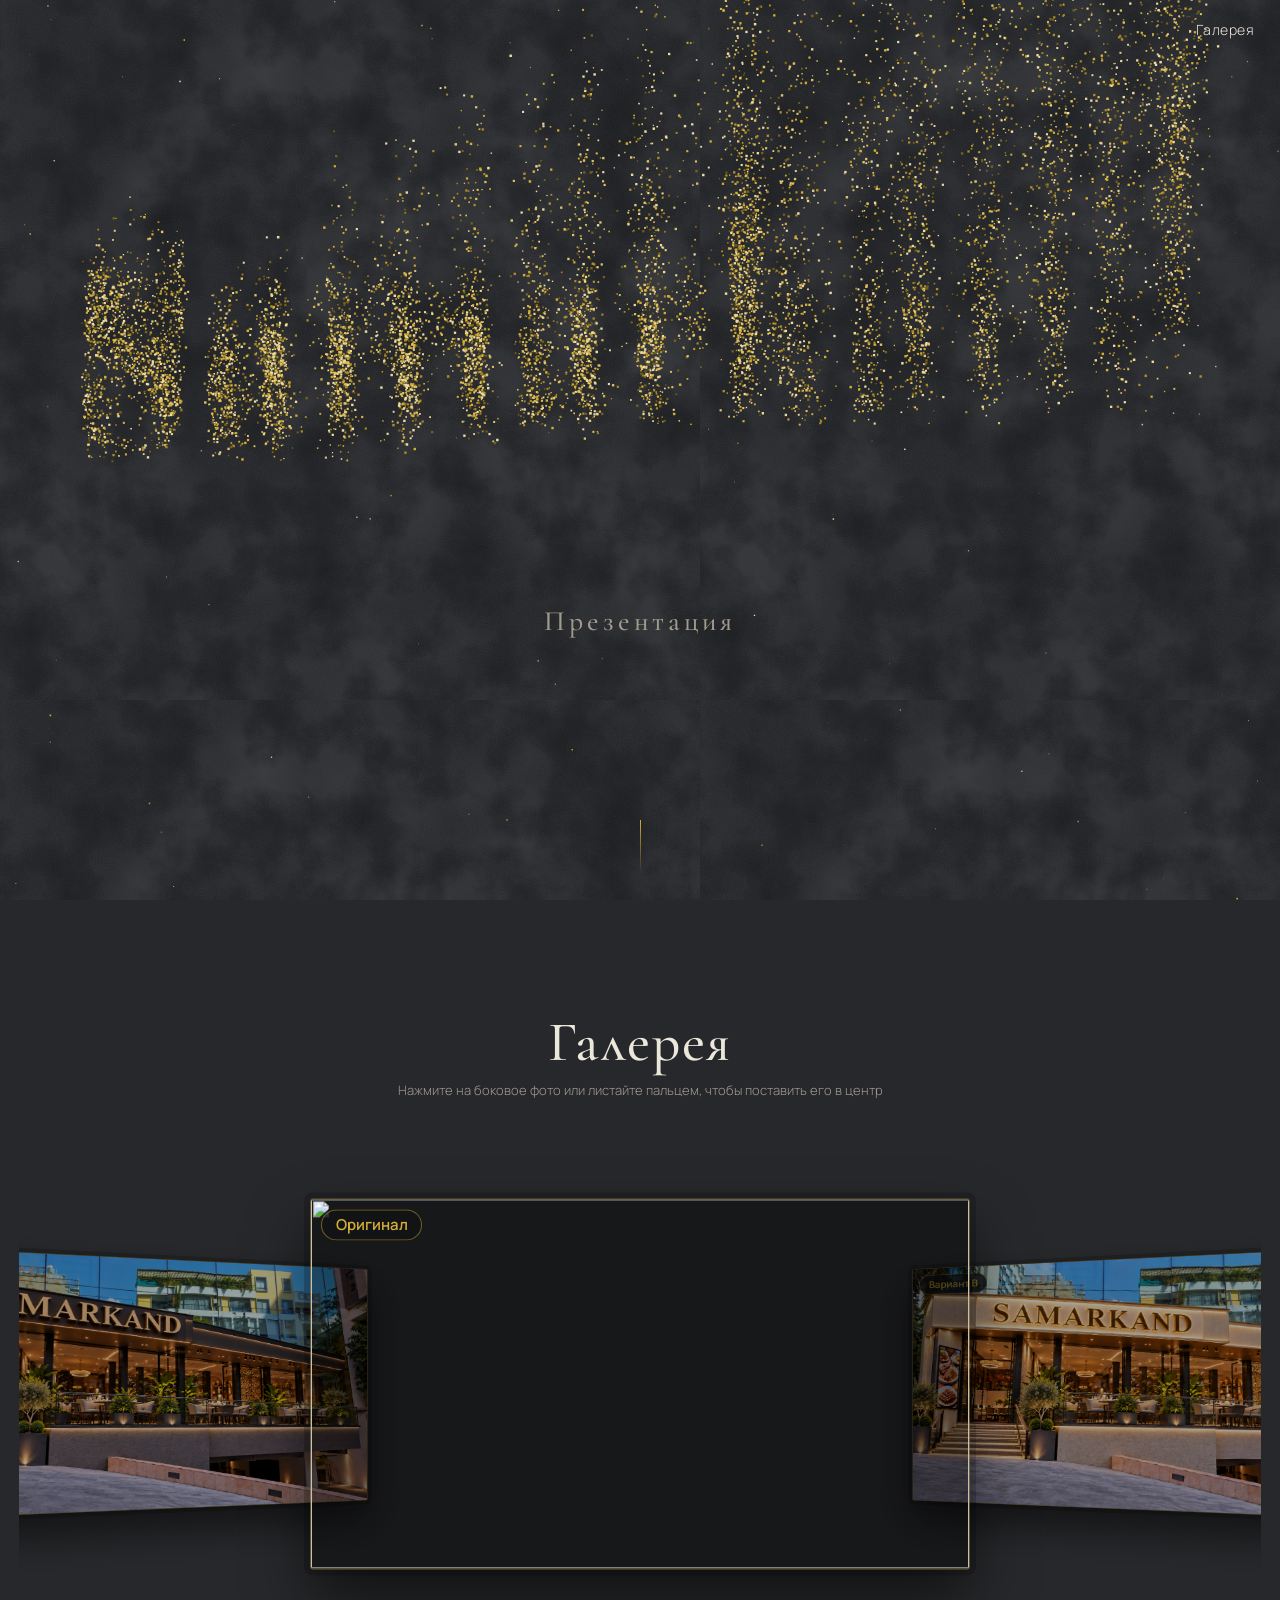
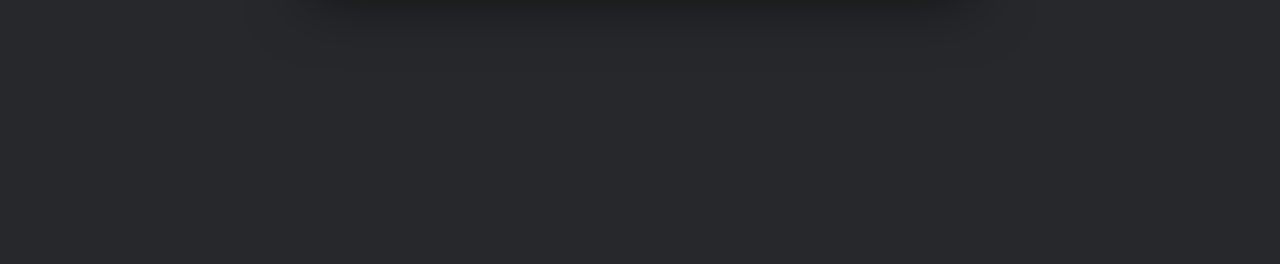
==== index.html @ 6f800ff3 "Add files via upload" ====
<!doctype html>
<html lang="ru"><head><meta charset="utf-8">
<meta name="viewport" content="width=device-width,initial-scale=1,viewport-fit=cover">
<title>Samarkand</title><link rel="stylesheet" href="base.css">
<style>
nav{position:fixed;top:0;right:0;z-index:20;display:flex;gap:1.6rem;padding:1.2rem 1.6rem;font-size:14px;letter-spacing:.04em}
#hero{position:relative;height:100svh;min-height:520px}
#sand{position:absolute;inset:0;width:100%;height:100%}
#sub{position:absolute;left:0;right:0;top:67%;text-align:center;font:500 clamp(18px,2.4vw,28px)/1.3 var(--serif);color:var(--mute);letter-spacing:.14em;pointer-events:none}
.hint{position:absolute;bottom:1.6rem;left:50%;width:1px;height:54px;background:linear-gradient(var(--gold),transparent);animation:hint 2.2s infinite}
@keyframes hint{0%{transform:scaleY(0);transform-origin:top}50%{transform:scaleY(1);transform-origin:top}51%{transform-origin:bottom}100%{transform:scaleY(0);transform-origin:bottom}}
section.s{padding:7rem 1.2rem 4rem;max-width:1300px;margin:auto}
h2{font:500 clamp(34px,5vw,56px)/1.1 var(--serif);text-align:center;letter-spacing:.03em}
.note{text-align:center;color:var(--mute);font-size:13px;margin-top:.4rem}
.stage{--w:min(54vw,660px);position:relative;height:calc(var(--w)*.5625 + 40px);margin-top:2rem;perspective:1500px;touch-action:pan-y;user-select:none;--mx:0;--my:0}
.fr{--x:0;--s:1;--r:0deg;position:absolute;left:50%;top:calc(var(--w)*.28125 + 10px);width:var(--w);cursor:pointer;
 transform:translate(-50%,-50%) translateX(var(--x)) scale(var(--s)) rotateY(var(--r));
 transition:transform 1s cubic-bezier(.2,.8,.2,1),filter .8s;animation:var(--an,fan) 1.1s cubic-bezier(.2,.8,.2,1) backwards}
.fr[data-p=l]{--x:-76%;--s:.68;--r:24deg;z-index:1;filter:brightness(.65)}
.fr[data-p=r]{--x:76%;--s:.68;--r:-24deg;z-index:1;filter:brightness(.65)}
.fr[data-p=c]{z-index:3}
@media(max-width:700px){.stage{--w:min(76vw,720px)}}
.fr[data-p=l]:hover,.fr[data-p=r]:hover{filter:brightness(.9)}
.in{position:relative;aspect-ratio:16/9;background:rgba(0,0,0,.4);overflow:hidden;border-radius:3px;border:1px solid rgba(212,175,55,.4);box-shadow:0 30px 60px rgba(0,0,0,.55),0 0 0 6px rgba(0,0,0,.18);
 transform:rotateX(calc(var(--my)*-5deg)) rotateY(calc(var(--mx)*6deg));transition:transform .3s}
.in img{width:100%;height:100%;object-fit:var(--fit,cover);display:block}
[data-p=c] .in img{animation:kb 16s ease-in-out infinite alternate}
@keyframes kb{to{transform:scale(1.09)}}
.in i{position:absolute;inset:0;background:linear-gradient(105deg,transparent 35%,rgba(255,235,170,.35) 50%,transparent 65%);transform:translateX(-120%);animation:sh 1.6s .7s ease-out forwards}
@keyframes sh{to{transform:translateX(120%)}}
@keyframes fan{from{opacity:0;transform:translate(-50%,-50%) translateX(0) scale(.5) rotateY(80deg)}}
@keyframes rise{from{opacity:0;transform:translate(-50%,calc(-50% + 190px)) translateX(var(--x)) scale(var(--s)) rotateY(var(--r))}}
@keyframes zoom{from{opacity:0;filter:blur(18px);transform:translate(-50%,-50%) translateX(var(--x)) scale(1.9) rotateY(var(--r))}}
@keyframes flip{from{opacity:0;transform:translate(-50%,-50%) translateX(var(--x)) scale(var(--s)) rotateY(200deg)}}
.fr[data-p=l]{animation-delay:.16s}.fr[data-p=r]{animation-delay:.3s}
#vgrid{display:grid;grid-template-columns:repeat(auto-fit,minmax(min(100%,360px),1fr));gap:1.6rem;margin-top:2.4rem}
.vc{border:1px solid rgba(212,175,55,.25);padding:.7rem;background:rgba(0,0,0,.18);transition:.4s}
.vc:hover{border-color:var(--gold);box-shadow:0 0 30px rgba(212,175,55,.15)}
.vc video,.vc iframe{width:100%;aspect-ratio:16/9;background:#000;border:0;display:block}
.vc p{font:500 20px var(--serif);margin-top:.6rem}
footer{display:flex;flex-wrap:wrap;gap:1rem;justify-content:center;padding:3rem 1rem 5rem}
.work{padding:3.5rem 0 4.5rem}
.work h3{font:500 clamp(28px,4vw,44px)/1.1 var(--serif);text-align:center}
.wcap{text-align:center;font:400 17px/1.65 Manrope,sans-serif;color:#d6d0c1;max-width:680px;margin:.8rem auto 0}
.tag{position:absolute;left:10px;top:10px;z-index:2;padding:.25em .9em;font:600 15px Manrope,sans-serif;color:var(--gold);background:rgba(18,19,21,.8);border:1px solid rgba(212,175,55,.5);border-radius:30px}
.fdesc{max-width:780px;margin:1.6rem auto 0;padding:1.1rem 1.5rem;background:rgba(18,19,21,.8);border:1px solid rgba(212,175,55,.3);font:400 17px/1.7 Manrope,sans-serif;color:#f1ece0;white-space:pre-line}
.fdesc b{display:block;color:var(--gold);font:600 19px/1.4 Manrope,sans-serif;margin-bottom:.4rem}.fdesc:empty{display:none}
@media(max-width:700px){.fdesc{font-size:16px;padding:1rem}}
.stage:not(.go) .fr{opacity:0}
/* --- мобильная стабильность: боковые карточки больше не расширяют страницу --- */
html,body{overflow-x:clip;max-width:100%}
#gallery,.work{overflow-x:clip}
.stage{overflow-x:clip;overflow-y:visible}
.fr,.in{backface-visibility:hidden;-webkit-backface-visibility:hidden}
.fr{will-change:transform}
.fdesc{overflow-anchor:none}
#bgfix{position:fixed;left:0;top:0;width:100%;height:100lvh;z-index:-1;pointer-events:none;transform:translateZ(0)}
@media(hover:none){.in{transform:none!important}}
/* --- золотая рамка описания: бегущая линия + мягкое свечение --- */
@property --ang{syntax:'<angle>';inherits:false;initial-value:0deg}
.fdesc{position:relative;border-radius:4px;box-shadow:0 0 18px rgba(212,175,55,.14),inset 0 0 22px rgba(212,175,55,.05);animation:fglow 3.6s ease-in-out infinite;transition:opacity .25s}
.fdesc.sw{opacity:0}
.fdesc::before{content:"";position:absolute;inset:-1px;padding:2px;border-radius:inherit;pointer-events:none;
 background:conic-gradient(from var(--ang),transparent 0 62%,rgba(212,175,55,.35) 80%,#ffe9a0 96%,#fff7d6 100%);
 -webkit-mask:linear-gradient(#000 0 0) content-box,linear-gradient(#000 0 0);-webkit-mask-composite:xor;
 mask:linear-gradient(#000 0 0) content-box exclude,linear-gradient(#000 0 0);mask-composite:exclude;
 filter:drop-shadow(0 0 5px rgba(255,214,102,.9));animation:fspin 4.2s linear infinite}
@keyframes fspin{to{--ang:360deg}}
@keyframes fglow{50%{box-shadow:0 0 30px rgba(212,175,55,.3),inset 0 0 26px rgba(212,175,55,.09)}}
@media(prefers-reduced-motion:reduce){.fdesc,.fdesc::before{animation:none}}
@media(max-width:700px){.fdesc{max-width:92vw;margin-top:1.1rem}}
.wv{max-width:min(92vw,880px);margin:2.2rem auto 0;border:1px solid rgba(212,175,55,.25);padding:.7rem;background:rgba(0,0,0,.18)}
.wv video,.wv iframe{width:100%;aspect-ratio:16/9;background:#000;border:0;display:block}
.wv p{font:500 20px var(--serif);margin-top:.6rem}
</style></head><body>
<nav id="nav"></nav>
<header id="hero"><canvas id="sand"></canvas><p id="sub"></p><div class="hint"></div></header>
<section class="s" id="gallery"><h2 id="gt"></h2><p class="note" id="demo" hidden>Это демо-блок. Свои фото и видео — в <a href="admin.html">админке</a>.</p>
<p class="note">Нажмите на боковое фото или листайте пальцем, чтобы поставить его в центр</p><div id="works"></div></section>
<section class="s" id="videos" hidden><h2 id="vt"></h2><div id="vgrid"></div></section>
<footer id="foot"></footer>
<script src="store.js"></script>
<script>
async function getData(){
 if(!location.search.includes('local')){try{const r=await fetch('data.json?v='+Date.now(),{cache:'no-store'});
  if(r.ok){const d=await r.json();return{settings:{fit:'cover',...DEF(),...d.settings},slides:d.slides||[],videos:d.videos||[],links:d.links||[]}}}catch(e){}}
 return loadSite()}
(async()=>{
const D=await getData(),S=D.settings;applyTheme(S);document.title=S.title;
/* фон — отдельный фиксированный слой, чтобы не двигался со страницей */
(()=>{const g=e=>getComputedStyle(e),cands=[g(document.body),g(document.documentElement)];
 const c=cands.find(x=>x.backgroundImage!=='none')||cands.find(x=>x.backgroundColor!=='rgba(0, 0, 0, 0)')||cands[0];
 const b=document.createElement('div');b.id='bgfix';
 Object.assign(b.style,{backgroundColor:c.backgroundColor,backgroundImage:c.backgroundImage,backgroundSize:c.backgroundSize==='auto'?'cover':c.backgroundSize,backgroundPosition:c.backgroundPosition,backgroundRepeat:c.backgroundRepeat});
 document.body.prepend(b);
 document.documentElement.style.background=c.backgroundColor;document.body.style.background='transparent'})();
$('#sub').textContent=S.sub;$('#gt').textContent=S.gTitle;$('#vt').textContent=S.vTitle;
/* ---------- золотой песок ---------- */
function sand(){
 const cv=$('#sand'),c=cv.getContext('2d'),dpr=Math.min(devicePixelRatio||1,2),calm=matchMedia('(prefers-reduced-motion:reduce)').matches;
 let W,H,P=[],G=[],mx=-999,my=-999,t0=performance.now(),run=true;
 const hex=S.gold.replace('#',''),rgb=[0,2,4].map(i=>parseInt(hex.substr(i,2),16));
 const pal=[-.45,-.2,0,.25,.55].map(f=>'rgb('+rgb.map(v=>Math.round(f<0?v*(1+f):v+(255-v)*f)).join()+')');
 function build(){
  const r=cv.parentNode.getBoundingClientRect();W=Math.floor(r.width);H=Math.floor(r.height);cv.width=W*dpr;cv.height=H*dpr;c.setTransform(dpr,0,0,dpr,0,0);
  const o=document.createElement('canvas');o.width=W;o.height=H;const x=o.getContext('2d');
  let fs=Math.min(W/(S.title.length*.5),H*.34),f=()=>x.font=`600 ${fs}px "Cormorant Garamond",Georgia,serif`;f();
  const w=x.measureText(S.title).width;if(w>W*.9){fs*=W*.9/w;f()}
  x.textAlign='center';x.textBaseline='middle';x.fillStyle='#fff';x.fillText(S.title,W/2,H*.46);
  const gap=Math.max(2,(W<700?3.4:2.5)/S.sand),d=x.getImageData(0,0,W,H).data,T=[];
  for(let y=0;y<H;y+=gap)for(let X=0;X<W;X+=gap){const px=X+Math.random()*gap|0,py=y+Math.random()*gap|0;if(d[(py*W+px)*4+3]>128)T.push([px,py])}
  P=T.map((q,i)=>{const p=P[i]||{x:q[0]+(Math.random()-.5)*80,y:-Math.random()*H*.7-20,vx:0,vy:0};
   Object.assign(p,{tx:q[0],ty:q[1],k:Math.floor(Math.random()*5),s:1.2+Math.random()*1.3,ph:Math.random()*6.28,dl:calm?0:(q[0]/W)*.9+Math.random()*.7});
   if(calm){p.x=q[0];p.y=q[1]}return p});
  G=Array.from({length:Math.round(W/12)},()=>({x:Math.random()*W,y:Math.random()*H,v:.15+Math.random()*.4,s:.8+Math.random()*1.2,k:Math.floor(Math.random()*5)}));
 }
 function frame(now){
  if(!run)return;const t=(now-t0)/1000;c.clearRect(0,0,W,H);
  const B=[[],[],[],[],[]];
  for(const p of P){
   if(t>p.dl){const dx=p.tx-p.x,dy=p.ty-p.y;p.vx+=dx*.018;p.vy+=dy*.018;p.vx*=.86;p.vy*=.86}else p.vy+=.35;
   const mdx=p.x-mx,mdy=p.y-my,m=mdx*mdx+mdy*mdy;if(m<9000){const q=Math.sqrt(m)||1,f=(95-q)/95*3.2;p.vx+=mdx/q*f;p.vy+=mdy/q*f}
   p.x+=p.vx;p.y+=p.vy;B[p.k].push(p.x+Math.sin(t*2+p.ph)*.35,p.y+Math.cos(t*1.7+p.ph)*.35,p.s)}
  for(const g of G){g.y+=g.v;g.x+=Math.sin(t+g.y*.02)*.2;if(g.y>H){g.y=-4;g.x=Math.random()*W}B[g.k].push(g.x,g.y,g.s*.8)}
  c.globalAlpha=1;B.forEach((a,k)=>{c.fillStyle=pal[k];for(let i=0;i<a.length;i+=3)c.fillRect(a[i],a[i+1],a[i+2],a[i+2])});
  requestAnimationFrame(frame)}
 const hero=cv.parentNode;
 hero.addEventListener('pointermove',e=>{const r=cv.getBoundingClientRect();mx=e.clientX-r.left;my=e.clientY-r.top});
 hero.addEventListener('pointerleave',()=>mx=my=-999);
 new IntersectionObserver(([e])=>{if(e.isIntersecting&&!run){run=true;requestAnimationFrame(frame)}else if(!e.isIntersecting)run=false}).observe(hero);
 let rz;addEventListener('resize',()=>{clearTimeout(rz);rz=setTimeout(build,200)});
 (document.fonts?document.fonts.load('600 80px "Cormorant Garamond"').catch(()=>{}):Promise.resolve()).then(()=>{build();requestAnimationFrame(frame)});
}
sand();
/* ---------- блоки: A — оригинал — B, ниже видео, дальше вниз ---------- */
const svg=(h,t)=>'data:image/svg+xml,'+encodeURIComponent(`<svg xmlns="http://www.w3.org/2000/svg" width="960" height="540"><defs><linearGradient id="g" x1="0" y1="0" x2="1" y2="1"><stop offset="0" stop-color="hsl(${h},35%,38%)"/><stop offset="1" stop-color="hsl(${h+30},40%,12%)"/></linearGradient></defs><rect width="960" height="540" fill="url(#g)"/><circle cx="480" cy="240" r="100" fill="none" stroke="#d4af37" stroke-width="2"/><text x="480" y="470" fill="#d4af37" font-family="Georgia" font-size="40" text-anchor="middle">${t}</text></svg>`);
const demo=!D.slides.length;
const slides=demo?[{title:'Демо-блок',caption:'Слева вариант A, по центру оригинал, справа вариант B. Нажмите на боковое фото, чтобы поставить его в центр.',left:svg(200,'Вариант A'),orig:svg(35,'Оригинал'),right:svg(300,'Вариант B')}]:D.slides;
$('#demo').hidden=!demo;
const swap=(a,b)=>{const t=a.dataset.p;a.dataset.p=b.dataset.p;b.dataset.p=t};
function rot(st,d){const f={};$$('.fr',st).forEach(x=>f[x.dataset.p]=x);
 if(d>0){f.r.dataset.p='c';f.c.dataset.p='l';f.l.dataset.p='r'}else{f.l.dataset.p='c';f.c.dataset.p='r';f.r.dataset.p='l'}}
function mkVid(v){const d=document.createElement('div');d.className='wv';const em=v.url&&embed(v.url);
 if(em)d.innerHTML=`<iframe src="${em}" allowfullscreen loading="lazy"></iframe>`;
 else{const el=document.createElement('video');el.controls=true;el.preload='metadata';el.playsInline=true;el.src=U(v.blob)||v.url;
  el.onerror=()=>{const a=document.createElement('a');a.href=el.src;a.download=v.title||'video';a.textContent='Формат не воспроизводится в браузере — скачать файл';a.style.cssText='display:block;padding:2rem;text-align:center';el.replaceWith(a)};d.append(el)}
 if(v.title)d.insertAdjacentHTML('beforeend',`<p>${esc(v.title)}</p>`);return d}
const io=new IntersectionObserver(es=>es.forEach(e=>{if(e.isIntersecting){e.target.classList.add('go');io.unobserve(e.target)}}),{threshold:.3});
slides.forEach(s=>{
 const w=document.createElement('article');w.className='work';
 w.innerHTML=(s.title?`<h3>${esc(s.title)}</h3>`:'')+(s.caption?`<p class="wcap">${esc(s.caption)}</p>`:'')+
  `<div class="stage" style="--an:${s.anim||S.anim}">`+[['l','left','ll','Вариант A'],['c','orig','ol','Оригинал'],['r','right','rl','Вариант B']].map(([p,k,l,d])=>
  `<figure class="fr" data-p="${p}" data-home="${p}" data-d="${esc(s[l])}"><div class="in">${s[k]?`<img src="${U(s[k])}" alt="" draggable="false">`:''}<span class="tag">${d}</span><i></i></div></figure>`).join('')+'</div>';
 const st=$('.stage',w),fd=document.createElement('div');fd.className='fdesc';st.after(fd);let moved=false,x0=null,y0=0;
 const html=t=>{t=(t||'').trim();const [a,...b]=t.split('\n'),rest=b.join('\n').trim();return !t?'':rest?`<b>${esc(a)}</b>${esc(rest)}`:esc(a)};
 let first=true;
 const fit=()=>{const all=Array.from($$('.fr',st)).map(f=>html(f.dataset.d));if(!all.some(Boolean)){fd.style.minHeight='';return}
  const cur=fd.innerHTML;let m=0;all.forEach(h=>{fd.innerHTML=h||'&nbsp;';m=Math.max(m,fd.offsetHeight)});fd.innerHTML=cur;fd.style.minHeight=m+'px';fd.style.boxSizing='border-box'};
 const sync=()=>{const h=html($('.fr[data-p=c]',st).dataset.d);
  if(first){first=false;fd.innerHTML=h;return}
  fd.classList.add('sw');setTimeout(()=>{fd.innerHTML=h;fd.classList.remove('sw')},180)};
 sync();addEventListener('resize',()=>{clearTimeout(fd._t);fd._t=setTimeout(fit,150)});
 (document.fonts?document.fonts.ready:Promise.resolve()).then(fit);
 $$('.fr',st).forEach(f=>f.onclick=()=>{if(moved)return;const c=$('.fr[data-p=c]',st);
  if(f===c){const h=$('.fr[data-home=c]',st);if(h!==c)swap(h,c)}else swap(f,c);sync()});
 const dn=(x,y)=>{x0=x;y0=y},up=(x,y)=>{if(x0==null)return;const d=x-x0,v=y-y0;x0=null;if(Math.abs(d)>12){moved=true;setTimeout(()=>moved=false,150)}if(Math.abs(d)>50&&Math.abs(d)>Math.abs(v)){rot(st,d<0?1:-1);sync()}};
 st.addEventListener('pointerdown',e=>dn(e.clientX,e.clientY));st.addEventListener('pointerup',e=>up(e.clientX,e.clientY));
 st.addEventListener('touchstart',e=>dn(e.touches[0].clientX,e.touches[0].clientY),{passive:true});
 st.addEventListener('touchend',e=>up(e.changedTouches[0].clientX,e.changedTouches[0].clientY),{passive:true});
 st.addEventListener('pointermove',e=>{const r=st.getBoundingClientRect();st.style.setProperty('--mx',((e.clientX-r.left)/r.width-.5)*2);st.style.setProperty('--my',((e.clientY-r.top)/r.height-.5)*2)});
 if(s.vid||s.vurl)w.append(mkVid({blob:s.vid,url:s.vurl,title:s.vtitle}));
 $('#works').append(w);io.observe(st)});
/* ---------- видео ---------- */
if(D.videos.length){$('#videos').hidden=false;
 $('#vgrid').append(...D.videos.map(v=>{const d=document.createElement('div');d.className='vc';const em=v.url&&embed(v.url);
  if(em)d.innerHTML=`<iframe src="${em}" allowfullscreen loading="lazy"></iframe>`;
  else{const el=document.createElement('video');el.controls=true;el.preload='metadata';el.playsInline=true;el.src=U(v.blob)||v.url;
   el.onerror=()=>{const a=document.createElement('a');a.href=el.src;a.download=v.title||'video';a.textContent='Формат не воспроизводится в браузере — скачать файл';a.style.cssText='display:block;padding:2rem;text-align:center';el.replaceWith(a)};d.append(el)}
  d.insertAdjacentHTML('beforeend',`<p>${esc(v.title)}</p>`);return d}))}
/* ---------- навигация и ссылки ---------- */
$('#nav').innerHTML=`<a href="#gallery">${esc(S.gTitle)}</a>`+(D.videos.length?`<a href="#videos">${esc(S.vTitle)}</a>`:'');
$('#foot').innerHTML=D.links.map(l=>`<a class="btn" href="${esc(l.url)}"${l.blank===false?'':' target="_blank" rel="noopener"'}>${esc(l.label||l.url)}</a>`).join('');
})();
</script></body></html>
---- base.css ----
@import url('https://fonts.googleapis.com/css2?family=Cormorant+Garamond:wght@500;600&family=Manrope:wght@300;400;600&display=swap');
:root{--gold:#d4af37;--ink:#ece7db;--mute:#a09b8d;--bg:#27282b;--grain:.55;--serif:"Cormorant Garamond",Georgia,serif}
*{box-sizing:border-box;margin:0}
html{background:var(--bg);scroll-behavior:smooth}
body{color:var(--ink);font:300 16px/1.6 Manrope,system-ui,sans-serif;min-height:100vh;overflow-x:hidden}
/* графитовая матовая штукатурка */
body::before,body::after{content:"";position:fixed;inset:0;pointer-events:none;z-index:-1}
body::before{background:radial-gradient(90% 70% at 50% -10%,rgba(255,255,255,.09),transparent 65%),radial-gradient(80% 60% at 100% 100%,rgba(0,0,0,.5),transparent 70%),radial-gradient(60% 50% at 0 60%,rgba(0,0,0,.25),transparent 70%)}
body::after{opacity:var(--grain);mix-blend-mode:soft-light;background:url("data:image/svg+xml,<svg xmlns='http://www.w3.org/2000/svg' width='700' height='700'><filter id='a'><feTurbulence type='fractalNoise' baseFrequency='.007' numOctaves='4' seed='4' stitchTiles='stitch'/><feColorMatrix values='0 0 0 0 1 0 0 0 0 1 0 0 0 0 1 0 0 0 1.6 -.55'/></filter><filter id='b'><feTurbulence type='fractalNoise' baseFrequency='.02' numOctaves='4' seed='9' stitchTiles='stitch'/><feColorMatrix values='0 0 0 0 0 0 0 0 0 0 0 0 0 0 0 0 0 0 1.6 -.6'/></filter><filter id='c'><feTurbulence type='fractalNoise' baseFrequency='.85' numOctaves='2' seed='2' stitchTiles='stitch'/><feColorMatrix values='0 0 0 0 .8 0 0 0 0 .8 0 0 0 0 .8 0 0 0 1.2 -.35'/></filter><rect width='100%' height='100%' filter='url(%23a)' opacity='.7'/><rect width='100%' height='100%' filter='url(%23b)' opacity='.7'/><rect width='100%' height='100%' filter='url(%23c)' opacity='.5'/></svg>")}
a{color:inherit;text-decoration:none;background:linear-gradient(var(--gold),var(--gold)) 0 100%/0 1px no-repeat;transition:background-size .4s,color .3s}
a:hover{background-size:100% 1px;color:#f3dc8a}
:focus-visible{outline:2px solid var(--gold);outline-offset:3px}
.btn{font:400 14px Manrope,sans-serif;color:var(--ink);background:rgba(212,175,55,.06);border:1px solid rgba(212,175,55,.55);border-radius:40px;padding:.6em 1.4em;cursor:pointer;transition:.3s}
.btn:hover{background:rgba(212,175,55,.2);box-shadow:0 0 22px rgba(212,175,55,.25);color:#f3dc8a}
.btn:disabled{opacity:.35;cursor:default;box-shadow:none}
/* золотая анимация клика */
.sp{position:fixed;width:5px;height:5px;margin:-2px 0 0 -2px;border-radius:50%;background:var(--gold);box-shadow:0 0 8px var(--gold);pointer-events:none;z-index:99}
.rg{position:fixed;width:20px;height:20px;margin:-10px 0 0 -10px;border:2px solid var(--gold);border-radius:50%;pointer-events:none;z-index:99;animation:rg .8s ease-out forwards}
@keyframes rg{to{transform:scale(8);opacity:0;border-width:.5px}}
.flash{animation:fl .8s}
@keyframes fl{30%{color:var(--gold);text-shadow:0 0 18px var(--gold)}}
@media(prefers-reduced-motion:reduce){*{animation-duration:.01s!important;transition-duration:.01s!important}}
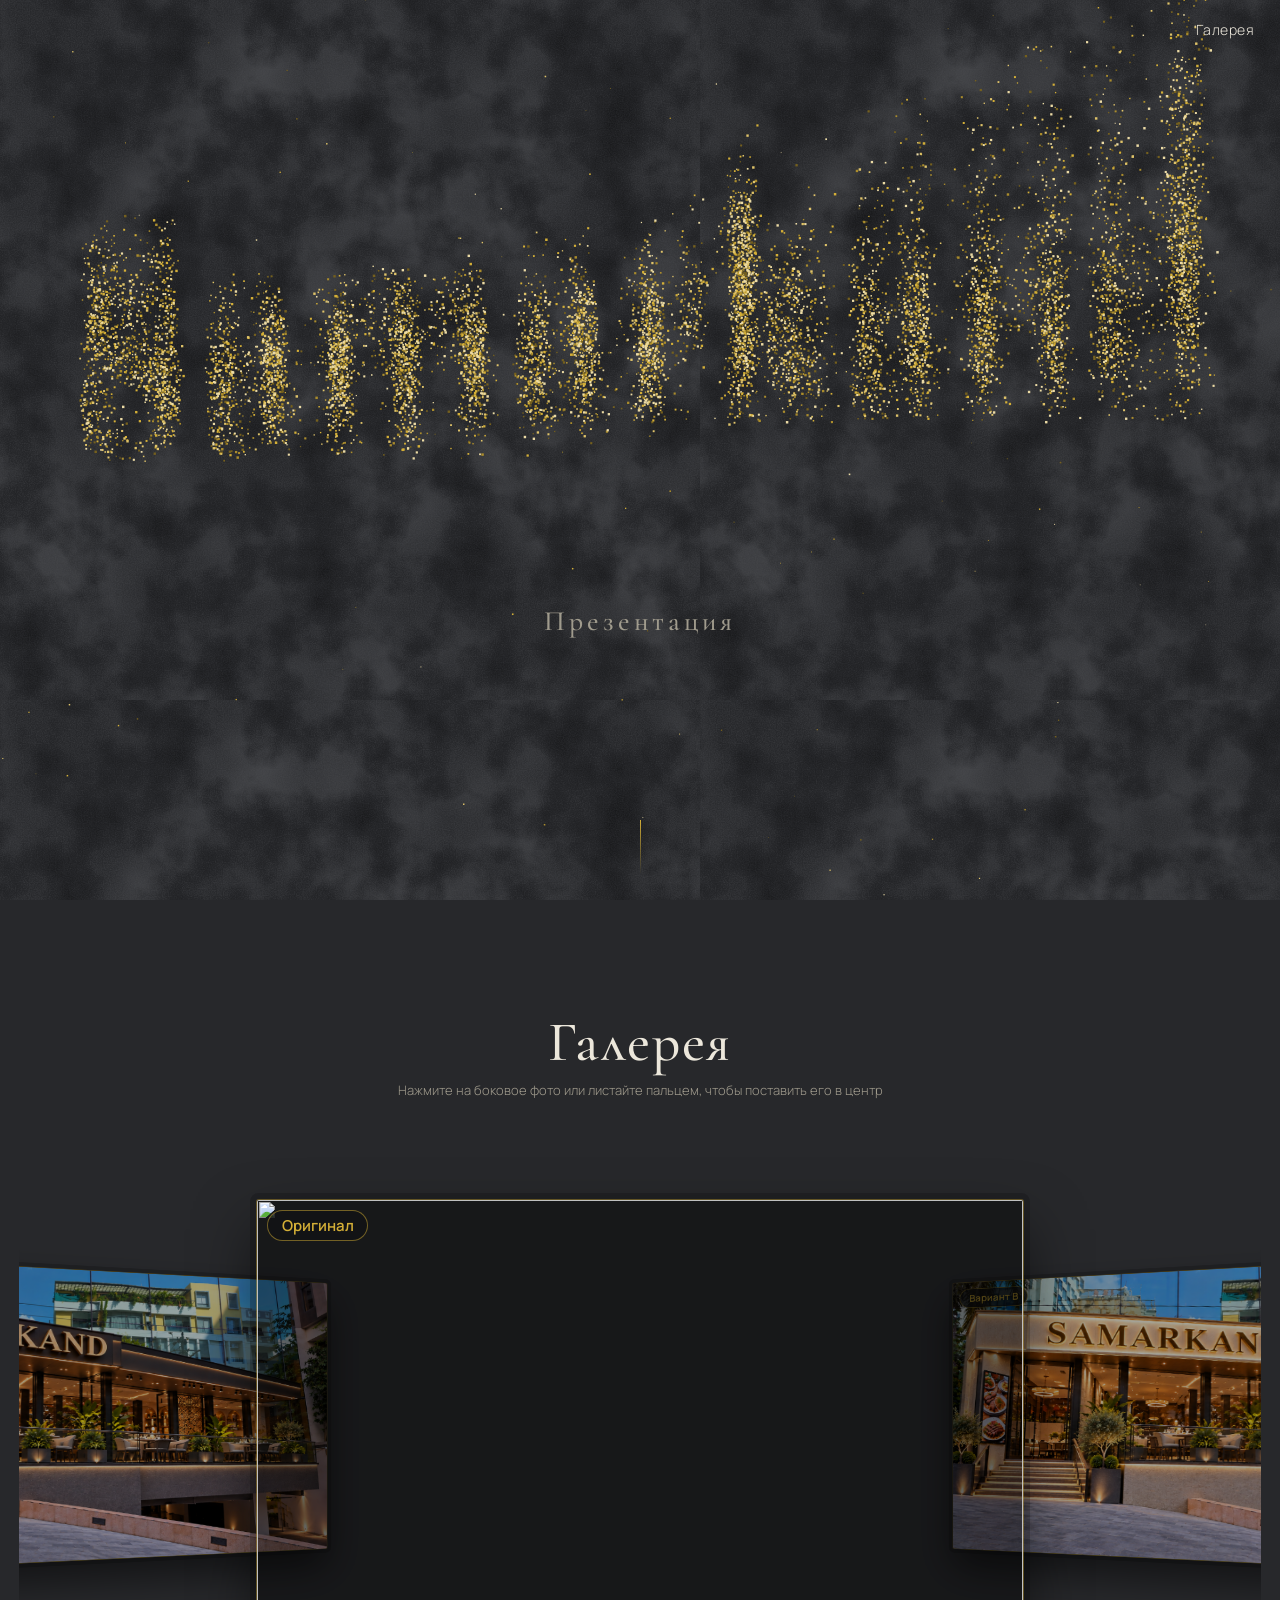
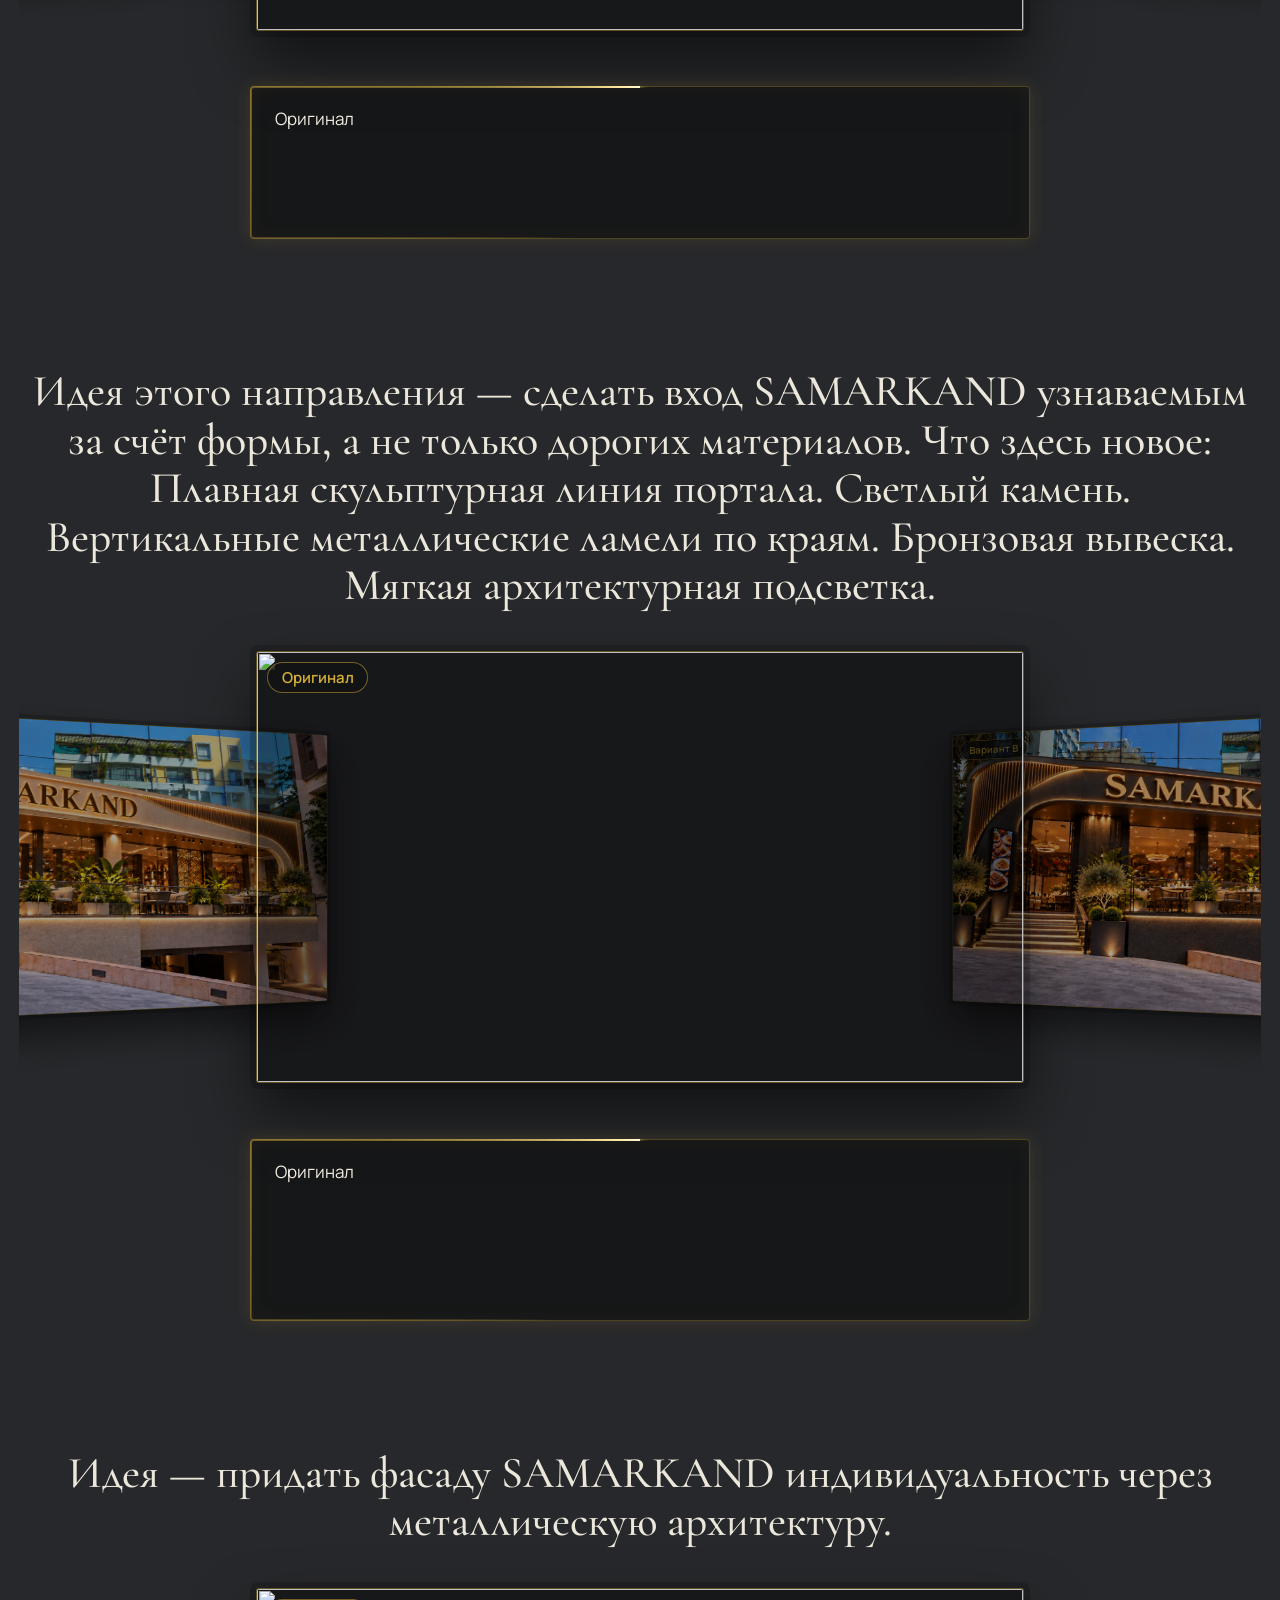
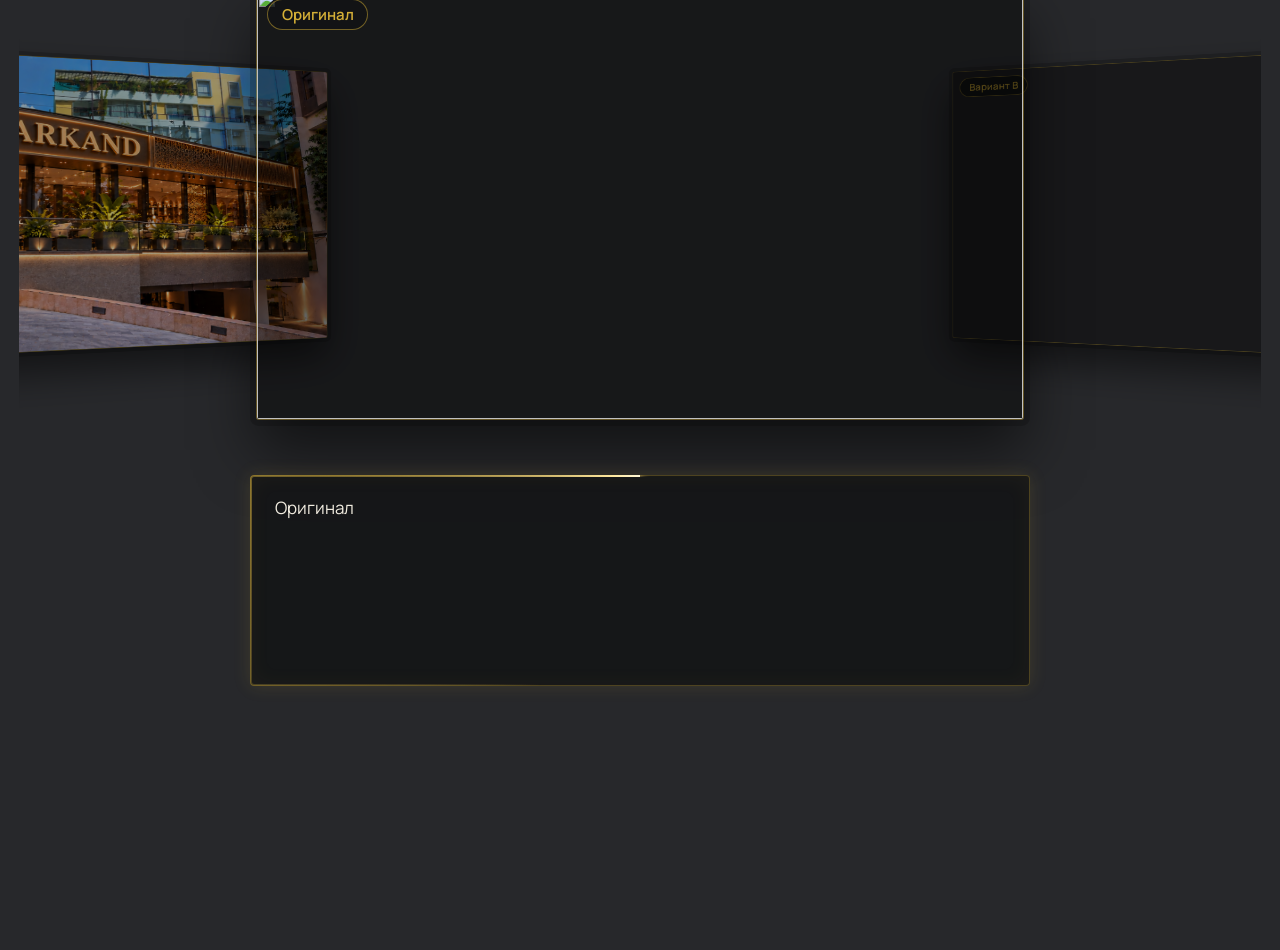
==== commit 67d0fc06: "Add files via upload" ====
--- a/index.html
+++ b/index.html
@@ -54,7 +54,7 @@
 .fr,.in{backface-visibility:hidden;-webkit-backface-visibility:hidden}
 .fr{will-change:transform}
 .fdesc{overflow-anchor:none}
-#bgfix{position:fixed;left:0;top:0;width:100%;height:100lvh;z-index:-1;pointer-events:none;transform:translateZ(0)}
+#bgfix{position:fixed;left:0;top:0;width:100%;height:100lvh;z-index:-1;pointer-events:none}
 @media(hover:none){.in{transform:none!important}}
 /* --- золотая рамка описания: бегущая линия + мягкое свечение --- */
 @property --ang{syntax:'<angle>';inherits:false;initial-value:0deg}
@@ -72,6 +72,22 @@
 .wv{max-width:min(92vw,880px);margin:2.2rem auto 0;border:1px solid rgba(212,175,55,.25);padding:.7rem;background:rgba(0,0,0,.18)}
 .wv video,.wv iframe{width:100%;aspect-ratio:16/9;background:#000;border:0;display:block}
 .wv p{font:500 20px var(--serif);margin-top:.6rem}
+
+/* --- крупнее картинки и меньше пустоты --- */
+.stage{--w:min(60vw,820px)}
+@media(max-width:700px){
+ #hero{height:72svh;min-height:400px}
+ section.s{padding:3rem .5rem 1.5rem}
+ .stage{--w:min(94vw,720px);margin-top:1rem;height:calc(var(--w)*.5625 + 14px)}
+ .fr{top:calc(var(--w)*.28125 + 7px)}
+ .fr[data-p=l]{--x:-80%;--s:.8}.fr[data-p=r]{--x:80%;--s:.8}
+ .work{padding:1.6rem 0 1.8rem}
+ .wcap{font-size:15px;margin-top:.5rem}
+ .fdesc{margin-top:.8rem;padding:.9rem 1rem}
+ .wv{margin-top:1.2rem}
+ #vgrid{margin-top:1.4rem}
+ footer{padding:1.5rem 1rem 3rem}
+}
 </style></head><body>
 <nav id="nav"></nav>
 <header id="hero"><canvas id="sand"></canvas><p id="sub"></p><div class="hint"></div></header>
@@ -91,7 +107,7 @@
 (()=>{const g=e=>getComputedStyle(e),cands=[g(document.body),g(document.documentElement)];
  const c=cands.find(x=>x.backgroundImage!=='none')||cands.find(x=>x.backgroundColor!=='rgba(0, 0, 0, 0)')||cands[0];
  const b=document.createElement('div');b.id='bgfix';
- Object.assign(b.style,{backgroundColor:c.backgroundColor,backgroundImage:c.backgroundImage,backgroundSize:c.backgroundSize==='auto'?'cover':c.backgroundSize,backgroundPosition:c.backgroundPosition,backgroundRepeat:c.backgroundRepeat});
+ Object.assign(b.style,{backgroundColor:c.backgroundColor,backgroundImage:c.backgroundImage,backgroundSize:c.backgroundSize,backgroundPosition:c.backgroundPosition,backgroundRepeat:c.backgroundRepeat});
  document.body.prepend(b);
  document.documentElement.style.background=c.backgroundColor;document.body.style.background='transparent'})();
 $('#sub').textContent=S.sub;$('#gt').textContent=S.gTitle;$('#vt').textContent=S.vTitle;
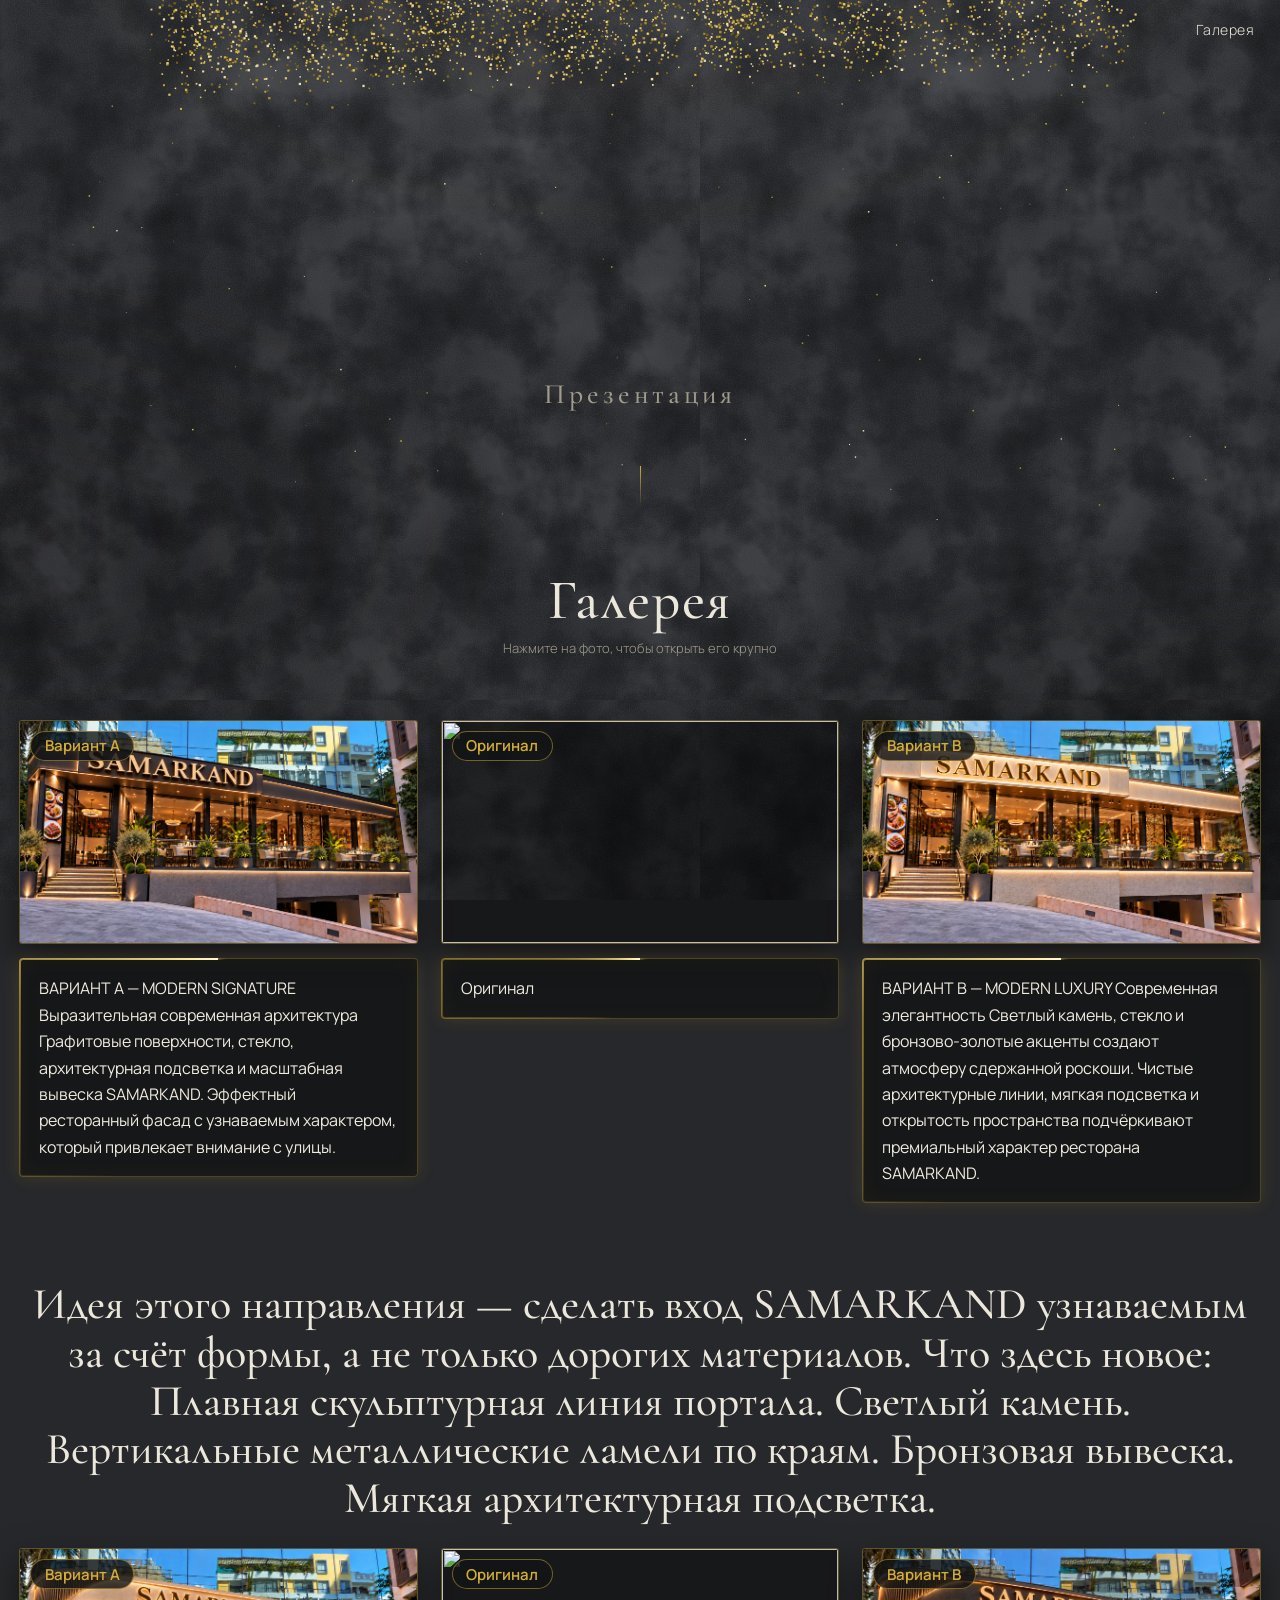
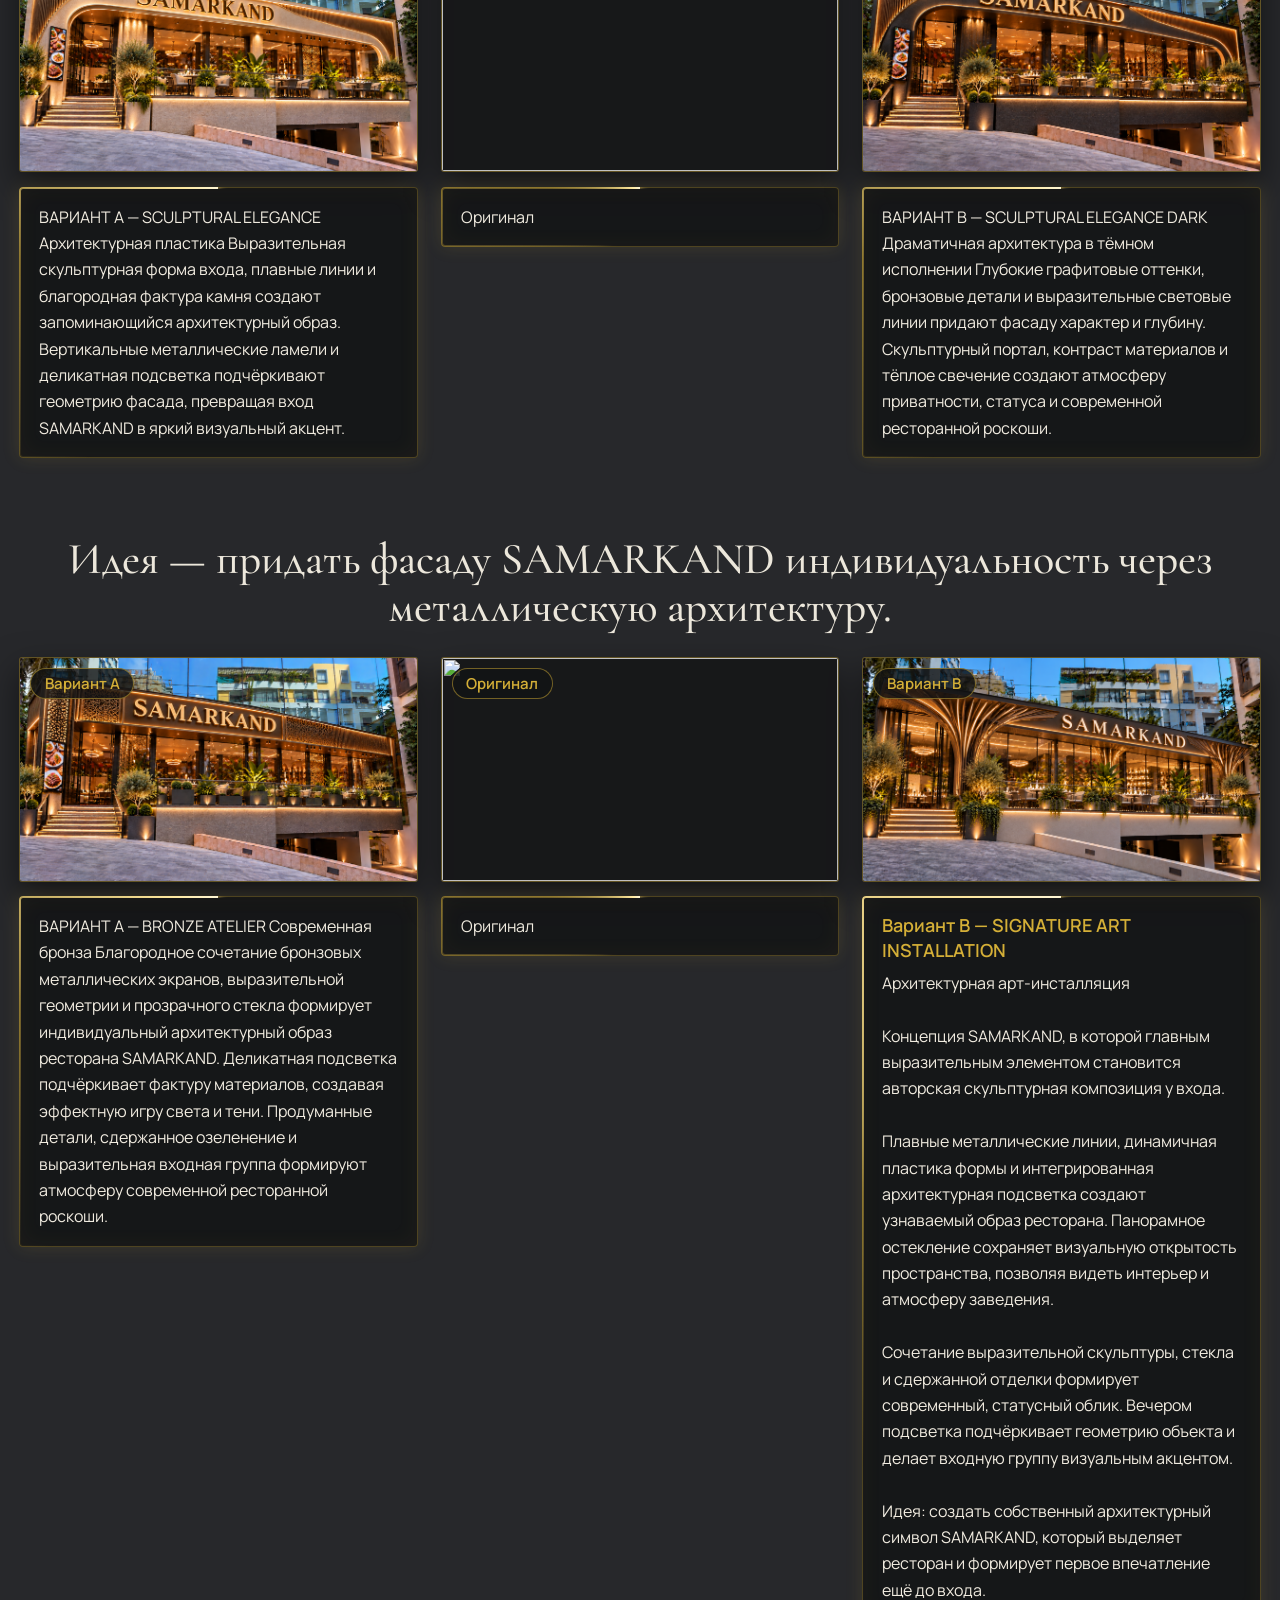
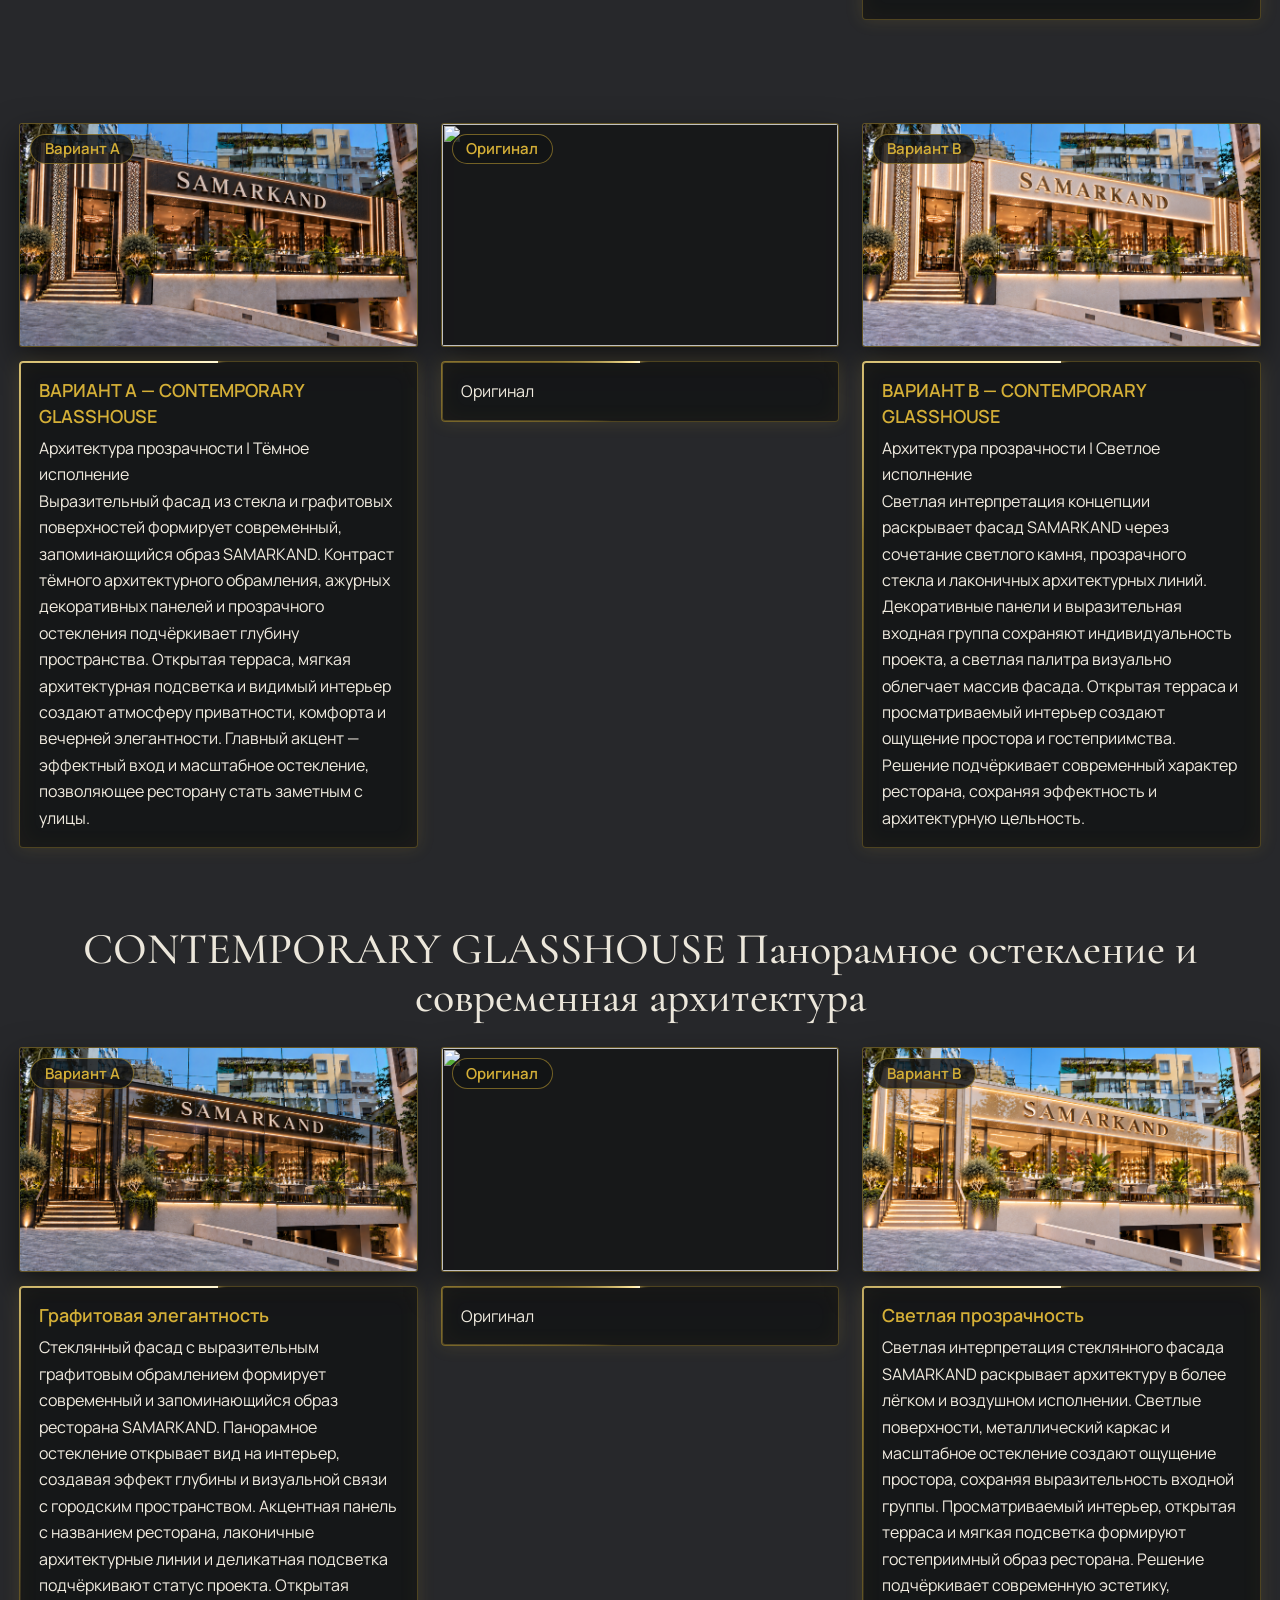
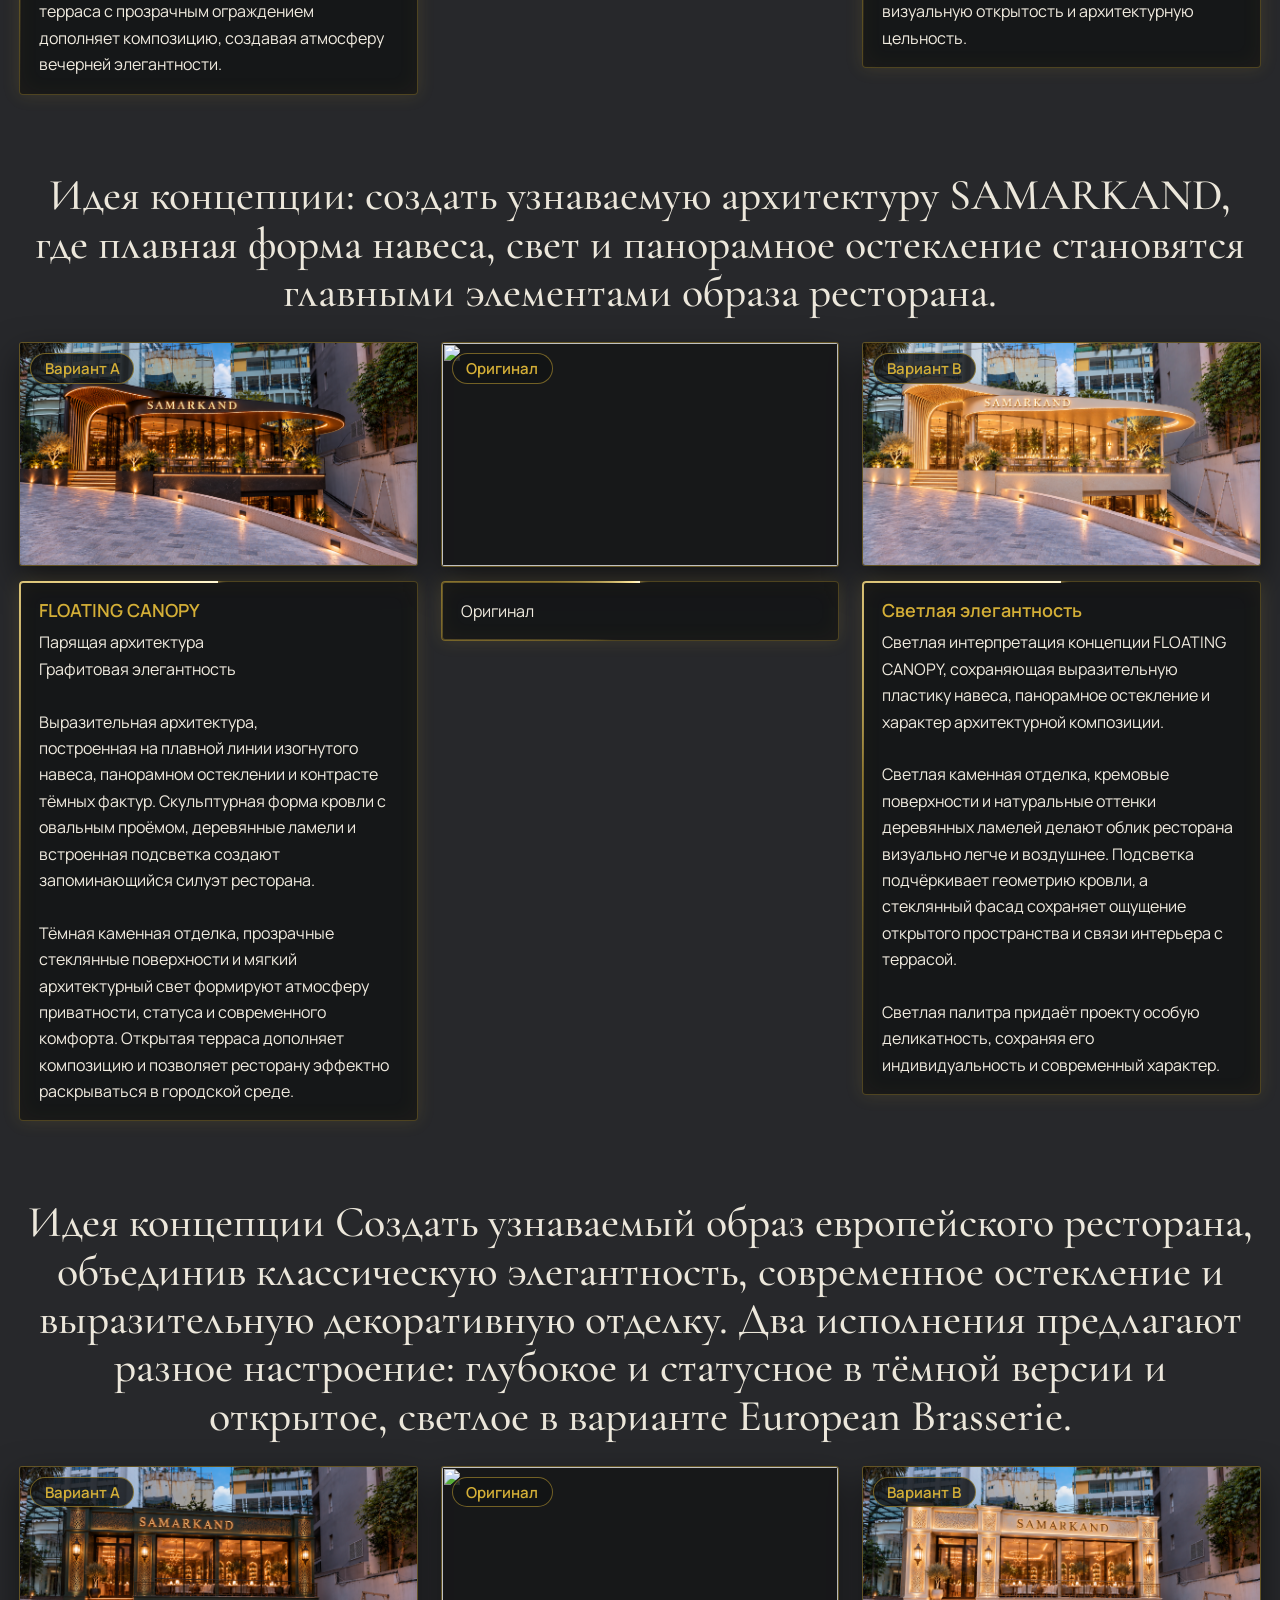
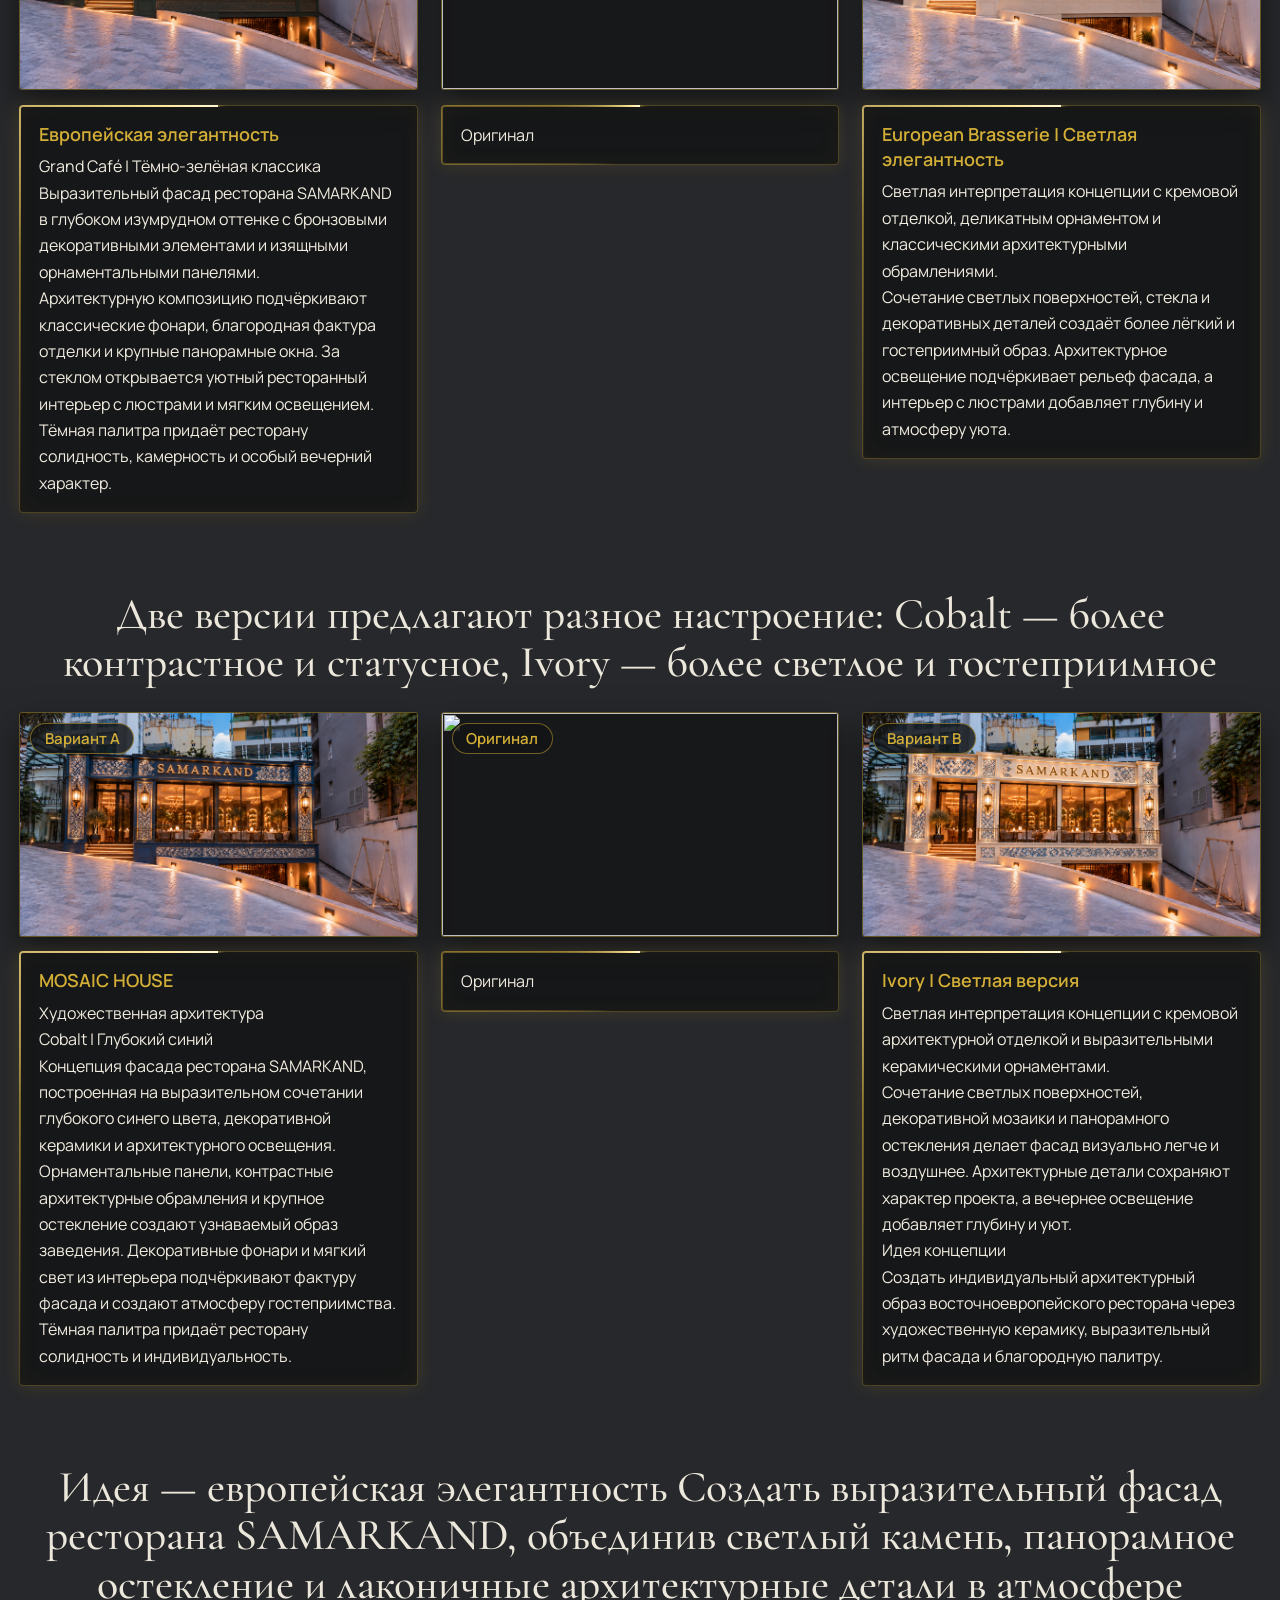
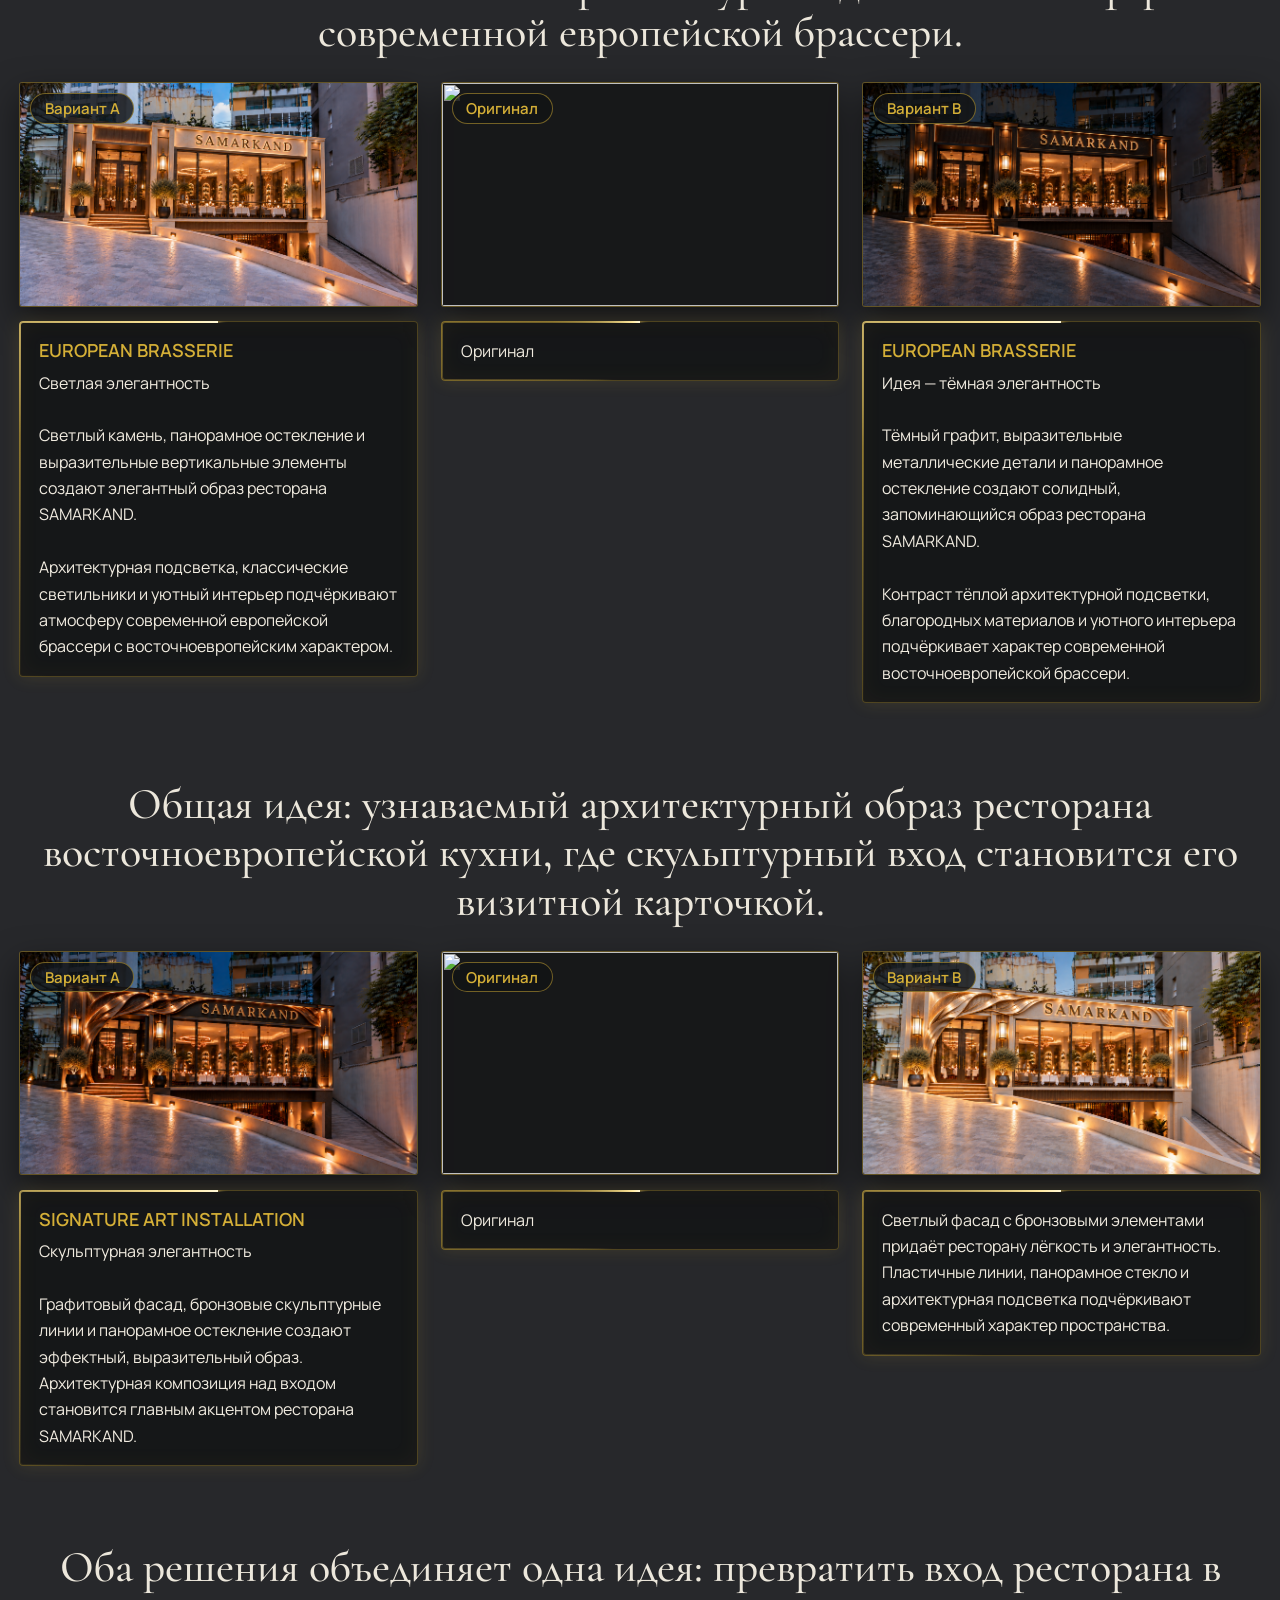
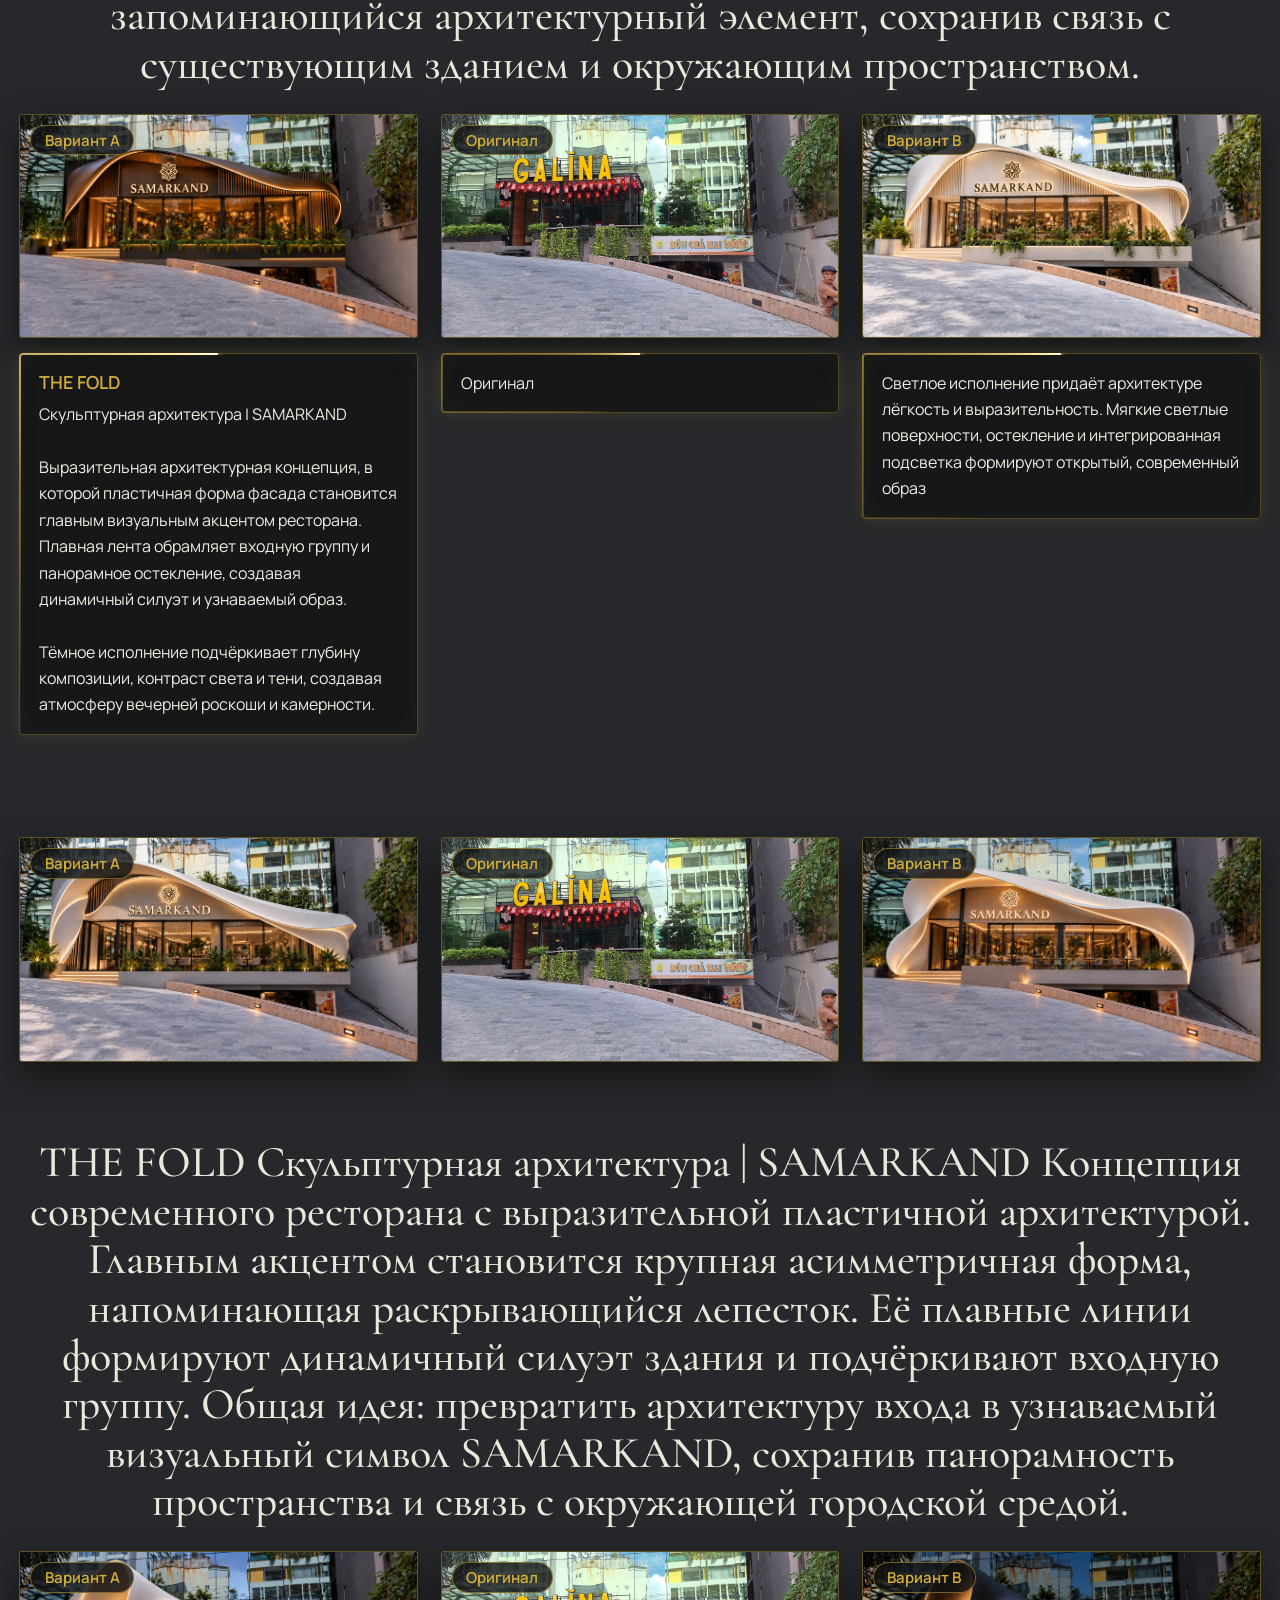
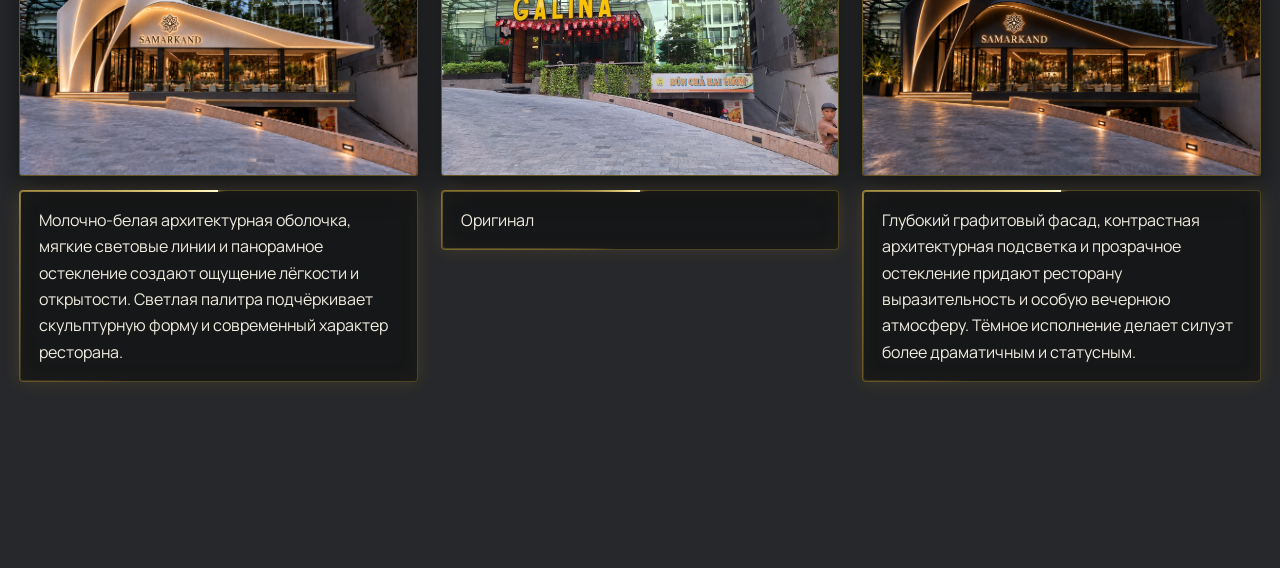
==== commit 9e030e21: "Add files via upload" ====
--- a/index.html
+++ b/index.html
@@ -4,62 +4,41 @@
 <title>Samarkand</title><link rel="stylesheet" href="base.css">
 <style>
 nav{position:fixed;top:0;right:0;z-index:20;display:flex;gap:1.6rem;padding:1.2rem 1.6rem;font-size:14px;letter-spacing:.04em}
-#hero{position:relative;height:100svh;min-height:520px}
+html,body{overflow-x:clip;max-width:100%}
+#hero{position:relative;height:clamp(340px,58svh,560px)}
 #sand{position:absolute;inset:0;width:100%;height:100%}
-#sub{position:absolute;left:0;right:0;top:67%;text-align:center;font:500 clamp(18px,2.4vw,28px)/1.3 var(--serif);color:var(--mute);letter-spacing:.14em;pointer-events:none}
-.hint{position:absolute;bottom:1.6rem;left:50%;width:1px;height:54px;background:linear-gradient(var(--gold),transparent);animation:hint 2.2s infinite}
+#sub{position:absolute;left:0;right:0;top:72%;text-align:center;font:500 clamp(18px,2.4vw,28px)/1.3 var(--serif);color:var(--mute);letter-spacing:.14em;pointer-events:none}
+.hint{position:absolute;bottom:1rem;left:50%;width:1px;height:40px;background:linear-gradient(var(--gold),transparent);animation:hint 2.2s infinite}
 @keyframes hint{0%{transform:scaleY(0);transform-origin:top}50%{transform:scaleY(1);transform-origin:top}51%{transform-origin:bottom}100%{transform:scaleY(0);transform-origin:bottom}}
-section.s{padding:7rem 1.2rem 4rem;max-width:1300px;margin:auto}
+section.s{padding:3rem 1.2rem 3rem;max-width:1300px;margin:auto}
 h2{font:500 clamp(34px,5vw,56px)/1.1 var(--serif);text-align:center;letter-spacing:.03em}
 .note{text-align:center;color:var(--mute);font-size:13px;margin-top:.4rem}
-.stage{--w:min(54vw,660px);position:relative;height:calc(var(--w)*.5625 + 40px);margin-top:2rem;perspective:1500px;touch-action:pan-y;user-select:none;--mx:0;--my:0}
-.fr{--x:0;--s:1;--r:0deg;position:absolute;left:50%;top:calc(var(--w)*.28125 + 10px);width:var(--w);cursor:pointer;
- transform:translate(-50%,-50%) translateX(var(--x)) scale(var(--s)) rotateY(var(--r));
- transition:transform 1s cubic-bezier(.2,.8,.2,1),filter .8s;animation:var(--an,fan) 1.1s cubic-bezier(.2,.8,.2,1) backwards}
-.fr[data-p=l]{--x:-76%;--s:.68;--r:24deg;z-index:1;filter:brightness(.65)}
-.fr[data-p=r]{--x:76%;--s:.68;--r:-24deg;z-index:1;filter:brightness(.65)}
-.fr[data-p=c]{z-index:3}
-@media(max-width:700px){.stage{--w:min(76vw,720px)}}
-.fr[data-p=l]:hover,.fr[data-p=r]:hover{filter:brightness(.9)}
-.in{position:relative;aspect-ratio:16/9;background:rgba(0,0,0,.4);overflow:hidden;border-radius:3px;border:1px solid rgba(212,175,55,.4);box-shadow:0 30px 60px rgba(0,0,0,.55),0 0 0 6px rgba(0,0,0,.18);
- transform:rotateX(calc(var(--my)*-5deg)) rotateY(calc(var(--mx)*6deg));transition:transform .3s}
-.in img{width:100%;height:100%;object-fit:var(--fit,cover);display:block}
-[data-p=c] .in img{animation:kb 16s ease-in-out infinite alternate}
-@keyframes kb{to{transform:scale(1.09)}}
-.in i{position:absolute;inset:0;background:linear-gradient(105deg,transparent 35%,rgba(255,235,170,.35) 50%,transparent 65%);transform:translateX(-120%);animation:sh 1.6s .7s ease-out forwards}
-@keyframes sh{to{transform:translateX(120%)}}
-@keyframes fan{from{opacity:0;transform:translate(-50%,-50%) translateX(0) scale(.5) rotateY(80deg)}}
-@keyframes rise{from{opacity:0;transform:translate(-50%,calc(-50% + 190px)) translateX(var(--x)) scale(var(--s)) rotateY(var(--r))}}
-@keyframes zoom{from{opacity:0;filter:blur(18px);transform:translate(-50%,-50%) translateX(var(--x)) scale(1.9) rotateY(var(--r))}}
-@keyframes flip{from{opacity:0;transform:translate(-50%,-50%) translateX(var(--x)) scale(var(--s)) rotateY(200deg)}}
-.fr[data-p=l]{animation-delay:.16s}.fr[data-p=r]{animation-delay:.3s}
-#vgrid{display:grid;grid-template-columns:repeat(auto-fit,minmax(min(100%,360px),1fr));gap:1.6rem;margin-top:2.4rem}
-.vc{border:1px solid rgba(212,175,55,.25);padding:.7rem;background:rgba(0,0,0,.18);transition:.4s}
-.vc:hover{border-color:var(--gold);box-shadow:0 0 30px rgba(212,175,55,.15)}
-.vc video,.vc iframe{width:100%;aspect-ratio:16/9;background:#000;border:0;display:block}
-.vc p{font:500 20px var(--serif);margin-top:.6rem}
-footer{display:flex;flex-wrap:wrap;gap:1rem;justify-content:center;padding:3rem 1rem 5rem}
-.work{padding:3.5rem 0 4.5rem}
+.work{padding:2.2rem 0 2.6rem}
 .work h3{font:500 clamp(28px,4vw,44px)/1.1 var(--serif);text-align:center}
 .wcap{text-align:center;font:400 17px/1.65 Manrope,sans-serif;color:#d6d0c1;max-width:680px;margin:.8rem auto 0}
+/* --- карточки по порядку --- */
+.cards{display:grid;grid-template-columns:repeat(auto-fit,minmax(min(100%,340px),1fr));gap:1.4rem;align-items:start;margin-top:1.6rem}
+.cards[data-n="1"]{max-width:820px;margin-inline:auto}.cards[data-n="2"]{max-width:960px;margin-inline:auto}
+.card{display:flex;flex-direction:column;gap:.9rem;margin:0;outline:0;-webkit-tap-highlight-color:transparent}
+.card[data-z]{cursor:zoom-in}
+.cards{position:relative}
+.dots{display:none}
+.in{position:relative;aspect-ratio:16/9;background:rgba(0,0,0,.4);overflow:hidden;border-radius:3px;border:1px solid rgba(212,175,55,.4);box-shadow:0 14px 34px rgba(0,0,0,.5);transition:transform .35s,border-color .35s,box-shadow .35s}
+.in img{width:100%;height:100%;object-fit:var(--fit,cover);display:block;transition:transform .6s}
+.in i{position:absolute;inset:0;background:linear-gradient(105deg,transparent 35%,rgba(255,235,170,.4) 50%,transparent 65%);transform:translateX(-120%);pointer-events:none}
+.card:focus-visible .in{border-color:#ffe08a;box-shadow:0 0 0 2px rgba(255,224,138,.6),0 0 30px rgba(255,200,80,.5)}
+@media(hover:hover){
+ .card[data-z]:hover .in{transform:translateY(-4px);border-color:#ffe08a;box-shadow:0 0 0 1px rgba(255,224,138,.55),0 0 30px rgba(255,200,80,.5),0 20px 50px rgba(0,0,0,.6)}
+ .card[data-z]:hover .in img{transform:scale(1.05)}
+ .card[data-z]:hover .in i{transform:translateX(120%);transition:transform .9s ease-out}
+}
 .tag{position:absolute;left:10px;top:10px;z-index:2;padding:.25em .9em;font:600 15px Manrope,sans-serif;color:var(--gold);background:rgba(18,19,21,.8);border:1px solid rgba(212,175,55,.5);border-radius:30px}
-.fdesc{max-width:780px;margin:1.6rem auto 0;padding:1.1rem 1.5rem;background:rgba(18,19,21,.8);border:1px solid rgba(212,175,55,.3);font:400 17px/1.7 Manrope,sans-serif;color:#f1ece0;white-space:pre-line}
-.fdesc b{display:block;color:var(--gold);font:600 19px/1.4 Manrope,sans-serif;margin-bottom:.4rem}.fdesc:empty{display:none}
-@media(max-width:700px){.fdesc{font-size:16px;padding:1rem}}
-.stage:not(.go) .fr{opacity:0}
-/* --- мобильная стабильность: боковые карточки больше не расширяют страницу --- */
-html,body{overflow-x:clip;max-width:100%}
-#gallery,.work{overflow-x:clip}
-.stage{overflow-x:clip;overflow-y:visible}
-.fr,.in{backface-visibility:hidden;-webkit-backface-visibility:hidden}
-.fr{will-change:transform}
-.fdesc{overflow-anchor:none}
-#bgfix{position:fixed;left:0;top:0;width:100%;height:100lvh;z-index:-1;pointer-events:none}
-@media(hover:none){.in{transform:none!important}}
-/* --- золотая рамка описания: бегущая линия + мягкое свечение --- */
+/* --- описание: рамка по размеру своего текста, золотая бегущая линия --- */
 @property --ang{syntax:'<angle>';inherits:false;initial-value:0deg}
-.fdesc{position:relative;border-radius:4px;box-shadow:0 0 18px rgba(212,175,55,.14),inset 0 0 22px rgba(212,175,55,.05);animation:fglow 3.6s ease-in-out infinite;transition:opacity .25s}
-.fdesc.sw{opacity:0}
+.fdesc{position:relative;box-sizing:border-box;width:100%;padding:1rem 1.2rem;background:rgba(18,19,21,.8);border:1px solid rgba(212,175,55,.3);border-radius:4px;font:400 16px/1.65 Manrope,sans-serif;color:#f1ece0;white-space:pre-line;
+ box-shadow:0 0 18px rgba(212,175,55,.14),inset 0 0 22px rgba(212,175,55,.05);animation:fglow 3.6s ease-in-out infinite}
+.fdesc b{display:block;color:var(--gold);font:600 18px/1.4 Manrope,sans-serif;margin-bottom:.4rem}
+.fdesc:empty{display:none}
 .fdesc::before{content:"";position:absolute;inset:-1px;padding:2px;border-radius:inherit;pointer-events:none;
  background:conic-gradient(from var(--ang),transparent 0 62%,rgba(212,175,55,.35) 80%,#ffe9a0 96%,#fff7d6 100%);
  -webkit-mask:linear-gradient(#000 0 0) content-box,linear-gradient(#000 0 0);-webkit-mask-composite:xor;
@@ -68,33 +47,60 @@
 @keyframes fspin{to{--ang:360deg}}
 @keyframes fglow{50%{box-shadow:0 0 30px rgba(212,175,55,.3),inset 0 0 26px rgba(212,175,55,.09)}}
 @media(prefers-reduced-motion:reduce){.fdesc,.fdesc::before{animation:none}}
-@media(max-width:700px){.fdesc{max-width:92vw;margin-top:1.1rem}}
+/* --- видео --- */
+#vgrid{display:grid;grid-template-columns:repeat(auto-fit,minmax(min(100%,360px),1fr));gap:1.6rem;margin-top:2.4rem}
+.vc{border:1px solid rgba(212,175,55,.25);padding:.7rem;background:rgba(0,0,0,.18);transition:.4s}
+.vc:hover{border-color:var(--gold);box-shadow:0 0 30px rgba(212,175,55,.15)}
+.vc video,.vc iframe{width:100%;aspect-ratio:16/9;background:#000;border:0;display:block}
+.vc p{font:500 20px var(--serif);margin-top:.6rem}
 .wv{max-width:min(92vw,880px);margin:2.2rem auto 0;border:1px solid rgba(212,175,55,.25);padding:.7rem;background:rgba(0,0,0,.18)}
 .wv video,.wv iframe{width:100%;aspect-ratio:16/9;background:#000;border:0;display:block}
 .wv p{font:500 20px var(--serif);margin-top:.6rem}
-
-/* --- крупнее картинки и меньше пустоты --- */
-.stage{--w:min(60vw,820px)}
+footer{display:flex;flex-wrap:wrap;gap:1rem;justify-content:center;padding:2rem 1rem 4rem}
+/* --- просмотр фото --- */
+html.lbo,html.lbo body{overflow:hidden}
+#lb{position:fixed;inset:0;z-index:100;display:flex;background:rgba(5,6,8,.95);overscroll-behavior:contain}
+#lb[hidden]{display:none}
+.lbs{width:100%;height:100%;box-sizing:border-box;overflow:auto;display:flex;flex-direction:column;align-items:center;justify-content:safe center;gap:1rem;padding:calc(env(safe-area-inset-top,0px) + 62px) 14px calc(env(safe-area-inset-bottom,0px) + 22px)}
+#lbi{max-width:100%;max-height:calc(100svh - 210px);min-height:120px;object-fit:contain;border:1px solid rgba(212,175,55,.45);box-shadow:0 0 40px rgba(212,175,55,.25);background:rgba(0,0,0,.4)}
+#lbd{max-width:780px;flex:none}
+#lbd[hidden]{display:none}
+#lbt{position:fixed;left:14px;top:calc(env(safe-area-inset-top,0px) + 20px);z-index:2;font:600 15px Manrope,sans-serif;color:var(--gold)}
+.lbx,.lbn{position:fixed;z-index:3;border:1px solid rgba(212,175,55,.6);background:rgba(18,19,21,.85);color:#ffe9a0;cursor:pointer;font-family:Manrope,sans-serif;-webkit-tap-highlight-color:transparent}
+.lbx{top:calc(env(safe-area-inset-top,0px) + 10px);right:12px;width:48px;height:48px;border-radius:50%;font-size:22px}
+.lbn{top:50%;transform:translateY(-50%);width:44px;height:60px;border-radius:6px;font-size:30px;opacity:.85}
+.lbn[hidden]{display:none}
+#lbp{left:8px}#lbn{right:8px}
+.lbx:hover,.lbn:hover{box-shadow:0 0 18px rgba(255,200,80,.6);border-color:#ffe08a}
 @media(max-width:700px){
- #hero{height:72svh;min-height:400px}
- section.s{padding:3rem .5rem 1.5rem}
- .stage{--w:min(94vw,720px);margin-top:1rem;height:calc(var(--w)*.5625 + 14px)}
- .fr{top:calc(var(--w)*.28125 + 7px)}
- .fr[data-p=l]{--x:-80%;--s:.8}.fr[data-p=r]{--x:80%;--s:.8}
- .work{padding:1.6rem 0 1.8rem}
+ #hero{height:clamp(280px,44svh,400px)}
+ #sub{top:62%}
+ section.s{padding:2rem .5rem 1rem}
+ .work{padding:1.4rem 0 1.6rem}
  .wcap{font-size:15px;margin-top:.5rem}
- .fdesc{margin-top:.8rem;padding:.9rem 1rem}
+ .cards{gap:1.1rem;margin-top:1.1rem}
+ .fdesc{padding:.9rem 1rem}
  .wv{margin-top:1.2rem}
  #vgrid{margin-top:1.4rem}
  footer{padding:1.5rem 1rem 3rem}
+ .lbn{width:38px;height:52px;opacity:.7}
+ .cards,.cards[data-n="1"],.cards[data-n="2"]{display:flex;align-items:flex-start;gap:.8rem;max-width:none;margin-inline:-.5rem;padding:.5rem 7vw 2rem;overflow-x:auto;scroll-snap-type:x mandatory;scroll-padding-inline:7vw;overscroll-behavior-x:contain;-webkit-overflow-scrolling:touch;scrollbar-width:none}
+ .cards::-webkit-scrollbar{display:none}
+ .card{flex:0 0 86vw;scroll-snap-align:center;scroll-snap-stop:always;transition:transform .4s,opacity .4s}
+ .card:not(.act){opacity:.55;transform:scale(.93)}
+ .card.act .in{border-color:#ffe08a;box-shadow:0 0 0 1px rgba(255,224,138,.45),0 0 26px rgba(255,200,80,.4),0 14px 34px rgba(0,0,0,.5)}
+ .dots{display:flex;justify-content:center;gap:8px;margin-top:-.6rem}
+ .dots b{width:7px;height:7px;border-radius:7px;border:1px solid rgba(212,175,55,.7);transition:.3s}
+ .dots b.on{width:22px;background:#ffe08a;border-color:#ffe08a;box-shadow:0 0 10px rgba(255,200,80,.8)}
 }
 </style></head><body>
 <nav id="nav"></nav>
 <header id="hero"><canvas id="sand"></canvas><p id="sub"></p><div class="hint"></div></header>
 <section class="s" id="gallery"><h2 id="gt"></h2><p class="note" id="demo" hidden>Это демо-блок. Свои фото и видео — в <a href="admin.html">админке</a>.</p>
-<p class="note">Нажмите на боковое фото или листайте пальцем, чтобы поставить его в центр</p><div id="works"></div></section>
+<p class="note">Нажмите на фото, чтобы открыть его крупно</p><div id="works"></div></section>
 <section class="s" id="videos" hidden><h2 id="vt"></h2><div id="vgrid"></div></section>
 <footer id="foot"></footer>
+<div id="lb" hidden><span id="lbt"></span><button class="lbx" id="lbx" aria-label="Закрыть">✕</button><button class="lbn" id="lbp" aria-label="Назад">‹</button><button class="lbn" id="lbn" aria-label="Вперёд">›</button><div class="lbs"><img id="lbi" alt=""><div class="fdesc" id="lbd" hidden></div></div></div>
 <script src="store.js"></script>
 <script>
 async function getData(){
@@ -103,13 +109,6 @@
  return loadSite()}
 (async()=>{
 const D=await getData(),S=D.settings;applyTheme(S);document.title=S.title;
-/* фон — отдельный фиксированный слой, чтобы не двигался со страницей */
-(()=>{const g=e=>getComputedStyle(e),cands=[g(document.body),g(document.documentElement)];
- const c=cands.find(x=>x.backgroundImage!=='none')||cands.find(x=>x.backgroundColor!=='rgba(0, 0, 0, 0)')||cands[0];
- const b=document.createElement('div');b.id='bgfix';
- Object.assign(b.style,{backgroundColor:c.backgroundColor,backgroundImage:c.backgroundImage,backgroundSize:c.backgroundSize,backgroundPosition:c.backgroundPosition,backgroundRepeat:c.backgroundRepeat});
- document.body.prepend(b);
- document.documentElement.style.background=c.backgroundColor;document.body.style.background='transparent'})();
 $('#sub').textContent=S.sub;$('#gt').textContent=S.gTitle;$('#vt').textContent=S.vTitle;
 /* ---------- золотой песок ---------- */
 function sand(){
@@ -120,9 +119,9 @@
  function build(){
   const r=cv.parentNode.getBoundingClientRect();W=Math.floor(r.width);H=Math.floor(r.height);cv.width=W*dpr;cv.height=H*dpr;c.setTransform(dpr,0,0,dpr,0,0);
   const o=document.createElement('canvas');o.width=W;o.height=H;const x=o.getContext('2d');
-  let fs=Math.min(W/(S.title.length*.5),H*.34),f=()=>x.font=`600 ${fs}px "Cormorant Garamond",Georgia,serif`;f();
+  let fs=Math.min(W/(S.title.length*.5),H*.42),f=()=>x.font=`600 ${fs}px "Cormorant Garamond",Georgia,serif`;f();
   const w=x.measureText(S.title).width;if(w>W*.9){fs*=W*.9/w;f()}
-  x.textAlign='center';x.textBaseline='middle';x.fillStyle='#fff';x.fillText(S.title,W/2,H*.46);
+  x.textAlign='center';x.textBaseline='middle';x.fillStyle='#fff';x.fillText(S.title,W/2,H*.42);
   const gap=Math.max(2,(W<700?3.4:2.5)/S.sand),d=x.getImageData(0,0,W,H).data,T=[];
   for(let y=0;y<H;y+=gap)for(let X=0;X<W;X+=gap){const px=X+Math.random()*gap|0,py=y+Math.random()*gap|0;if(d[(py*W+px)*4+3]>128)T.push([px,py])}
   P=T.map((q,i)=>{const p=P[i]||{x:q[0]+(Math.random()-.5)*80,y:-Math.random()*H*.7-20,vx:0,vy:0};
@@ -151,41 +150,44 @@
 /* ---------- блоки: A — оригинал — B, ниже видео, дальше вниз ---------- */
 const svg=(h,t)=>'data:image/svg+xml,'+encodeURIComponent(`<svg xmlns="http://www.w3.org/2000/svg" width="960" height="540"><defs><linearGradient id="g" x1="0" y1="0" x2="1" y2="1"><stop offset="0" stop-color="hsl(${h},35%,38%)"/><stop offset="1" stop-color="hsl(${h+30},40%,12%)"/></linearGradient></defs><rect width="960" height="540" fill="url(#g)"/><circle cx="480" cy="240" r="100" fill="none" stroke="#d4af37" stroke-width="2"/><text x="480" y="470" fill="#d4af37" font-family="Georgia" font-size="40" text-anchor="middle">${t}</text></svg>`);
 const demo=!D.slides.length;
-const slides=demo?[{title:'Демо-блок',caption:'Слева вариант A, по центру оригинал, справа вариант B. Нажмите на боковое фото, чтобы поставить его в центр.',left:svg(200,'Вариант A'),orig:svg(35,'Оригинал'),right:svg(300,'Вариант B')}]:D.slides;
+const slides=demo?[{title:'Демо-блок',caption:'Слева вариант A, по центру оригинал, справа вариант B. Нажмите на фото, чтобы открыть его крупно.',left:svg(200,'Вариант A'),orig:svg(35,'Оригинал'),right:svg(300,'Вариант B')}]:D.slides;
 $('#demo').hidden=!demo;
-const swap=(a,b)=>{const t=a.dataset.p;a.dataset.p=b.dataset.p;b.dataset.p=t};
-function rot(st,d){const f={};$$('.fr',st).forEach(x=>f[x.dataset.p]=x);
- if(d>0){f.r.dataset.p='c';f.c.dataset.p='l';f.l.dataset.p='r'}else{f.l.dataset.p='c';f.c.dataset.p='r';f.r.dataset.p='l'}}
 function mkVid(v){const d=document.createElement('div');d.className='wv';const em=v.url&&embed(v.url);
  if(em)d.innerHTML=`<iframe src="${em}" allowfullscreen loading="lazy"></iframe>`;
  else{const el=document.createElement('video');el.controls=true;el.preload='metadata';el.playsInline=true;el.src=U(v.blob)||v.url;
   el.onerror=()=>{const a=document.createElement('a');a.href=el.src;a.download=v.title||'video';a.textContent='Формат не воспроизводится в браузере — скачать файл';a.style.cssText='display:block;padding:2rem;text-align:center';el.replaceWith(a)};d.append(el)}
  if(v.title)d.insertAdjacentHTML('beforeend',`<p>${esc(v.title)}</p>`);return d}
-const io=new IntersectionObserver(es=>es.forEach(e=>{if(e.isIntersecting){e.target.classList.add('go');io.unobserve(e.target)}}),{threshold:.3});
+const fmt=t=>{t=(t||'').trim();const [a,...b]=t.split('\n'),rest=b.join('\n').trim();return !t?'':rest?`<b>${esc(a)}</b>${esc(rest)}`:esc(a)};
+/* ---------- просмотр фото (кнопка «назад» на телефоне закрывает его, а не сайт) ---------- */
+const lb=$('#lb'),lbi=$('#lbi'),lbd=$('#lbd');let L=[],li=0,lbOpen=false;
+function showLB(){const it=L[li];lbi.src=it.src;$('#lbt').textContent=it.tag+(L.length>1?'  ·  '+(li+1)+' / '+L.length:'');lbd.innerHTML=fmt(it.d);lbd.hidden=!it.d;$('#lbp').hidden=$('#lbn').hidden=L.length<2;$('.lbs',lb).scrollTop=0}
+function openLB(list,i){L=list;li=i;showLB();lb.hidden=false;document.documentElement.classList.add('lbo');
+ if(!lbOpen){lbOpen=true;try{history.pushState({lb:1},'')}catch(e){}}}
+function hideLB(){lb.hidden=true;lbi.removeAttribute('src');document.documentElement.classList.remove('lbo');lbOpen=false}
+function closeLB(){if(!lbOpen)return;if(history.state&&history.state.lb)history.back();else hideLB()}
+const stepLB=d=>{if(L.length>1){li=(li+d+L.length)%L.length;showLB()}};
+addEventListener('popstate',()=>{if(lbOpen)hideLB()});
+$('#lbx').onclick=closeLB;$('#lbp').onclick=()=>stepLB(-1);$('#lbn').onclick=()=>stepLB(1);
+lb.addEventListener('click',e=>{if(e.target===lb||e.target.classList.contains('lbs'))closeLB()});
+addEventListener('keydown',e=>{if(!lbOpen)return;if(e.key==='Escape')closeLB();else if(e.key==='ArrowLeft')stepLB(-1);else if(e.key==='ArrowRight')stepLB(1)});
+let tx=null,ty=0;lb.addEventListener('touchstart',e=>{tx=e.touches[0].clientX;ty=e.touches[0].clientY},{passive:true});
+lb.addEventListener('touchend',e=>{if(tx==null)return;const dx=e.changedTouches[0].clientX-tx,dy=e.changedTouches[0].clientY-ty;tx=null;if(Math.abs(dx)>55&&Math.abs(dx)>Math.abs(dy)*1.5)stepLB(dx<0?1:-1)},{passive:true});
+/* ---------- работы: Вариант A — Оригинал — Вариант B по порядку ---------- */
 slides.forEach(s=>{
  const w=document.createElement('article');w.className='work';
+ const items=[['left','ll','Вариант A'],['orig','ol','Оригинал'],['right','rl','Вариант B']].map(([k,l,tag])=>({src:s[k]?U(s[k]):'',d:(s[l]||'').trim(),tag})).filter(i=>i.src||i.d);
+ const list=items.filter(i=>i.src);
  w.innerHTML=(s.title?`<h3>${esc(s.title)}</h3>`:'')+(s.caption?`<p class="wcap">${esc(s.caption)}</p>`:'')+
-  `<div class="stage" style="--an:${s.anim||S.anim}">`+[['l','left','ll','Вариант A'],['c','orig','ol','Оригинал'],['r','right','rl','Вариант B']].map(([p,k,l,d])=>
-  `<figure class="fr" data-p="${p}" data-home="${p}" data-d="${esc(s[l])}"><div class="in">${s[k]?`<img src="${U(s[k])}" alt="" draggable="false">`:''}<span class="tag">${d}</span><i></i></div></figure>`).join('')+'</div>';
- const st=$('.stage',w),fd=document.createElement('div');fd.className='fdesc';st.after(fd);let moved=false,x0=null,y0=0;
- const html=t=>{t=(t||'').trim();const [a,...b]=t.split('\n'),rest=b.join('\n').trim();return !t?'':rest?`<b>${esc(a)}</b>${esc(rest)}`:esc(a)};
- let first=true;
- const fit=()=>{const all=Array.from($$('.fr',st)).map(f=>html(f.dataset.d));if(!all.some(Boolean)){fd.style.minHeight='';return}
-  const cur=fd.innerHTML;let m=0;all.forEach(h=>{fd.innerHTML=h||'&nbsp;';m=Math.max(m,fd.offsetHeight)});fd.innerHTML=cur;fd.style.minHeight=m+'px';fd.style.boxSizing='border-box'};
- const sync=()=>{const h=html($('.fr[data-p=c]',st).dataset.d);
-  if(first){first=false;fd.innerHTML=h;return}
-  fd.classList.add('sw');setTimeout(()=>{fd.innerHTML=h;fd.classList.remove('sw')},180)};
- sync();addEventListener('resize',()=>{clearTimeout(fd._t);fd._t=setTimeout(fit,150)});
- (document.fonts?document.fonts.ready:Promise.resolve()).then(fit);
- $$('.fr',st).forEach(f=>f.onclick=()=>{if(moved)return;const c=$('.fr[data-p=c]',st);
-  if(f===c){const h=$('.fr[data-home=c]',st);if(h!==c)swap(h,c)}else swap(f,c);sync()});
- const dn=(x,y)=>{x0=x;y0=y},up=(x,y)=>{if(x0==null)return;const d=x-x0,v=y-y0;x0=null;if(Math.abs(d)>12){moved=true;setTimeout(()=>moved=false,150)}if(Math.abs(d)>50&&Math.abs(d)>Math.abs(v)){rot(st,d<0?1:-1);sync()}};
- st.addEventListener('pointerdown',e=>dn(e.clientX,e.clientY));st.addEventListener('pointerup',e=>up(e.clientX,e.clientY));
- st.addEventListener('touchstart',e=>dn(e.touches[0].clientX,e.touches[0].clientY),{passive:true});
- st.addEventListener('touchend',e=>up(e.changedTouches[0].clientX,e.changedTouches[0].clientY),{passive:true});
- st.addEventListener('pointermove',e=>{const r=st.getBoundingClientRect();st.style.setProperty('--mx',((e.clientX-r.left)/r.width-.5)*2);st.style.setProperty('--my',((e.clientY-r.top)/r.height-.5)*2)});
+  `<div class="cards" data-n="${items.length}">`+items.map(it=>`<figure class="card"${it.src?' data-z tabindex="0"':''}><div class="in">${it.src?`<img src="${it.src}" alt="" loading="lazy" draggable="false">`:''}<span class="tag">${it.tag}</span><i></i></div><div class="fdesc">${fmt(it.d)}</div></figure>`).join('')+'</div>';
+ $$('.card',w).forEach((c,i)=>{if(!items[i].src)return;const o=()=>openLB(list,list.indexOf(items[i]));c.onclick=o;c.onkeydown=e=>{if(e.key==='Enter'||e.key===' '){e.preventDefault();o()}}});
  if(s.vid||s.vurl)w.append(mkVid({blob:s.vid,url:s.vurl,title:s.vtitle}));
- $('#works').append(w);io.observe(st)});
+ $('#works').append(w);
+ const cs=$('.cards',w),cd=$$('.card',w);
+ if(cd.length>1){const dots=document.createElement('div');dots.className='dots';dots.innerHTML=cd.map(()=>'<b></b>').join('');cs.after(dots);
+  const act=()=>{const m=cs.scrollLeft+cs.clientWidth/2;let bi=0,bd=1e9;cd.forEach((c,i)=>{const d=Math.abs(c.offsetLeft+c.offsetWidth/2-m);if(d<bd){bd=d;bi=i}});
+   cd.forEach((c,i)=>c.classList.toggle('act',i===bi));$$('b',dots).forEach((b,i)=>b.classList.toggle('on',i===bi))};
+  let tk;cs.addEventListener('scroll',()=>{if(!tk)tk=requestAnimationFrame(()=>{tk=0;act()})},{passive:true});addEventListener('resize',act);act()}
+ });
 /* ---------- видео ---------- */
 if(D.videos.length){$('#videos').hidden=false;
  $('#vgrid').append(...D.videos.map(v=>{const d=document.createElement('div');d.className='vc';const em=v.url&&embed(v.url);
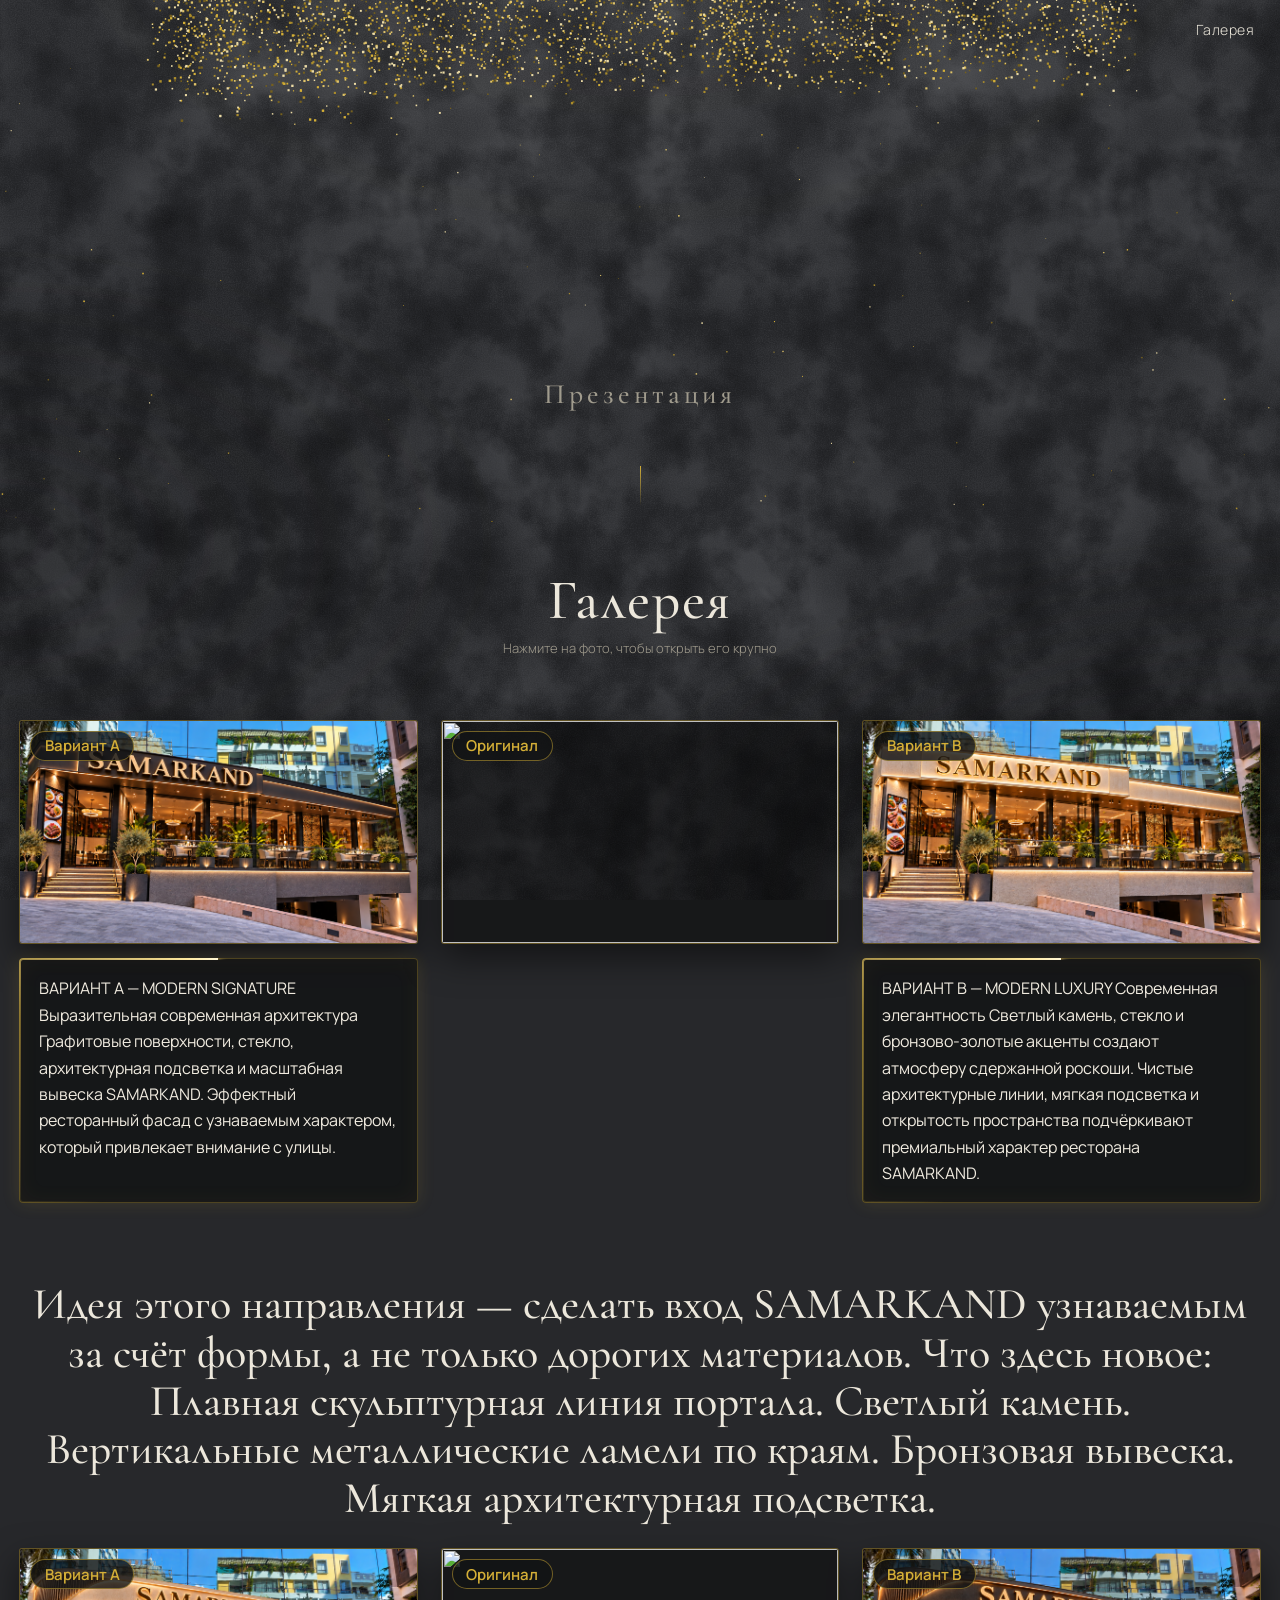
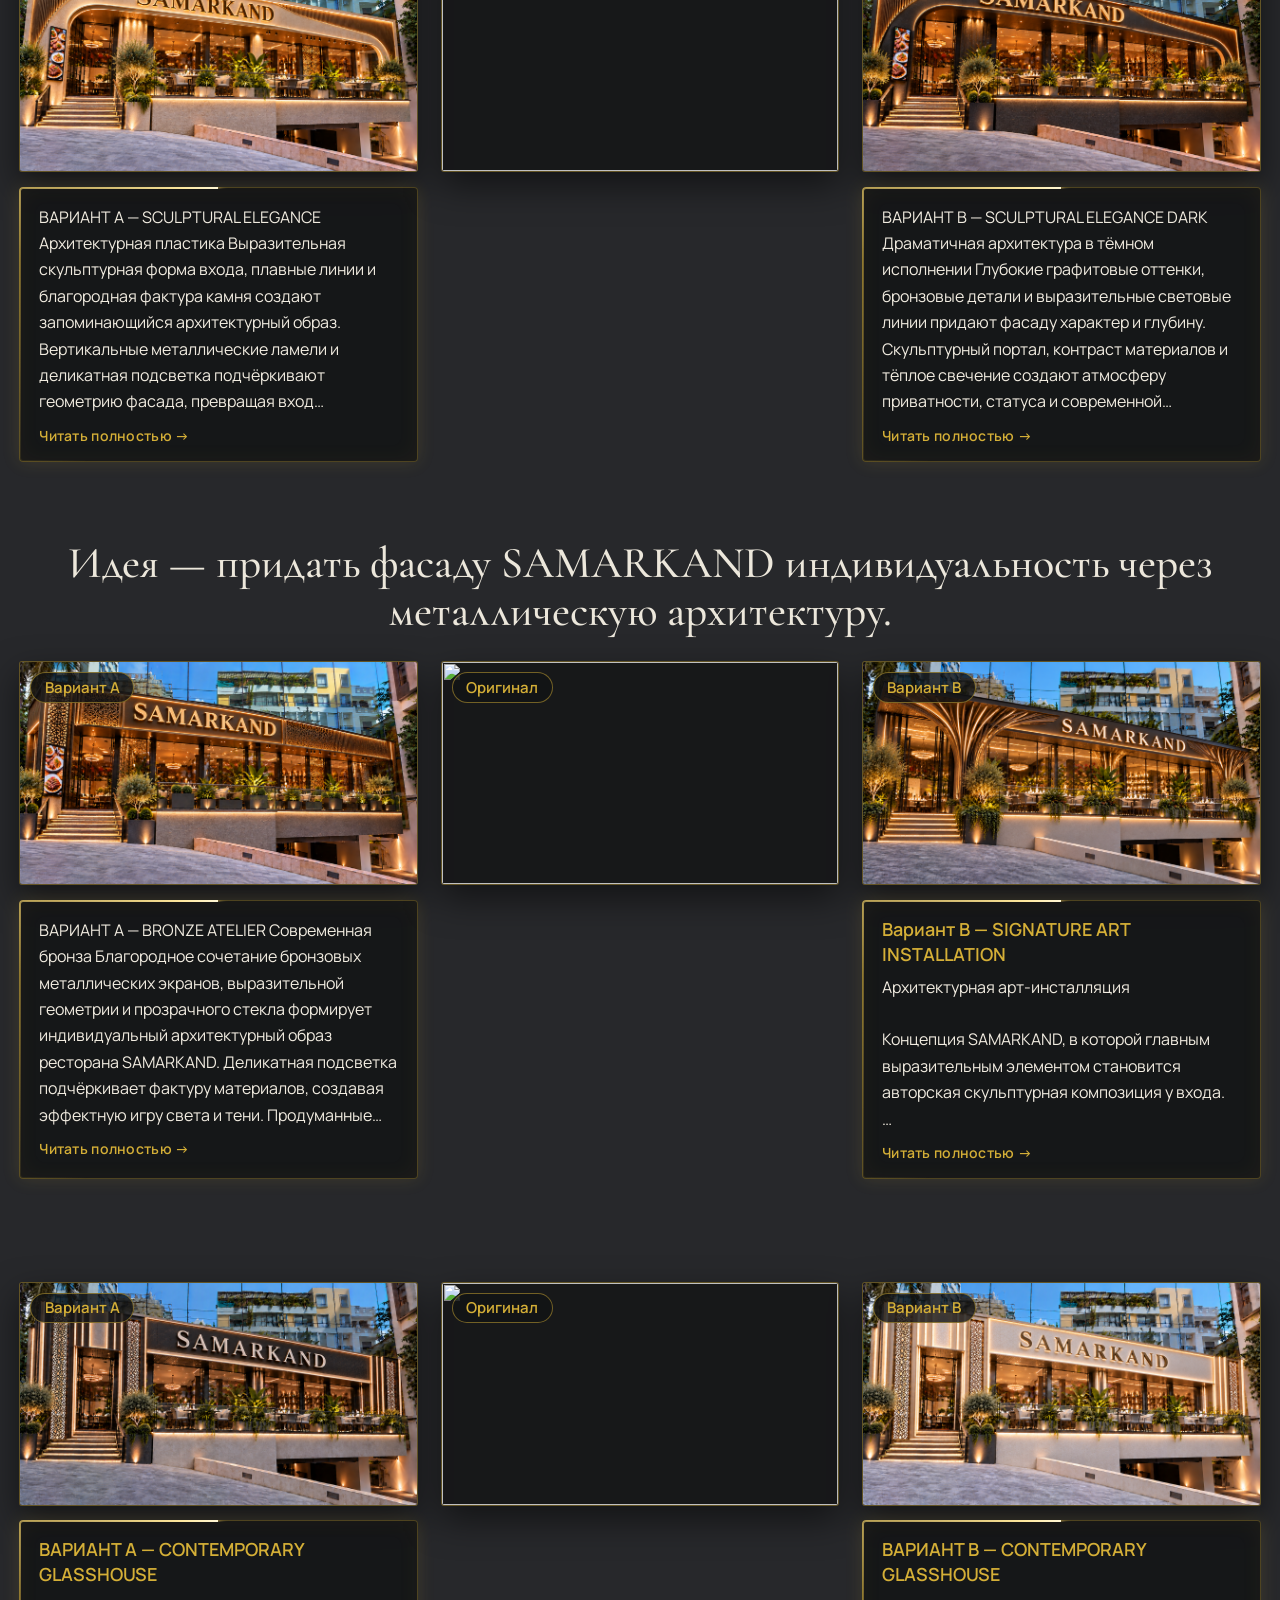
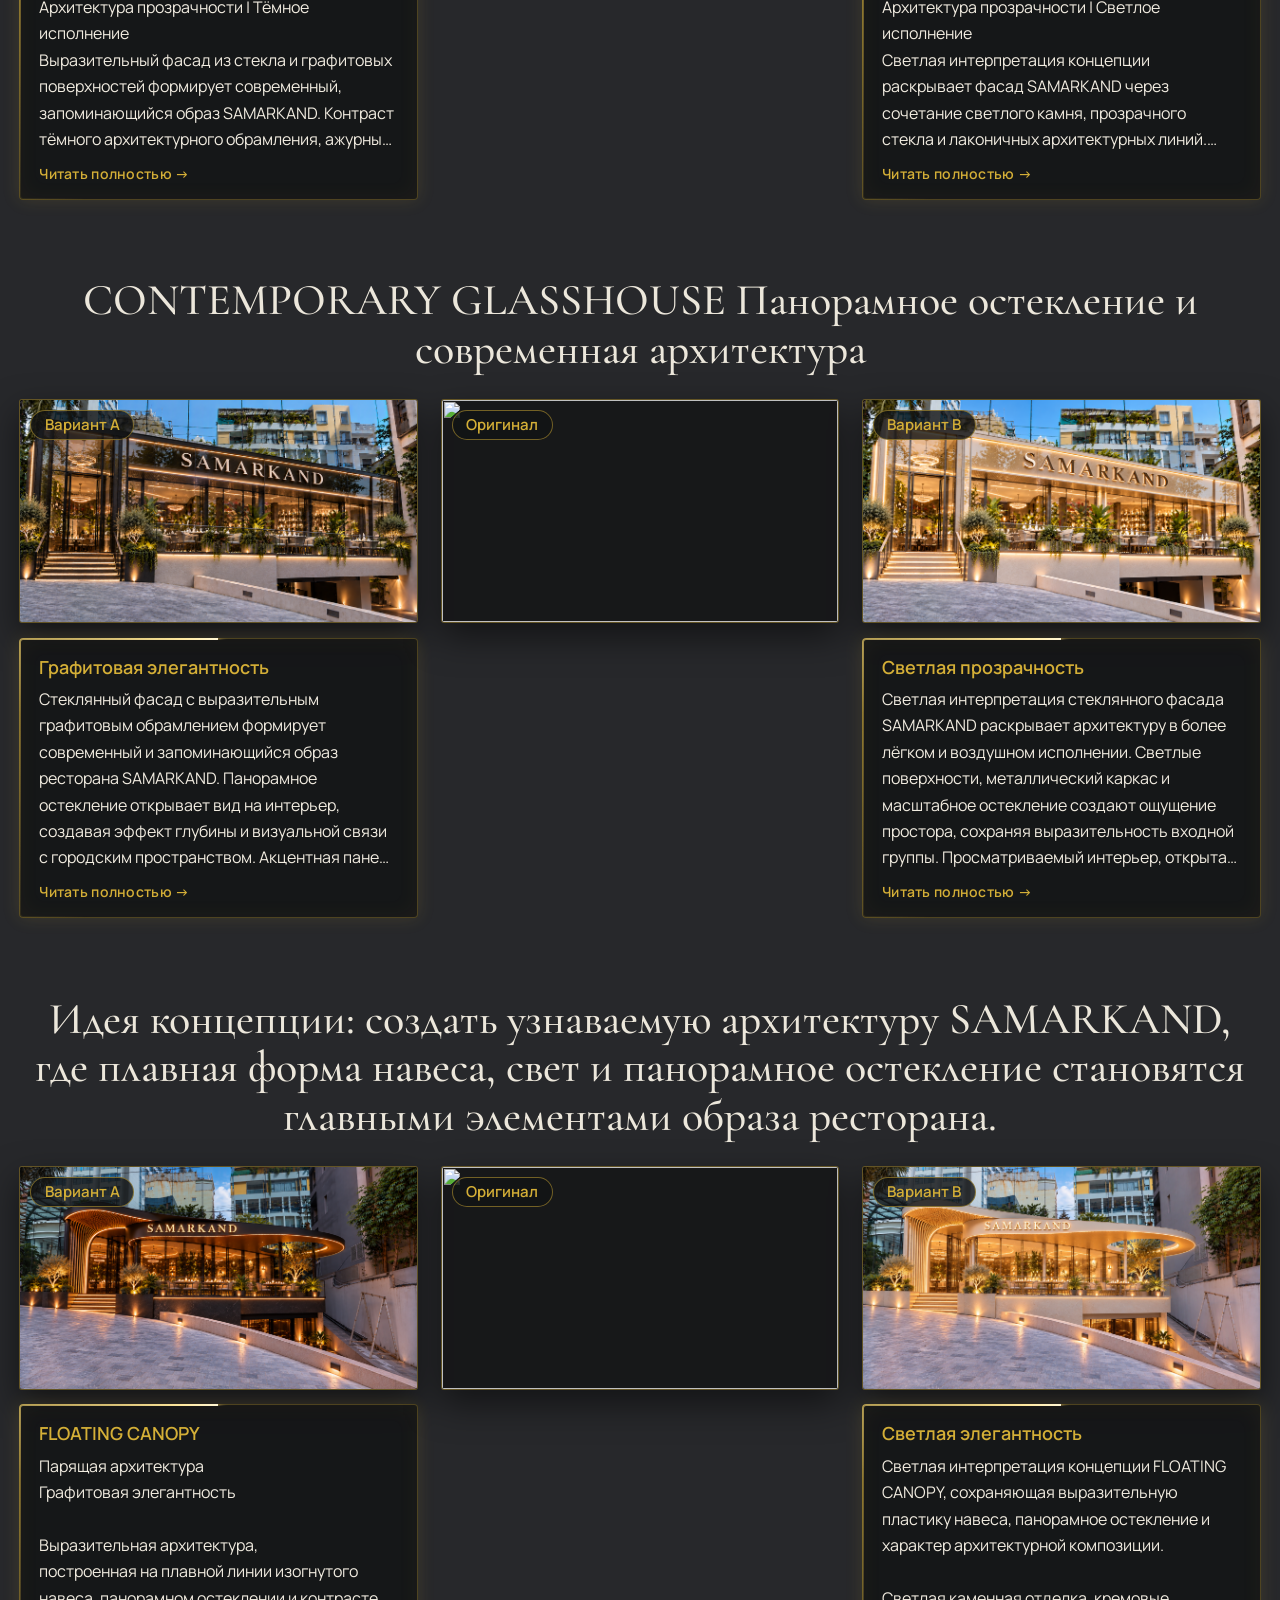
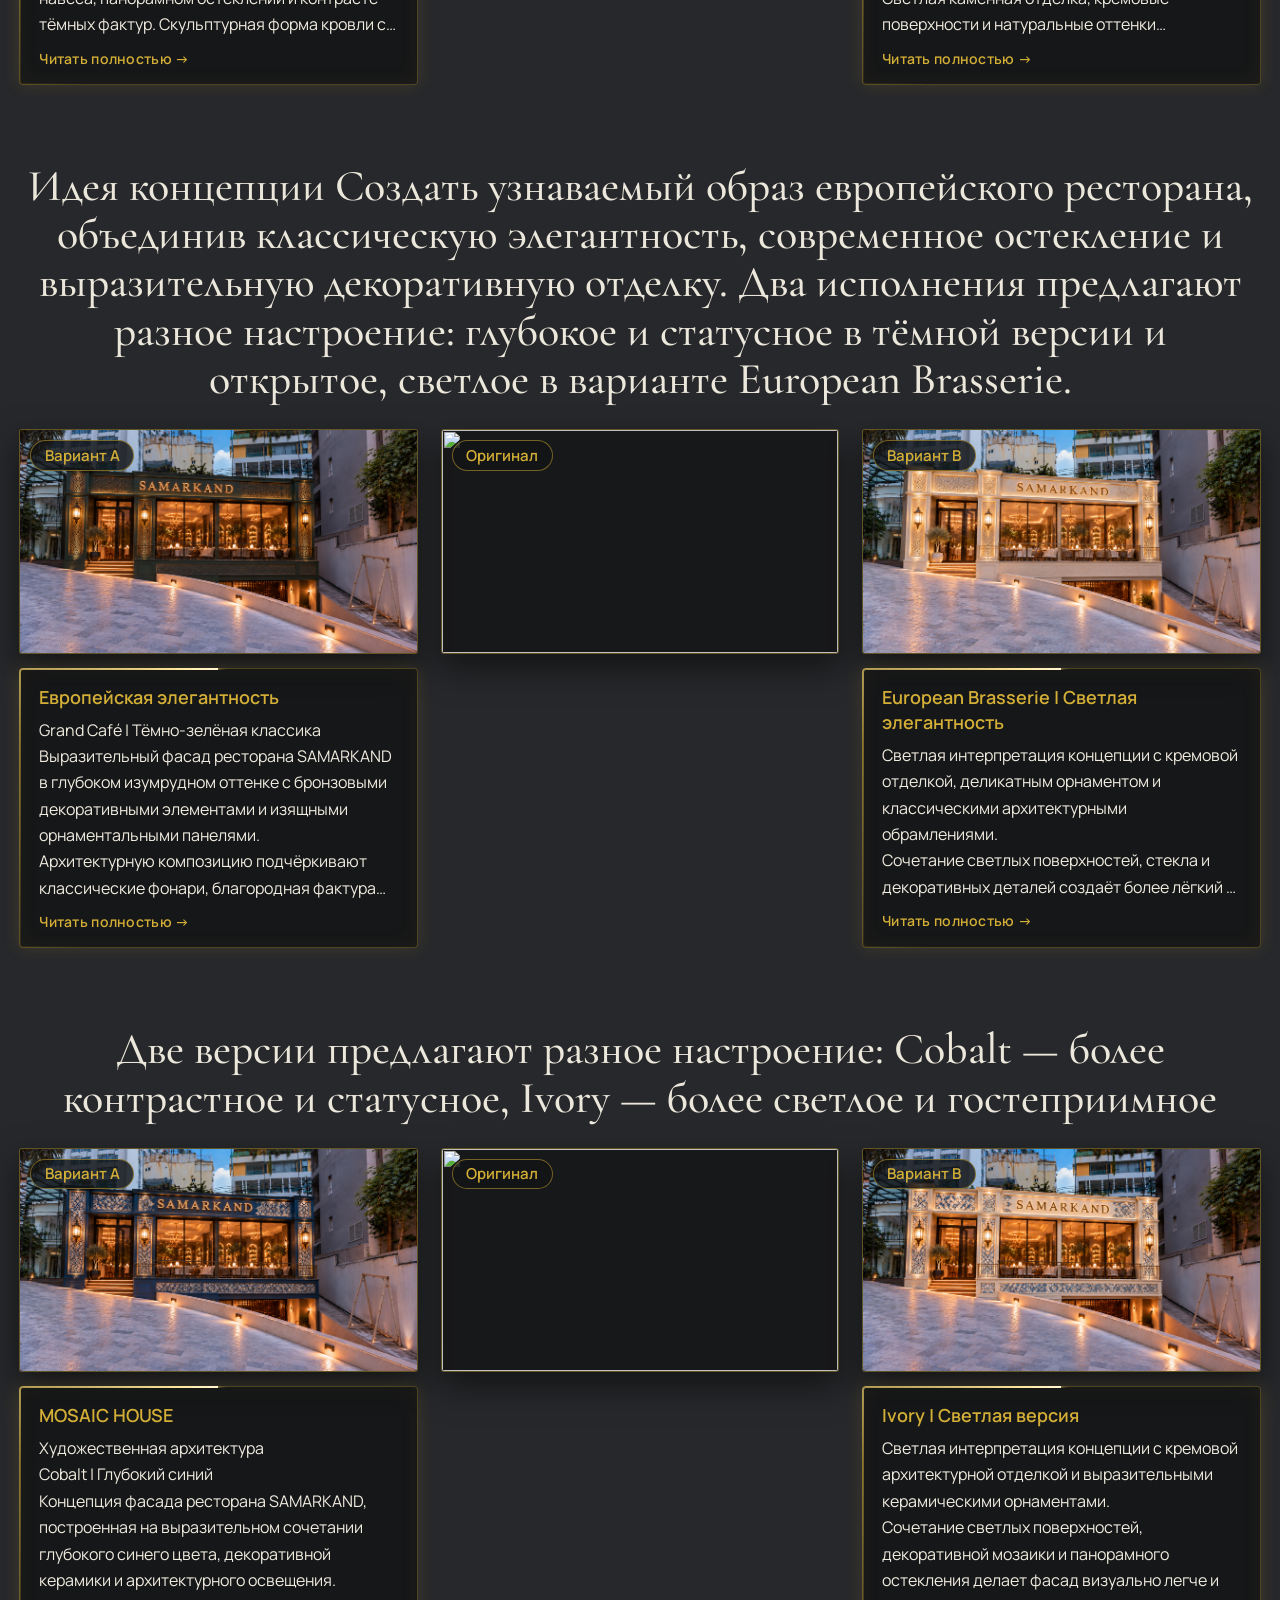
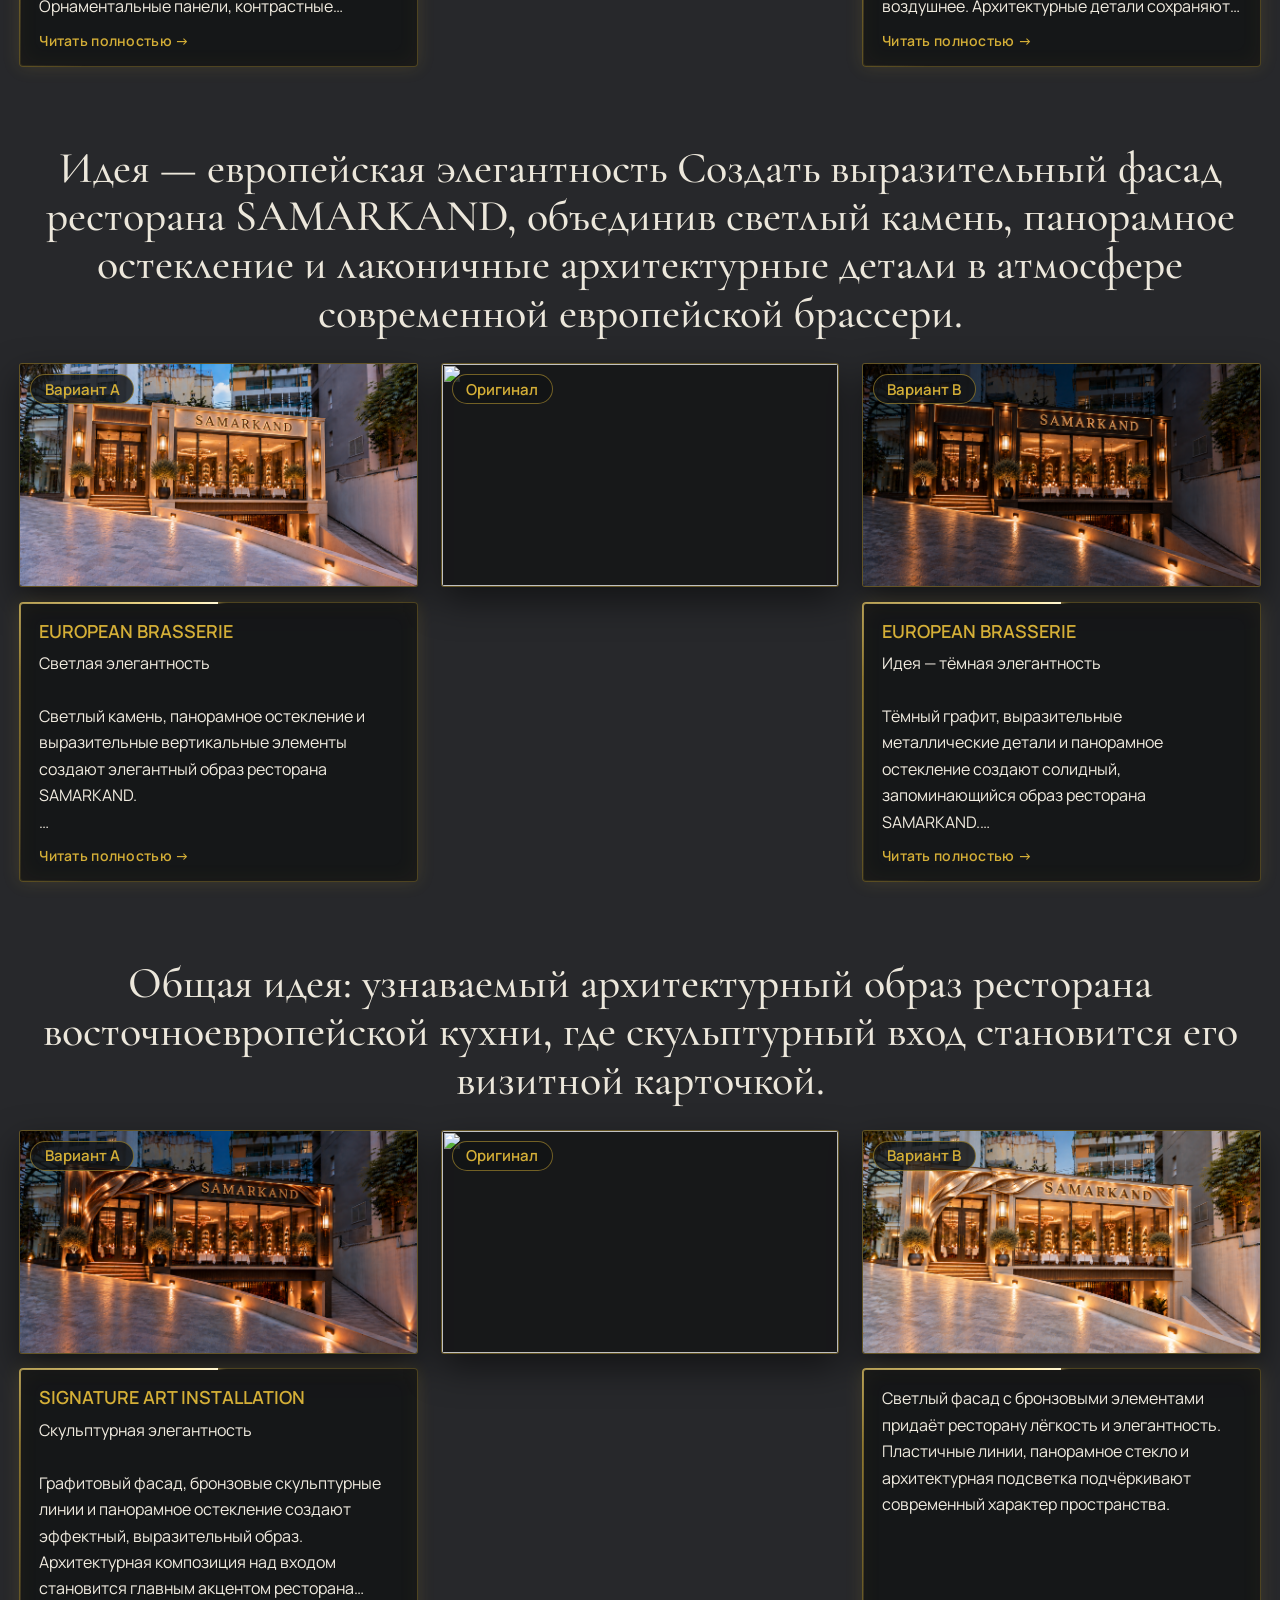
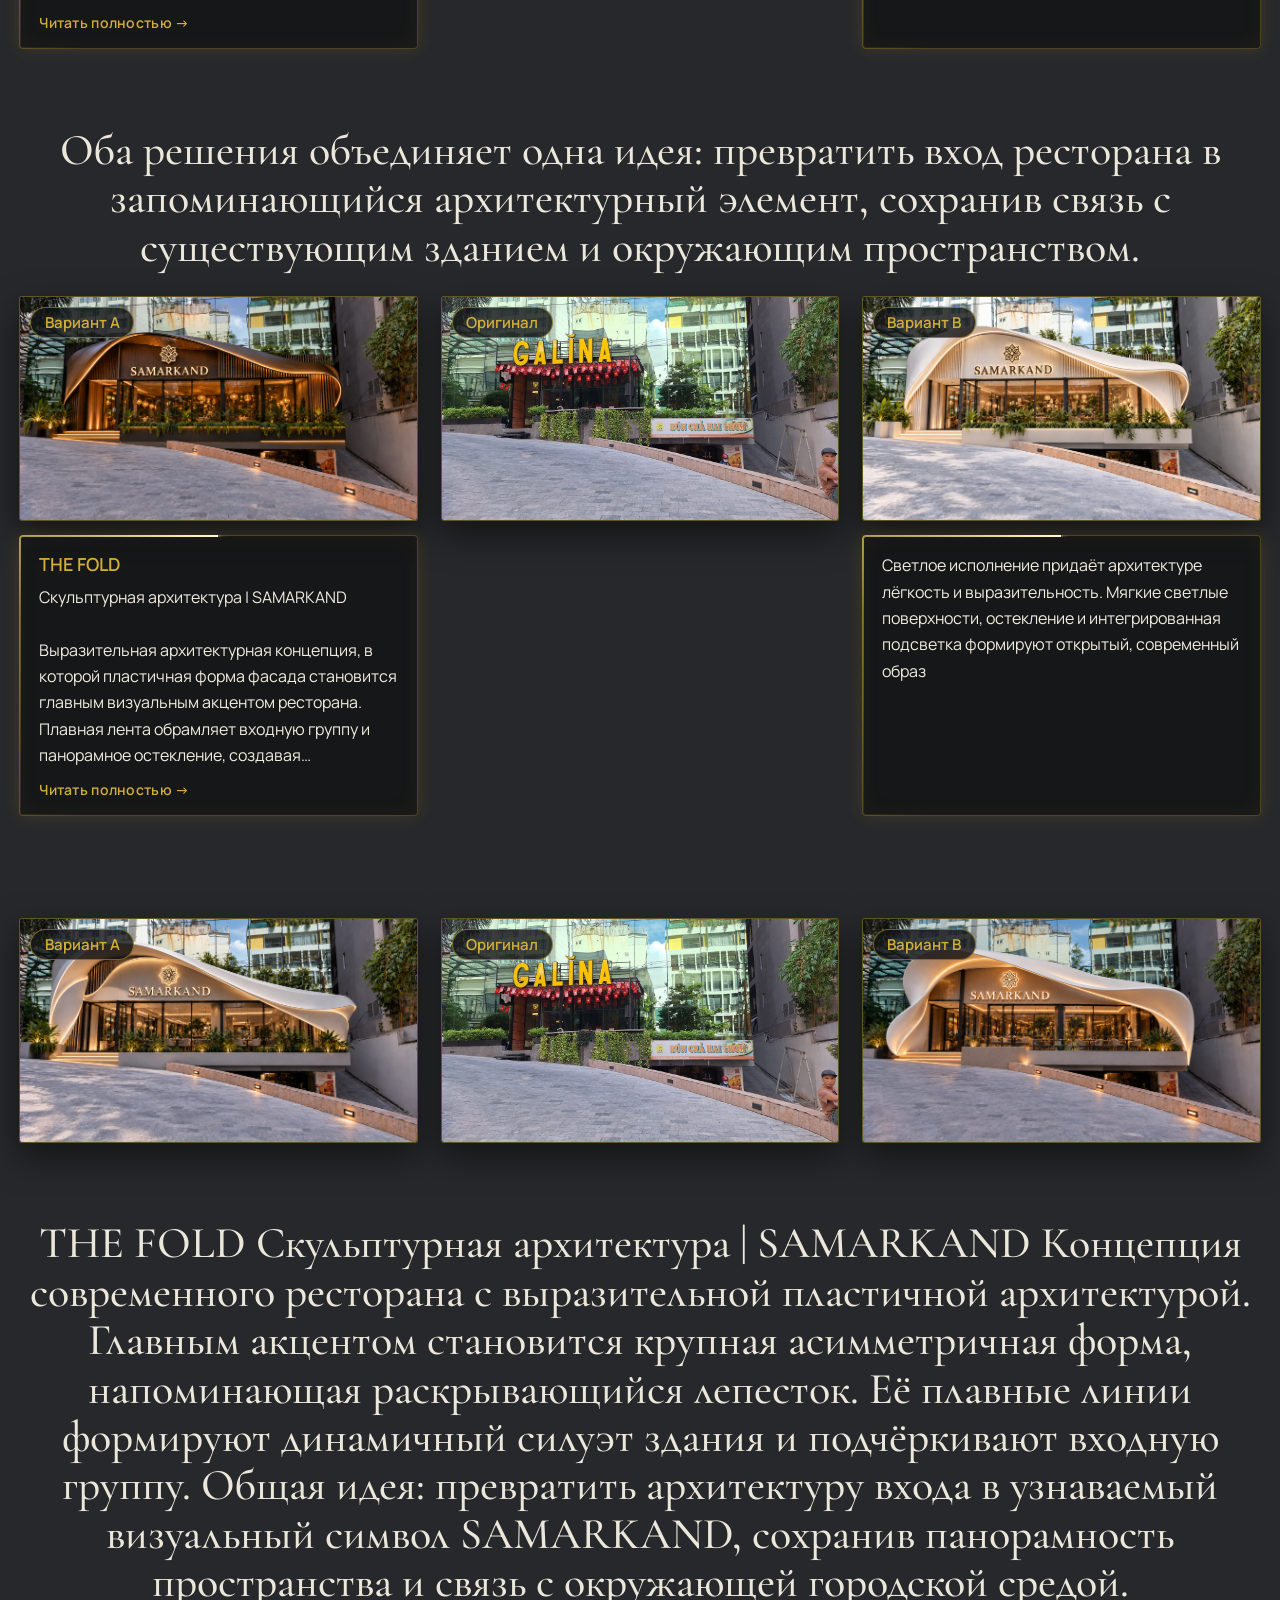
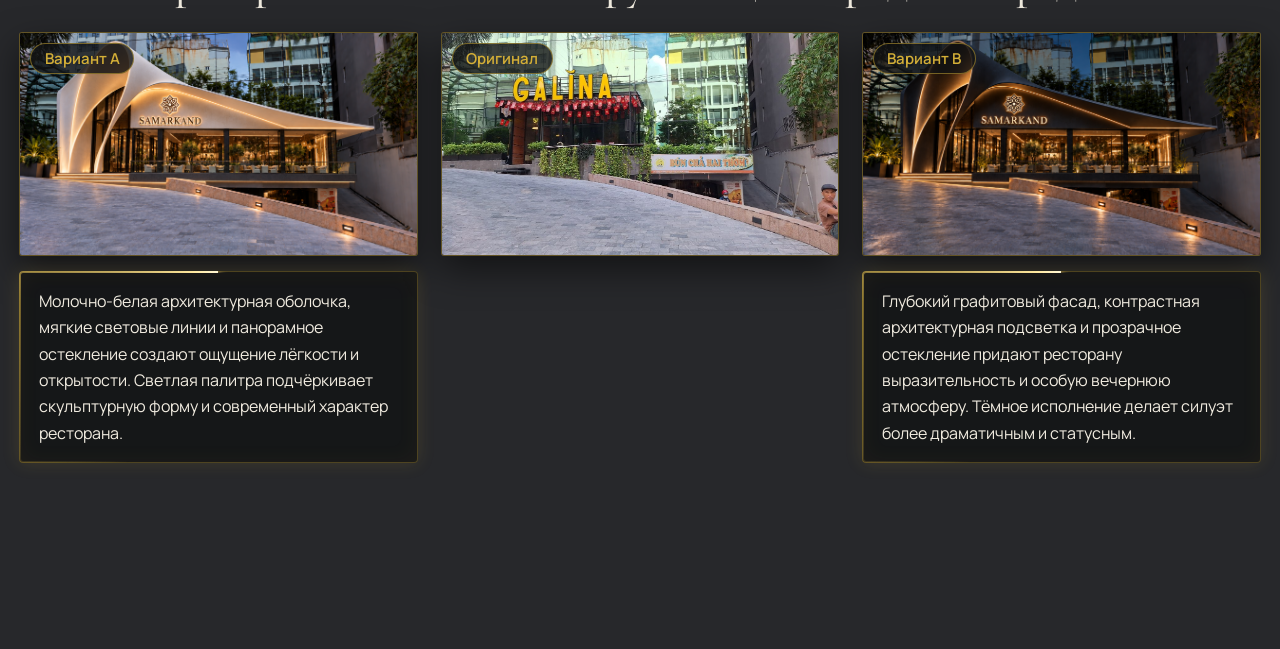
==== commit 7e48dcde: "Add files via upload" ====
--- a/index.html
+++ b/index.html
@@ -17,8 +17,12 @@
 .work h3{font:500 clamp(28px,4vw,44px)/1.1 var(--serif);text-align:center}
 .wcap{text-align:center;font:400 17px/1.65 Manrope,sans-serif;color:#d6d0c1;max-width:680px;margin:.8rem auto 0}
 /* --- карточки по порядку --- */
-.cards{display:grid;grid-template-columns:repeat(auto-fit,minmax(min(100%,340px),1fr));gap:1.4rem;align-items:start;margin-top:1.6rem}
+.cards{display:grid;grid-template-columns:repeat(auto-fit,minmax(min(100%,340px),1fr));gap:1.4rem;align-items:stretch;margin-top:1.6rem}
 .cards[data-n="1"]{max-width:820px;margin-inline:auto}.cards[data-n="2"]{max-width:960px;margin-inline:auto}
+.card .fdesc{flex:1 1 auto}
+.fdesc .ft{display:-webkit-box;-webkit-box-orient:vertical;-webkit-line-clamp:8;line-clamp:8;overflow:hidden}
+.fdesc .mb{display:none;margin-top:.7rem;color:var(--gold);font:600 14px Manrope,sans-serif;letter-spacing:.02em}
+.fdesc.more .mb{display:block}
 .card{display:flex;flex-direction:column;gap:.9rem;margin:0;outline:0;-webkit-tap-highlight-color:transparent}
 .card[data-z]{cursor:zoom-in}
 .cards{position:relative}
@@ -84,7 +88,7 @@
  #vgrid{margin-top:1.4rem}
  footer{padding:1.5rem 1rem 3rem}
  .lbn{width:38px;height:52px;opacity:.7}
- .cards,.cards[data-n="1"],.cards[data-n="2"]{display:flex;align-items:flex-start;gap:.8rem;max-width:none;margin-inline:-.5rem;padding:.5rem 7vw 2rem;overflow-x:auto;scroll-snap-type:x mandatory;scroll-padding-inline:7vw;overscroll-behavior-x:contain;-webkit-overflow-scrolling:touch;scrollbar-width:none}
+ .cards,.cards[data-n="1"],.cards[data-n="2"]{display:flex;align-items:stretch;gap:.8rem;max-width:none;margin-inline:-.5rem;padding:.5rem 7vw 2rem;overflow-x:auto;scroll-snap-type:x mandatory;scroll-padding-inline:7vw;overscroll-behavior-x:contain;-webkit-overflow-scrolling:touch;scrollbar-width:none}
  .cards::-webkit-scrollbar{display:none}
  .card{flex:0 0 86vw;scroll-snap-align:center;scroll-snap-stop:always;transition:transform .4s,opacity .4s}
  .card:not(.act){opacity:.55;transform:scale(.93)}
@@ -175,13 +179,15 @@
 /* ---------- работы: Вариант A — Оригинал — Вариант B по порядку ---------- */
 slides.forEach(s=>{
  const w=document.createElement('article');w.className='work';
- const items=[['left','ll','Вариант A'],['orig','ol','Оригинал'],['right','rl','Вариант B']].map(([k,l,tag])=>({src:s[k]?U(s[k]):'',d:(s[l]||'').trim(),tag})).filter(i=>i.src||i.d);
+ const items=[['left','ll','Вариант A'],['orig','ol','Оригинал'],['right','rl','Вариант B']].map(([k,l,tag])=>({src:s[k]?U(s[k]):'',d:((s[l]||'').trim().toLowerCase()===tag.toLowerCase()?'':(s[l]||'').trim()),tag})).filter(i=>i.src||i.d);
  const list=items.filter(i=>i.src);
  w.innerHTML=(s.title?`<h3>${esc(s.title)}</h3>`:'')+(s.caption?`<p class="wcap">${esc(s.caption)}</p>`:'')+
-  `<div class="cards" data-n="${items.length}">`+items.map(it=>`<figure class="card"${it.src?' data-z tabindex="0"':''}><div class="in">${it.src?`<img src="${it.src}" alt="" loading="lazy" draggable="false">`:''}<span class="tag">${it.tag}</span><i></i></div><div class="fdesc">${fmt(it.d)}</div></figure>`).join('')+'</div>';
+  `<div class="cards" data-n="${items.length}">`+items.map(it=>`<figure class="card"${it.src?' data-z tabindex="0"':''}><div class="in">${it.src?`<img src="${it.src}" alt="" loading="lazy" draggable="false">`:''}<span class="tag">${it.tag}</span><i></i></div>${it.d?`<div class="fdesc"><div class="ft">${fmt(it.d)}</div>${it.src?'<span class="mb">Читать полностью →</span>':''}</div>`:''}</figure>`).join('')+'</div>';
  $$('.card',w).forEach((c,i)=>{if(!items[i].src)return;const o=()=>openLB(list,list.indexOf(items[i]));c.onclick=o;c.onkeydown=e=>{if(e.key==='Enter'||e.key===' '){e.preventDefault();o()}}});
  if(s.vid||s.vurl)w.append(mkVid({blob:s.vid,url:s.vurl,title:s.vtitle}));
  $('#works').append(w);
+ const chk=()=>$$('.fdesc',w).forEach(f=>{const t=$('.ft',f);f.classList.toggle('more',!!t&&t.scrollHeight>t.clientHeight+1)});
+ chk();addEventListener('resize',chk);(document.fonts?document.fonts.ready:Promise.resolve()).then(chk);
  const cs=$('.cards',w),cd=$$('.card',w);
  if(cd.length>1){const dots=document.createElement('div');dots.className='dots';dots.innerHTML=cd.map(()=>'<b></b>').join('');cs.after(dots);
   const act=()=>{const m=cs.scrollLeft+cs.clientWidth/2;let bi=0,bd=1e9;cd.forEach((c,i)=>{const d=Math.abs(c.offsetLeft+c.offsetWidth/2-m);if(d<bd){bd=d;bi=i}});
--- a/base.css
+++ b/base.css
@@ -6,7 +6,7 @@
 /* графитовая матовая штукатурка */
 body::before,body::after{content:"";position:fixed;inset:0;pointer-events:none;z-index:-1}
 body::before{background:radial-gradient(90% 70% at 50% -10%,rgba(255,255,255,.09),transparent 65%),radial-gradient(80% 60% at 100% 100%,rgba(0,0,0,.5),transparent 70%),radial-gradient(60% 50% at 0 60%,rgba(0,0,0,.25),transparent 70%)}
-body::after{opacity:var(--grain);mix-blend-mode:soft-light;background:url("data:image/svg+xml,<svg xmlns='http://www.w3.org/2000/svg' width='700' height='700'><filter id='a'><feTurbulence type='fractalNoise' baseFrequency='.007' numOctaves='4' seed='4' stitchTiles='stitch'/><feColorMatrix values='0 0 0 0 1 0 0 0 0 1 0 0 0 0 1 0 0 0 1.6 -.55'/></filter><filter id='b'><feTurbulence type='fractalNoise' baseFrequency='.02' numOctaves='4' seed='9' stitchTiles='stitch'/><feColorMatrix values='0 0 0 0 0 0 0 0 0 0 0 0 0 0 0 0 0 0 1.6 -.6'/></filter><filter id='c'><feTurbulence type='fractalNoise' baseFrequency='.85' numOctaves='2' seed='2' stitchTiles='stitch'/><feColorMatrix values='0 0 0 0 .8 0 0 0 0 .8 0 0 0 0 .8 0 0 0 1.2 -.35'/></filter><rect width='100%' height='100%' filter='url(%23a)' opacity='.7'/><rect width='100%' height='100%' filter='url(%23b)' opacity='.7'/><rect width='100%' height='100%' filter='url(%23c)' opacity='.5'/></svg>")}
+body::after{opacity:var(--grain);mix-blend-mode:soft-light;background:url("data:image/svg+xml,<svg xmlns='http://www.w3.org/2000/svg' width='700' height='700'><filter id='a' x='0' y='0' width='100%' height='100%'><feTurbulence type='fractalNoise' baseFrequency='.007' numOctaves='4' seed='4' stitchTiles='stitch'/><feColorMatrix values='0 0 0 0 1 0 0 0 0 1 0 0 0 0 1 0 0 0 1.6 -.55'/></filter><filter id='b' x='0' y='0' width='100%' height='100%'><feTurbulence type='fractalNoise' baseFrequency='.02' numOctaves='4' seed='9' stitchTiles='stitch'/><feColorMatrix values='0 0 0 0 0 0 0 0 0 0 0 0 0 0 0 0 0 0 1.6 -.6'/></filter><filter id='c' x='0' y='0' width='100%' height='100%'><feTurbulence type='fractalNoise' baseFrequency='.85' numOctaves='2' seed='2' stitchTiles='stitch'/><feColorMatrix values='0 0 0 0 .8 0 0 0 0 .8 0 0 0 0 .8 0 0 0 1.2 -.35'/></filter><rect width='100%' height='100%' filter='url(%23a)' opacity='.7'/><rect width='100%' height='100%' filter='url(%23b)' opacity='.7'/><rect width='100%' height='100%' filter='url(%23c)' opacity='.5'/></svg>") 0 0/700px 700px}
 a{color:inherit;text-decoration:none;background:linear-gradient(var(--gold),var(--gold)) 0 100%/0 1px no-repeat;transition:background-size .4s,color .3s}
 a:hover{background-size:100% 1px;color:#f3dc8a}
 :focus-visible{outline:2px solid var(--gold);outline-offset:3px}
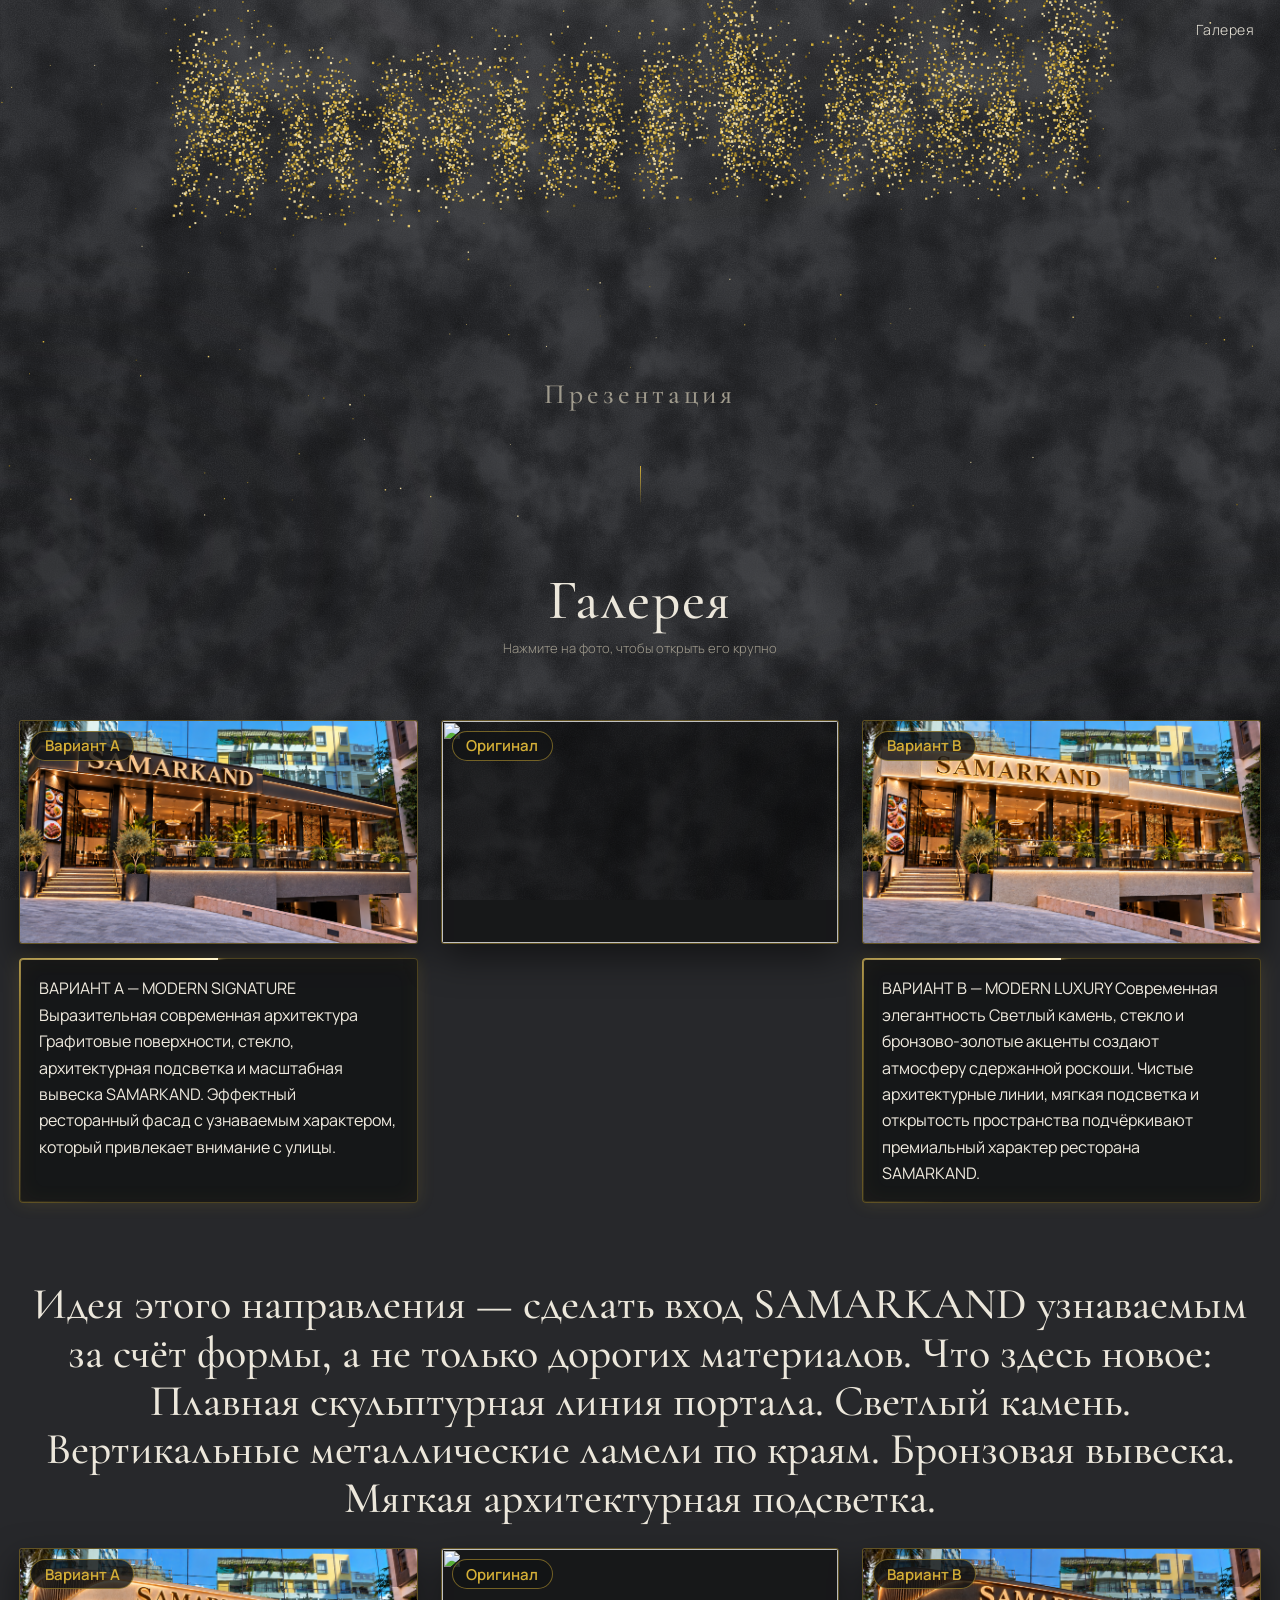
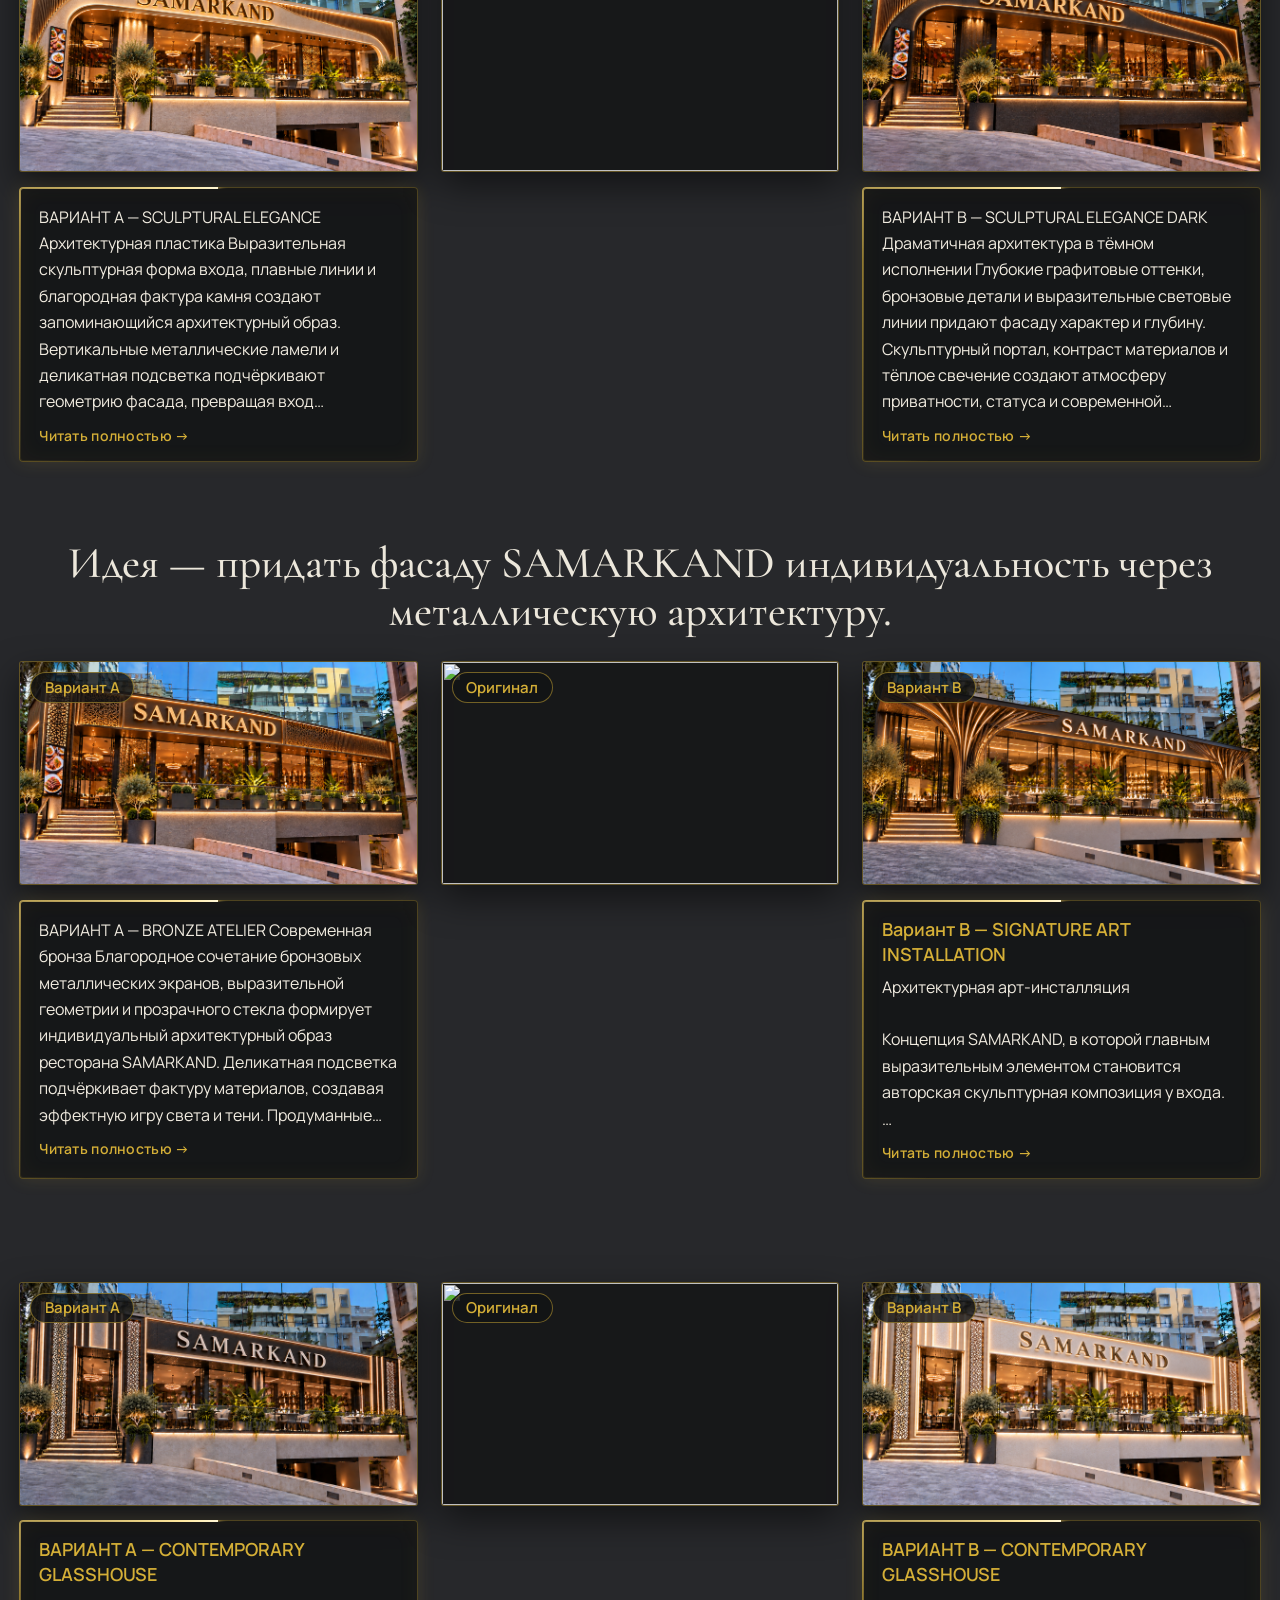
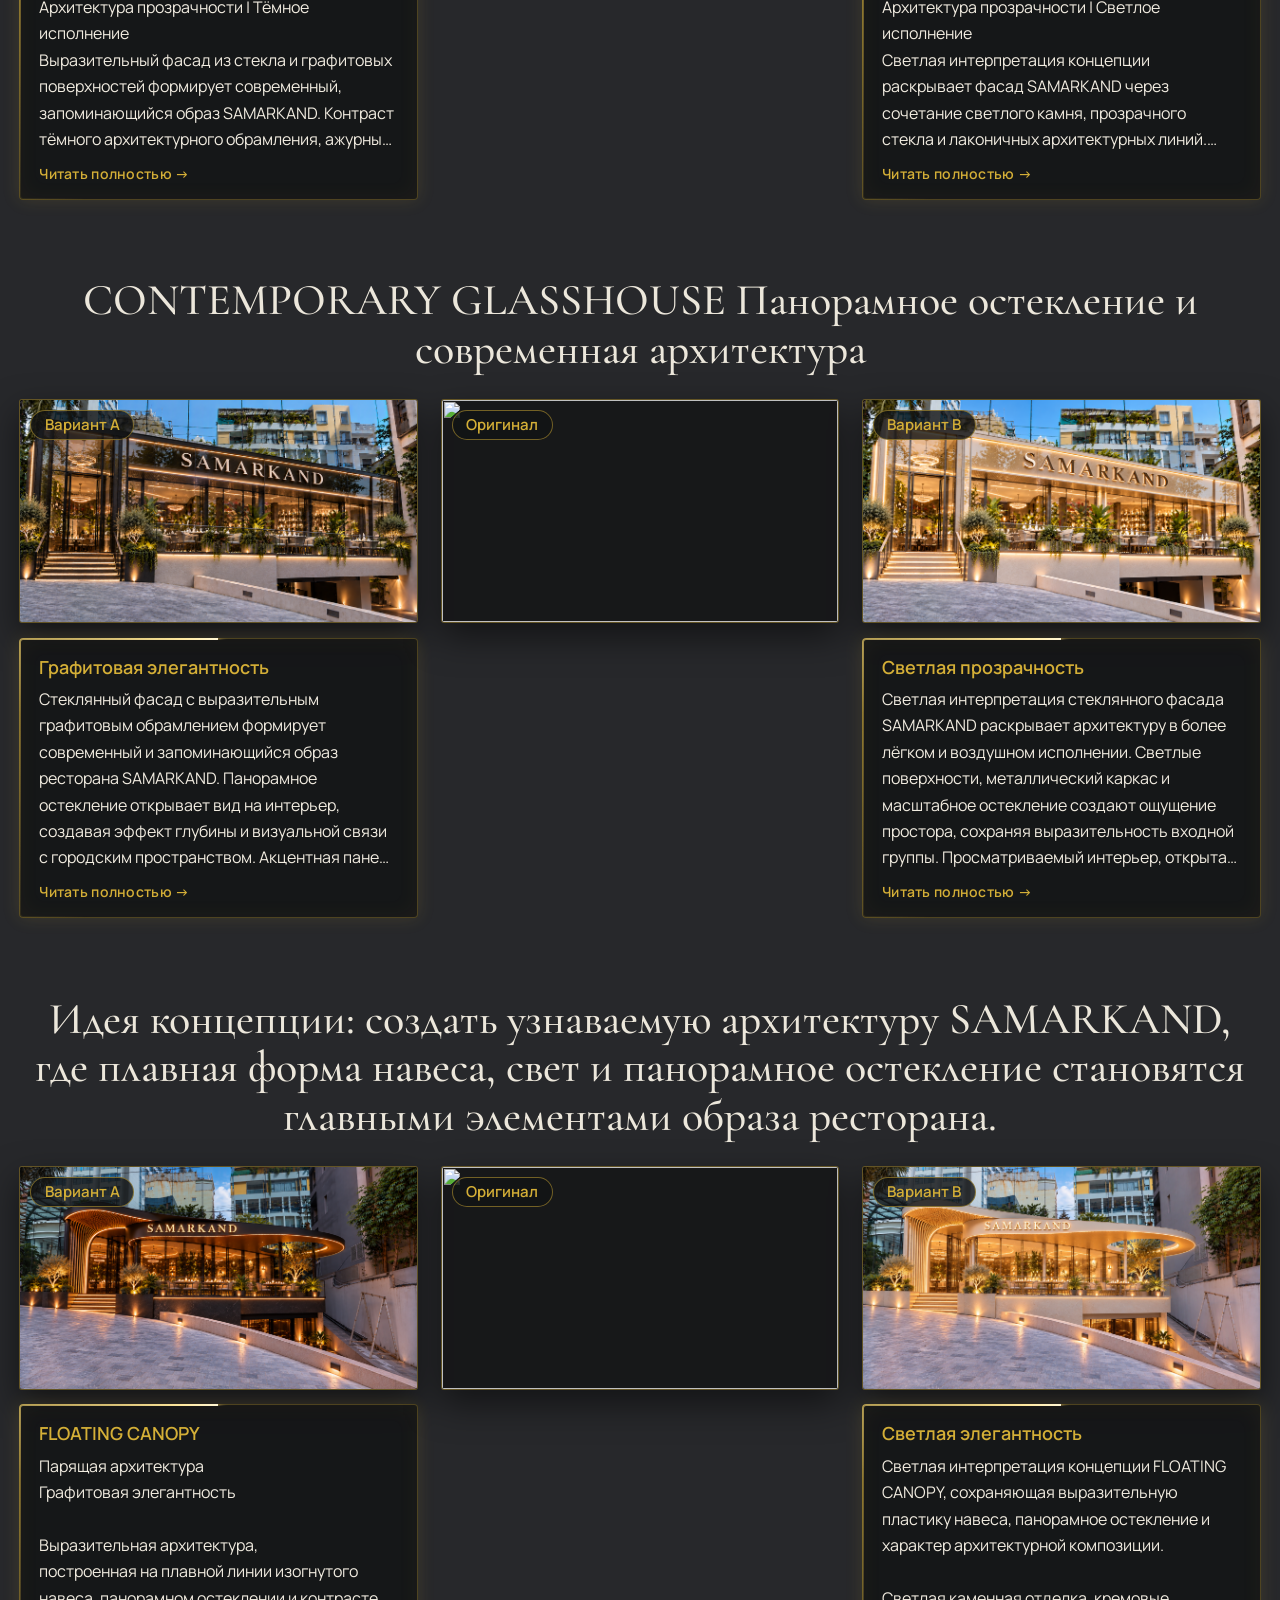
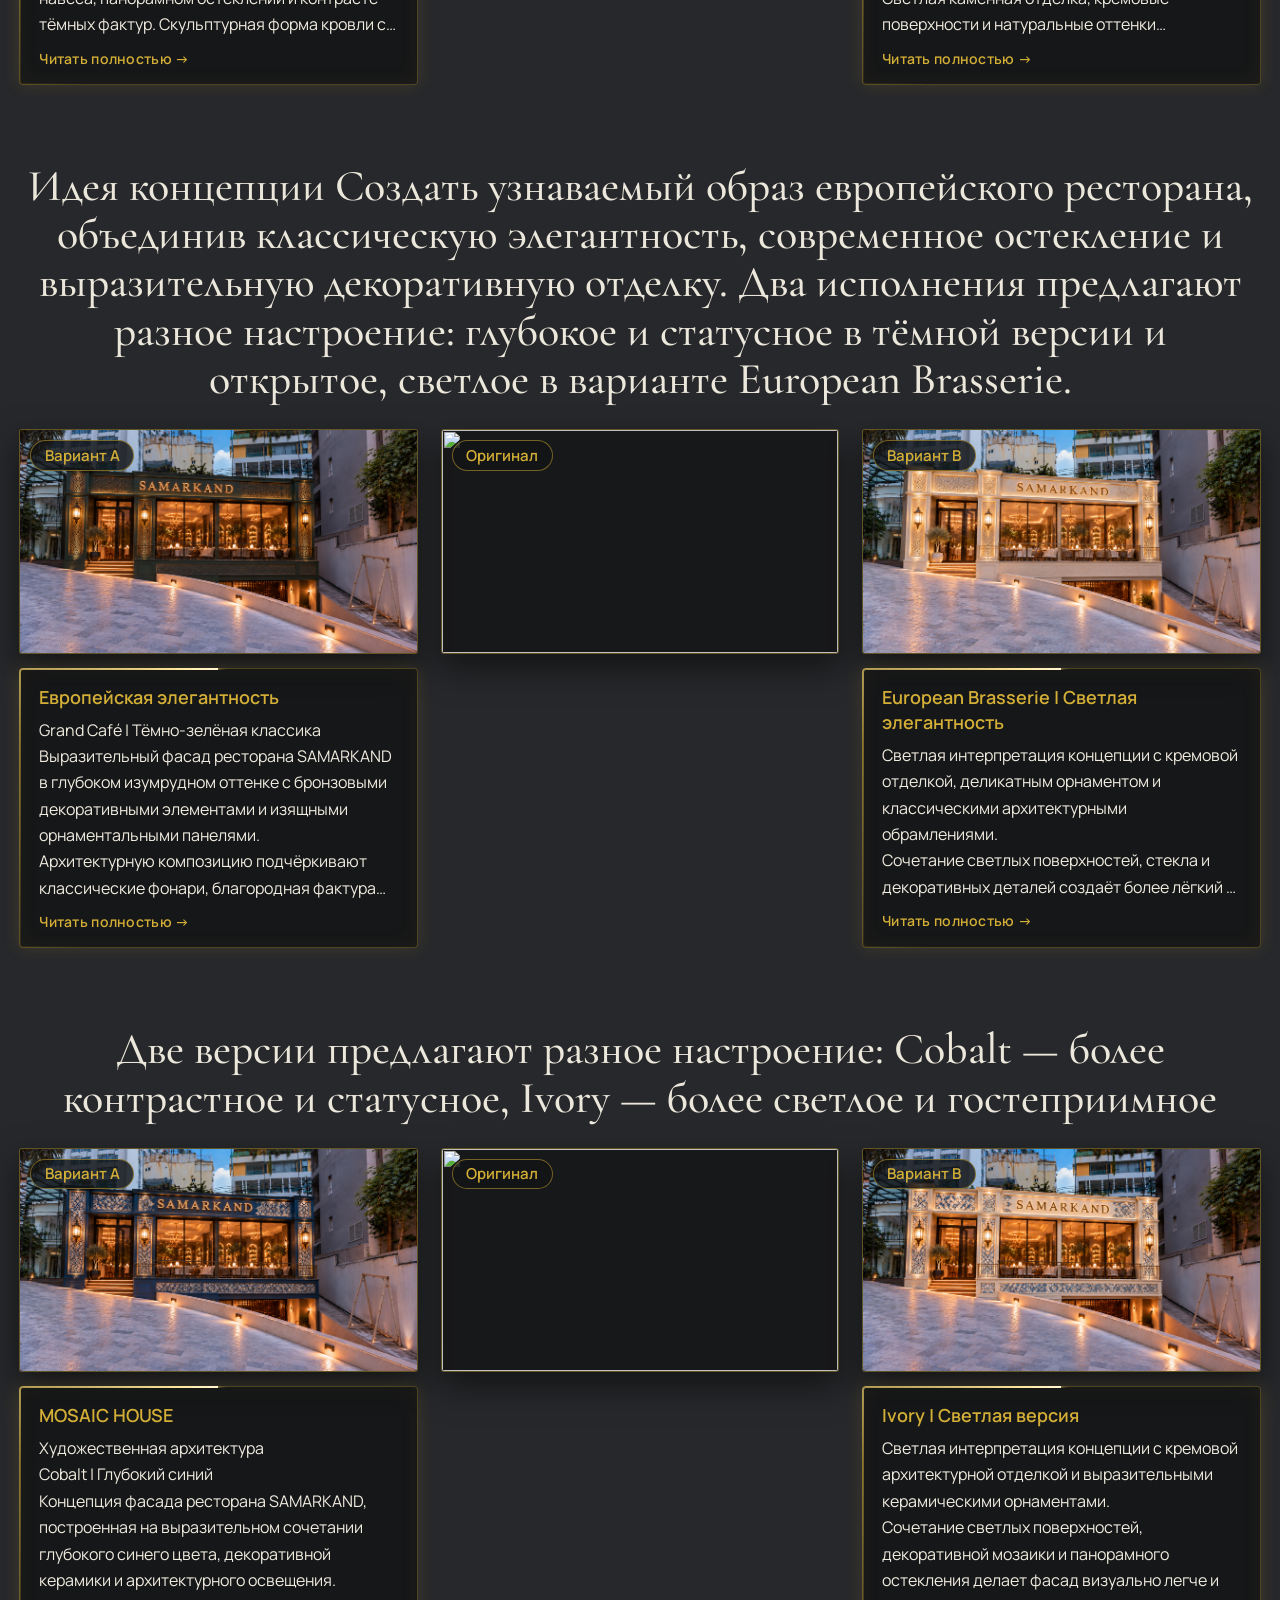
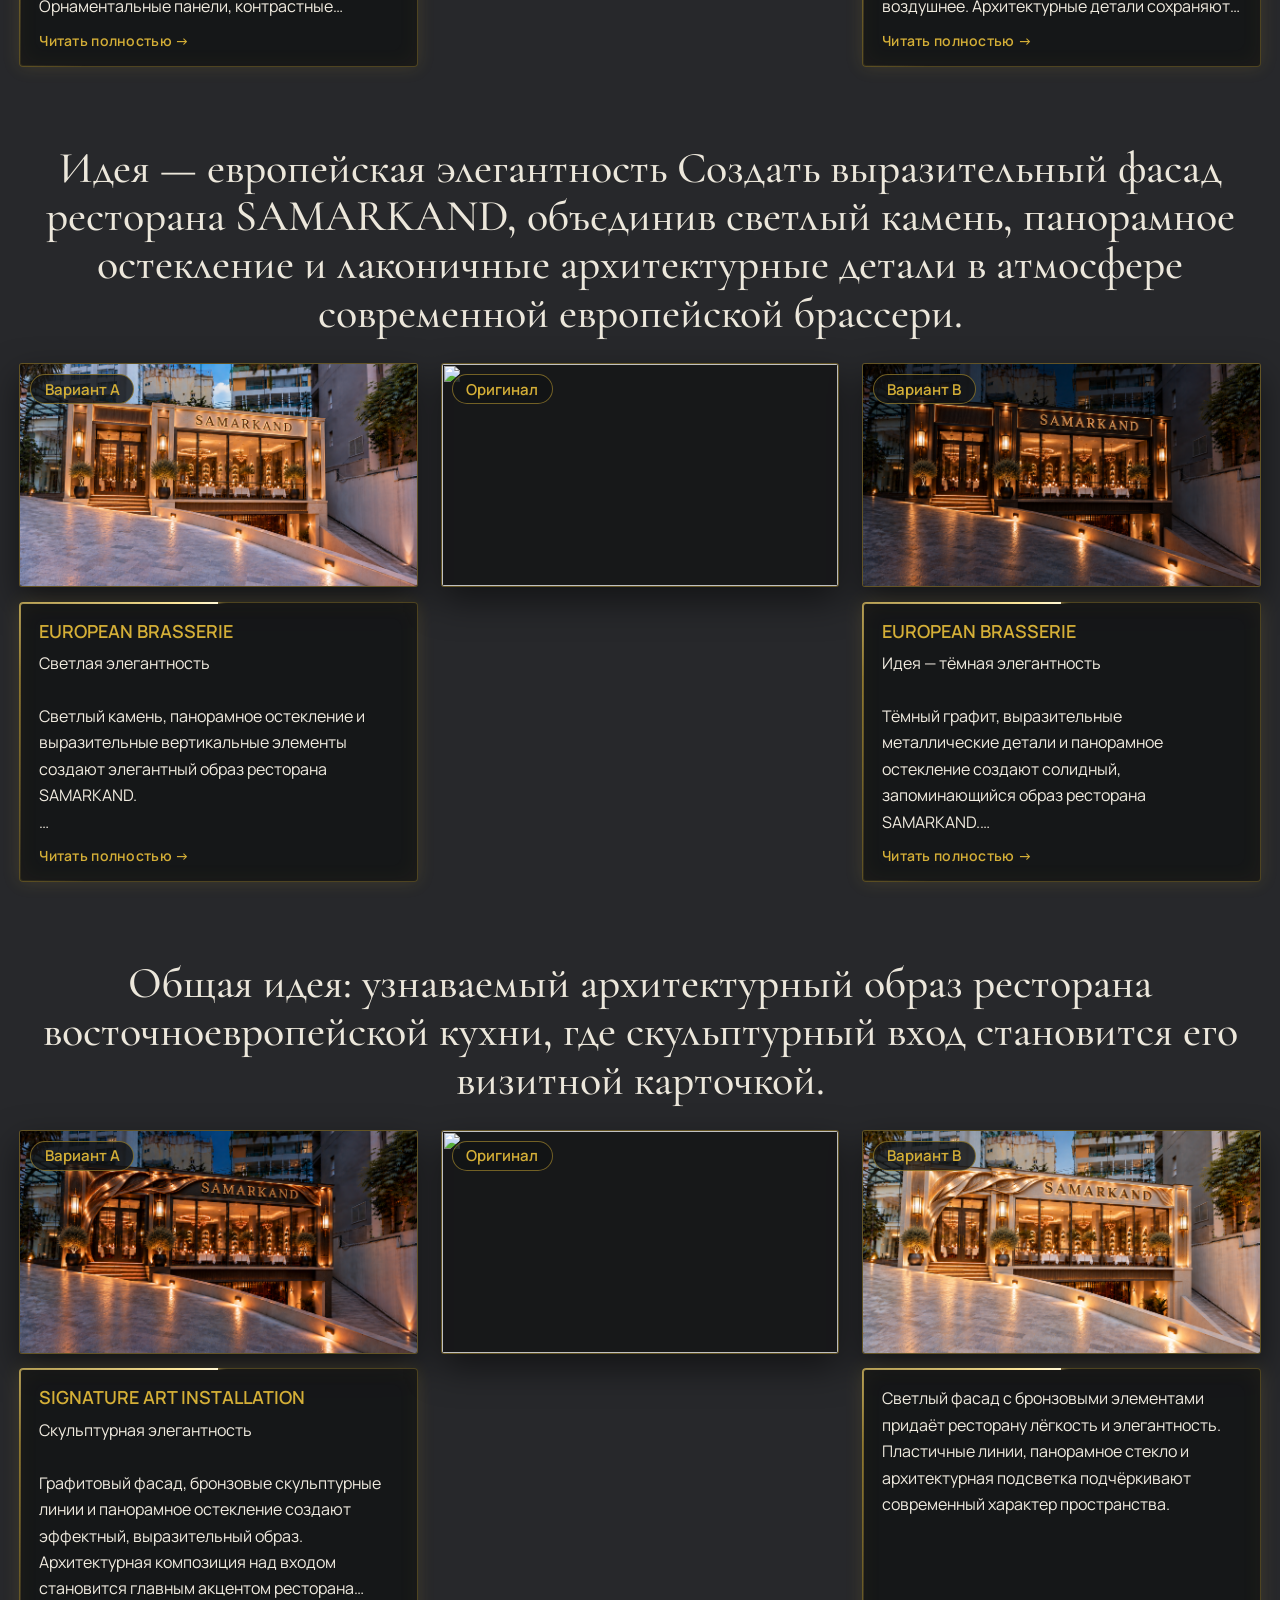
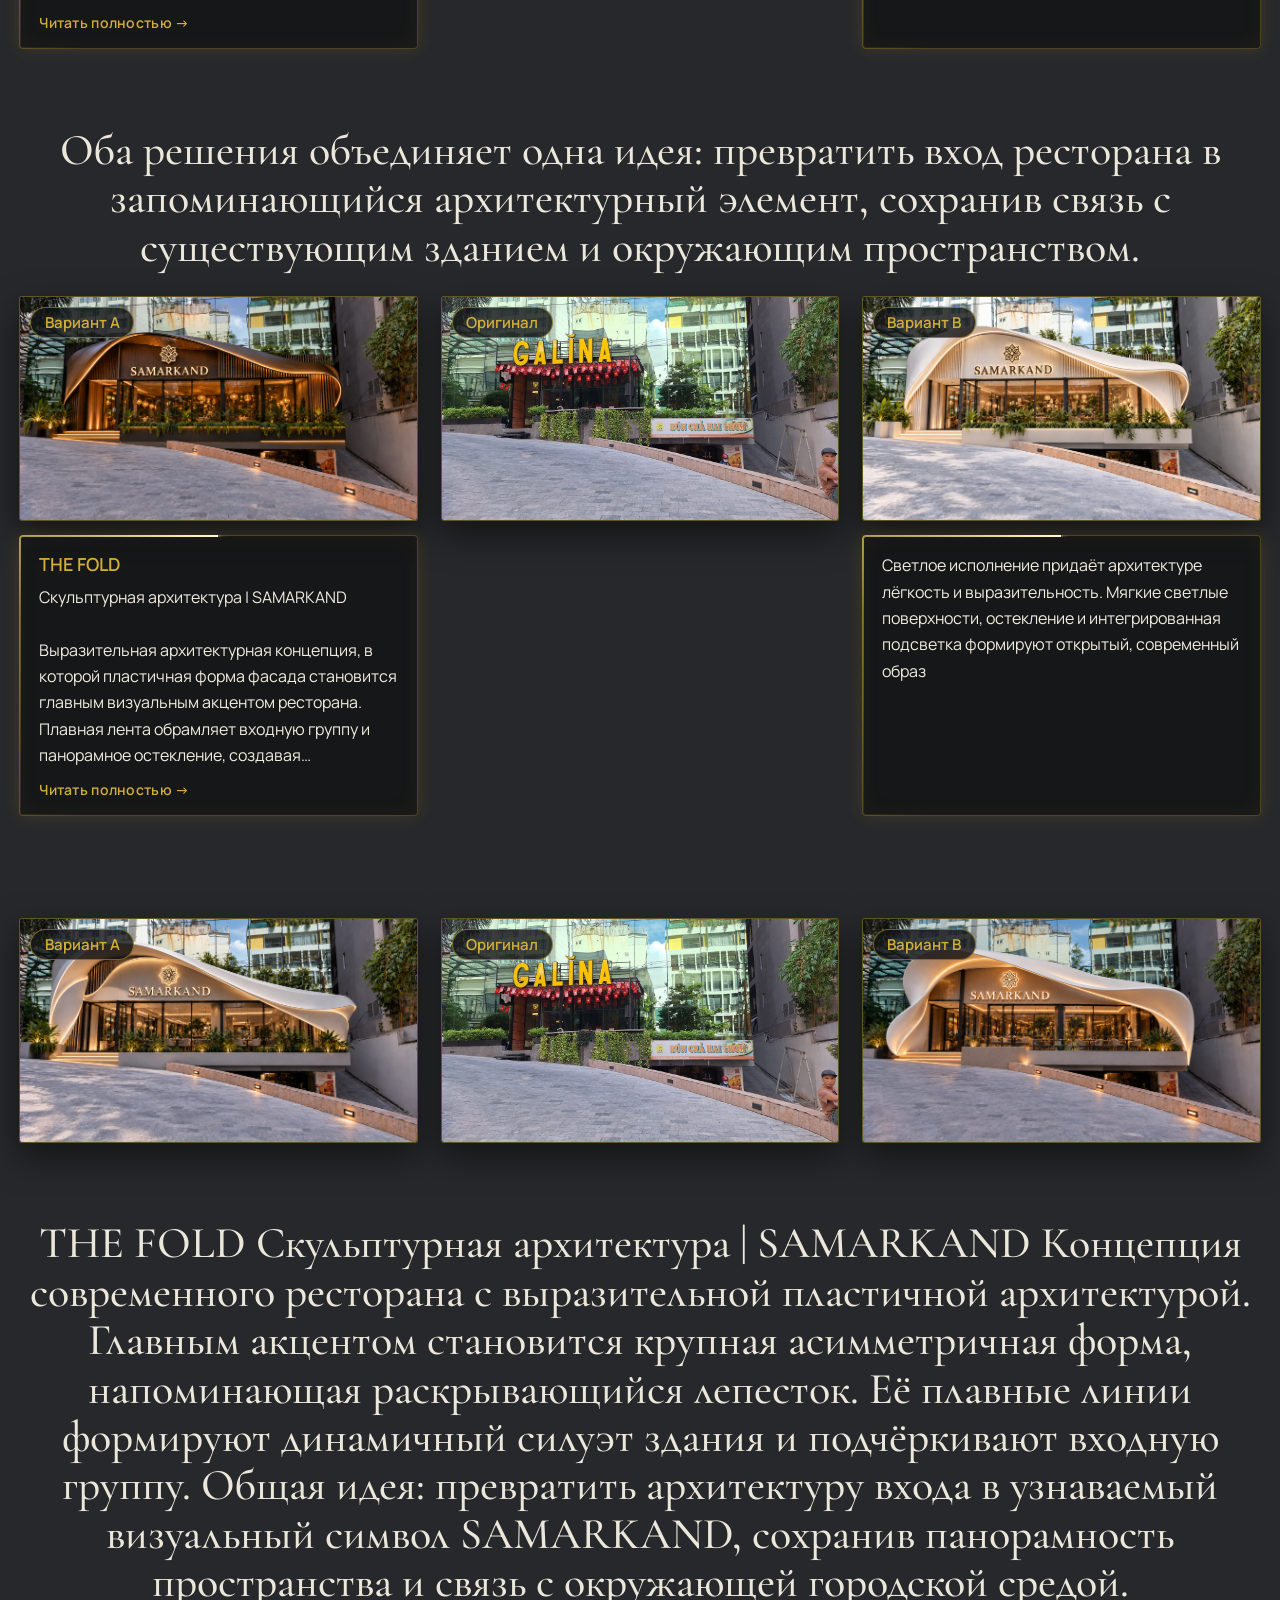
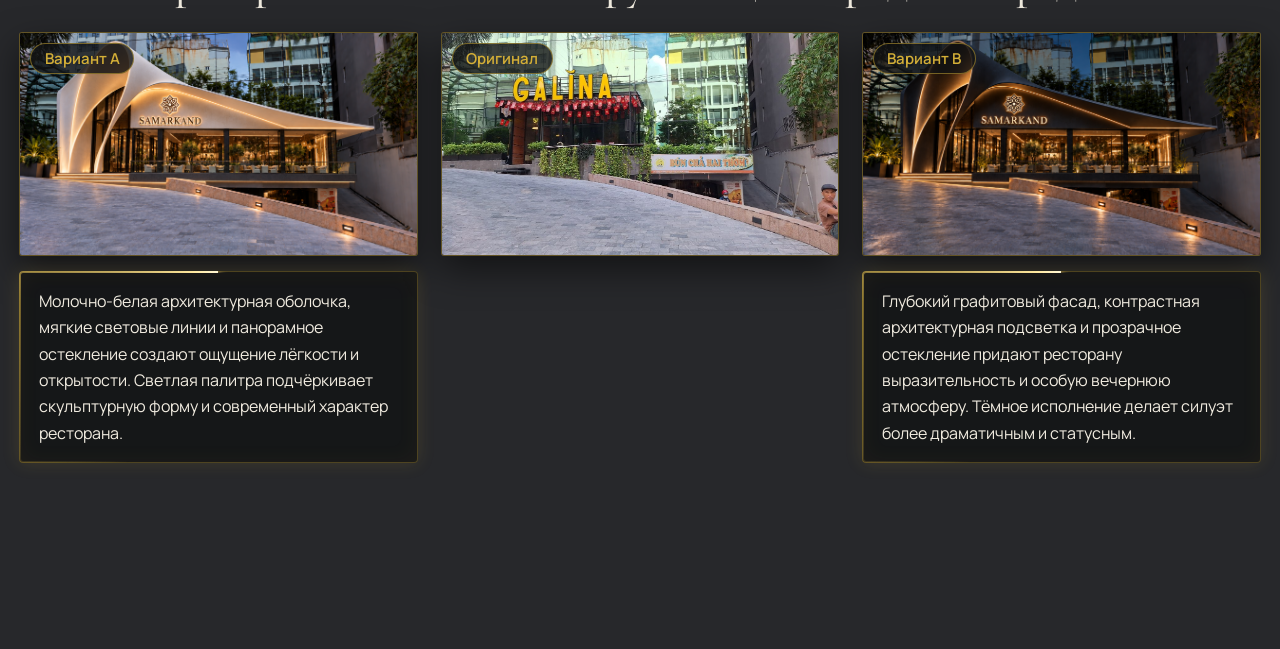
==== commit 49cde739: "Add files via upload" ====
--- a/index.html
+++ b/index.html
@@ -63,16 +63,19 @@
 footer{display:flex;flex-wrap:wrap;gap:1rem;justify-content:center;padding:2rem 1rem 4rem}
 /* --- просмотр фото --- */
 html.lbo,html.lbo body{overflow:hidden}
-#lb{position:fixed;inset:0;z-index:100;display:flex;background:rgba(5,6,8,.95);overscroll-behavior:contain}
+#lb{position:fixed;inset:0;z-index:100;display:flex;background:#07080a;overscroll-behavior:contain;touch-action:pan-y}
 #lb[hidden]{display:none}
 .lbs{width:100%;height:100%;box-sizing:border-box;overflow:auto;display:flex;flex-direction:column;align-items:center;justify-content:safe center;gap:1rem;padding:calc(env(safe-area-inset-top,0px) + 62px) 14px calc(env(safe-area-inset-bottom,0px) + 22px)}
-#lbi{max-width:100%;max-height:calc(100svh - 210px);min-height:120px;object-fit:contain;border:1px solid rgba(212,175,55,.45);box-shadow:0 0 40px rgba(212,175,55,.25);background:rgba(0,0,0,.4)}
-#lbd{max-width:780px;flex:none}
+.lbw{position:relative;width:100%;max-width:1400px;flex:none;overflow:hidden;touch-action:none;border:1px solid rgba(212,175,55,.45);box-shadow:0 0 40px rgba(212,175,55,.2);background:rgba(0,0,0,.4)}
+#lbi{display:block;width:100%;height:auto;max-height:calc(100svh - 190px);min-height:120px;object-fit:contain;transform-origin:center;will-change:transform;user-select:none;-webkit-user-drag:none}
+#lb.nod #lbi{max-height:calc(100svh - 130px)}
+#lbd{max-width:780px;flex:none;font-size:15px}
+#lbd b{font-size:17px}
 #lbd[hidden]{display:none}
 #lbt{position:fixed;left:14px;top:calc(env(safe-area-inset-top,0px) + 20px);z-index:2;font:600 15px Manrope,sans-serif;color:var(--gold)}
-.lbx,.lbn{position:fixed;z-index:3;border:1px solid rgba(212,175,55,.6);background:rgba(18,19,21,.85);color:#ffe9a0;cursor:pointer;font-family:Manrope,sans-serif;-webkit-tap-highlight-color:transparent}
-.lbx{top:calc(env(safe-area-inset-top,0px) + 10px);right:12px;width:48px;height:48px;border-radius:50%;font-size:22px}
-.lbn{top:50%;transform:translateY(-50%);width:44px;height:60px;border-radius:6px;font-size:30px;opacity:.85}
+.lbx,.lbn{z-index:3;border:1px solid rgba(212,175,55,.6);background:rgba(18,19,21,.85);color:#ffe9a0;cursor:pointer;font-family:Manrope,sans-serif;-webkit-tap-highlight-color:transparent}
+.lbx{position:fixed;top:calc(env(safe-area-inset-top,0px) + 10px);right:12px;width:48px;height:48px;border-radius:50%;font-size:22px}
+.lbn{position:absolute;top:50%;transform:translateY(-50%);width:44px;height:60px;border-radius:6px;font-size:30px;opacity:.85}
 .lbn[hidden]{display:none}
 #lbp{left:8px}#lbn{right:8px}
 .lbx:hover,.lbn:hover{box-shadow:0 0 18px rgba(255,200,80,.6);border-color:#ffe08a}
@@ -104,7 +107,7 @@
 <p class="note">Нажмите на фото, чтобы открыть его крупно</p><div id="works"></div></section>
 <section class="s" id="videos" hidden><h2 id="vt"></h2><div id="vgrid"></div></section>
 <footer id="foot"></footer>
-<div id="lb" hidden><span id="lbt"></span><button class="lbx" id="lbx" aria-label="Закрыть">✕</button><button class="lbn" id="lbp" aria-label="Назад">‹</button><button class="lbn" id="lbn" aria-label="Вперёд">›</button><div class="lbs"><img id="lbi" alt=""><div class="fdesc" id="lbd" hidden></div></div></div>
+<div id="lb" hidden><span id="lbt"></span><button class="lbx" id="lbx" aria-label="Закрыть">✕</button><div class="lbs"><div class="lbw"><img id="lbi" alt="" draggable="false"><button class="lbn" id="lbp" aria-label="Назад">‹</button><button class="lbn" id="lbn" aria-label="Вперёд">›</button></div><div class="fdesc" id="lbd" hidden></div></div></div>
 <script src="store.js"></script>
 <script>
 async function getData(){
@@ -164,7 +167,11 @@
 const fmt=t=>{t=(t||'').trim();const [a,...b]=t.split('\n'),rest=b.join('\n').trim();return !t?'':rest?`<b>${esc(a)}</b>${esc(rest)}`:esc(a)};
 /* ---------- просмотр фото (кнопка «назад» на телефоне закрывает его, а не сайт) ---------- */
 const lb=$('#lb'),lbi=$('#lbi'),lbd=$('#lbd');let L=[],li=0,lbOpen=false;
-function showLB(){const it=L[li];lbi.src=it.src;$('#lbt').textContent=it.tag+(L.length>1?'  ·  '+(li+1)+' / '+L.length:'');lbd.innerHTML=fmt(it.d);lbd.hidden=!it.d;$('#lbp').hidden=$('#lbn').hidden=L.length<2;$('.lbs',lb).scrollTop=0}
+const Z={z:1,x:0,y:0},wrap=$('.lbw',lb);
+const zApply=a=>{lbi.style.transition=a?'transform .25s':'none';lbi.style.transform=`translate(${Z.x}px,${Z.y}px) scale(${Z.z})`};
+const zReset=a=>{Z.z=1;Z.x=Z.y=0;zApply(a)};
+const zClamp=()=>{const r=wrap.getBoundingClientRect(),mx=(Z.z-1)*r.width/2,my=(Z.z-1)*r.height/2;Z.x=Math.max(-mx,Math.min(mx,Z.x));Z.y=Math.max(-my,Math.min(my,Z.y))};
+function showLB(){const it=L[li];zReset(false);lbi.src=it.src;$('#lbt').textContent=it.tag+(L.length>1?'  ·  '+(li+1)+' / '+L.length:'');lbd.innerHTML=fmt(it.d);lbd.hidden=!it.d;lb.classList.toggle('nod',!it.d);$('#lbp').hidden=$('#lbn').hidden=L.length<2;$('.lbs',lb).scrollTop=0}
 function openLB(list,i){L=list;li=i;showLB();lb.hidden=false;document.documentElement.classList.add('lbo');
  if(!lbOpen){lbOpen=true;try{history.pushState({lb:1},'')}catch(e){}}}
 function hideLB(){lb.hidden=true;lbi.removeAttribute('src');document.documentElement.classList.remove('lbo');lbOpen=false}
@@ -174,8 +181,23 @@
 $('#lbx').onclick=closeLB;$('#lbp').onclick=()=>stepLB(-1);$('#lbn').onclick=()=>stepLB(1);
 lb.addEventListener('click',e=>{if(e.target===lb||e.target.classList.contains('lbs'))closeLB()});
 addEventListener('keydown',e=>{if(!lbOpen)return;if(e.key==='Escape')closeLB();else if(e.key==='ArrowLeft')stepLB(-1);else if(e.key==='ArrowRight')stepLB(1)});
-let tx=null,ty=0;lb.addEventListener('touchstart',e=>{tx=e.touches[0].clientX;ty=e.touches[0].clientY},{passive:true});
+let tx=null,ty=0;lb.addEventListener('touchstart',e=>{if(e.touches.length>1||Z.z>1){tx=null;return}tx=e.touches[0].clientX;ty=e.touches[0].clientY},{passive:true});
 lb.addEventListener('touchend',e=>{if(tx==null)return;const dx=e.changedTouches[0].clientX-tx,dy=e.changedTouches[0].clientY-ty;tx=null;if(Math.abs(dx)>55&&Math.abs(dx)>Math.abs(dy)*1.5)stepLB(dx<0?1:-1)},{passive:true});
+/* зум фото в окне просмотра: щипок двумя пальцами, двигать одним, двойное касание */
+let gz=null,lastTap=0;
+wrap.addEventListener('touchstart',e=>{
+ if(e.touches.length===2){const [a,b]=e.touches,r=wrap.getBoundingClientRect(),cx=r.left+r.width/2,cy=r.top+r.height/2,mx=(a.clientX+b.clientX)/2,my=(a.clientY+b.clientY)/2;
+  gz={t:2,d:Math.hypot(a.clientX-b.clientX,a.clientY-b.clientY),z:Z.z,cx,cy,px:(mx-cx-Z.x)/Z.z,py:(my-cy-Z.y)/Z.z}}
+ else if(e.touches.length===1){const t=e.touches[0],now=Date.now();
+  if(now-lastTap<300){lastTap=0;gz=null;if(Z.z>1)zReset(true);else{Z.z=2.5;Z.x=Z.y=0;zApply(true)}}
+  else{lastTap=now;gz={t:1,sx:t.clientX,sy:t.clientY,x:Z.x,y:Z.y}}}
+},{passive:true});
+wrap.addEventListener('touchmove',e=>{if(!gz)return;
+ if(gz.t===2&&e.touches.length===2){const [a,b]=e.touches,d=Math.hypot(a.clientX-b.clientX,a.clientY-b.clientY),mx=(a.clientX+b.clientX)/2,my=(a.clientY+b.clientY)/2;
+  Z.z=Math.max(1,Math.min(5,gz.z*d/gz.d));Z.x=mx-gz.cx-Z.z*gz.px;Z.y=my-gz.cy-Z.z*gz.py;zClamp();zApply(false)}
+ else if(gz.t===1&&Z.z>1&&e.touches.length===1){const t=e.touches[0];Z.x=gz.x+t.clientX-gz.sx;Z.y=gz.y+t.clientY-gz.sy;zClamp();zApply(false)}
+ e.preventDefault()},{passive:false});
+wrap.addEventListener('touchend',e=>{if(e.touches.length===0){gz=null;if(Z.z<1.05)zReset(true)}else if(e.touches.length===1){gz=null}},{passive:true});
 /* ---------- работы: Вариант A — Оригинал — Вариант B по порядку ---------- */
 slides.forEach(s=>{
  const w=document.createElement('article');w.className='work';
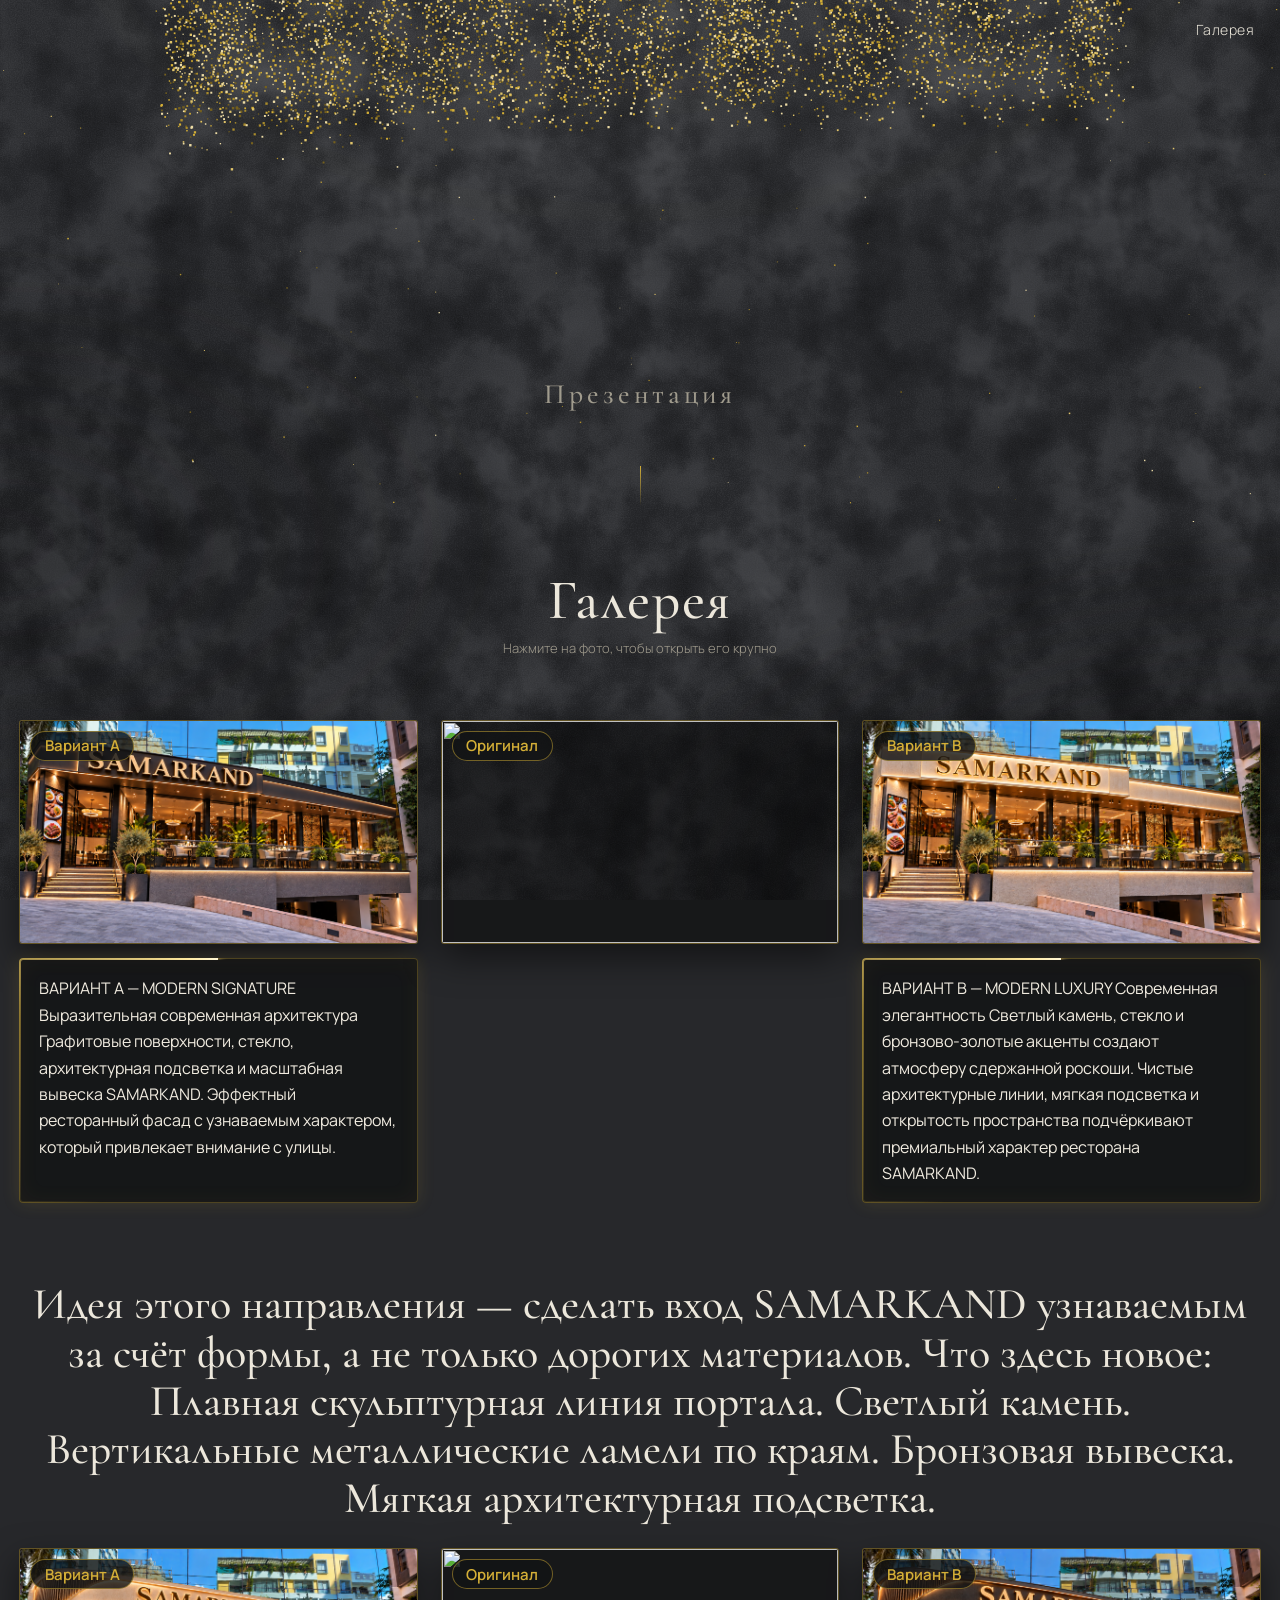
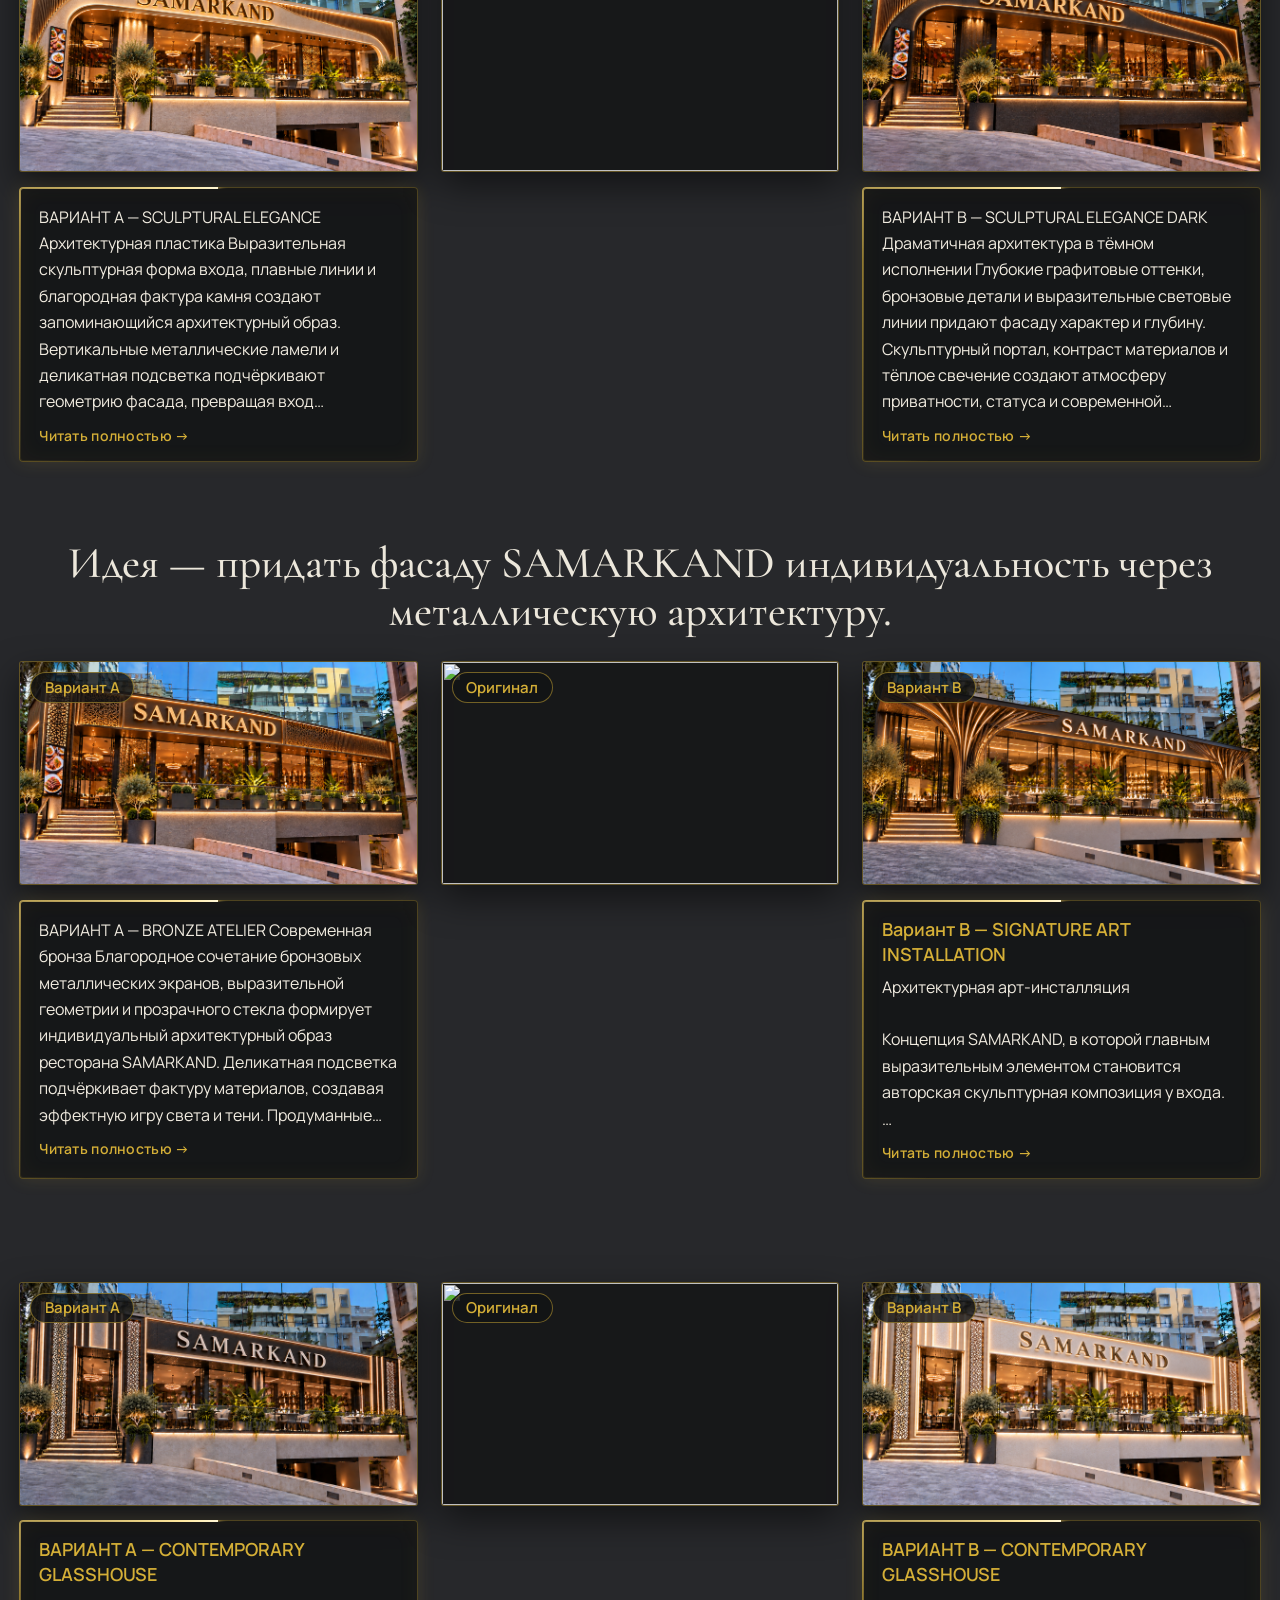
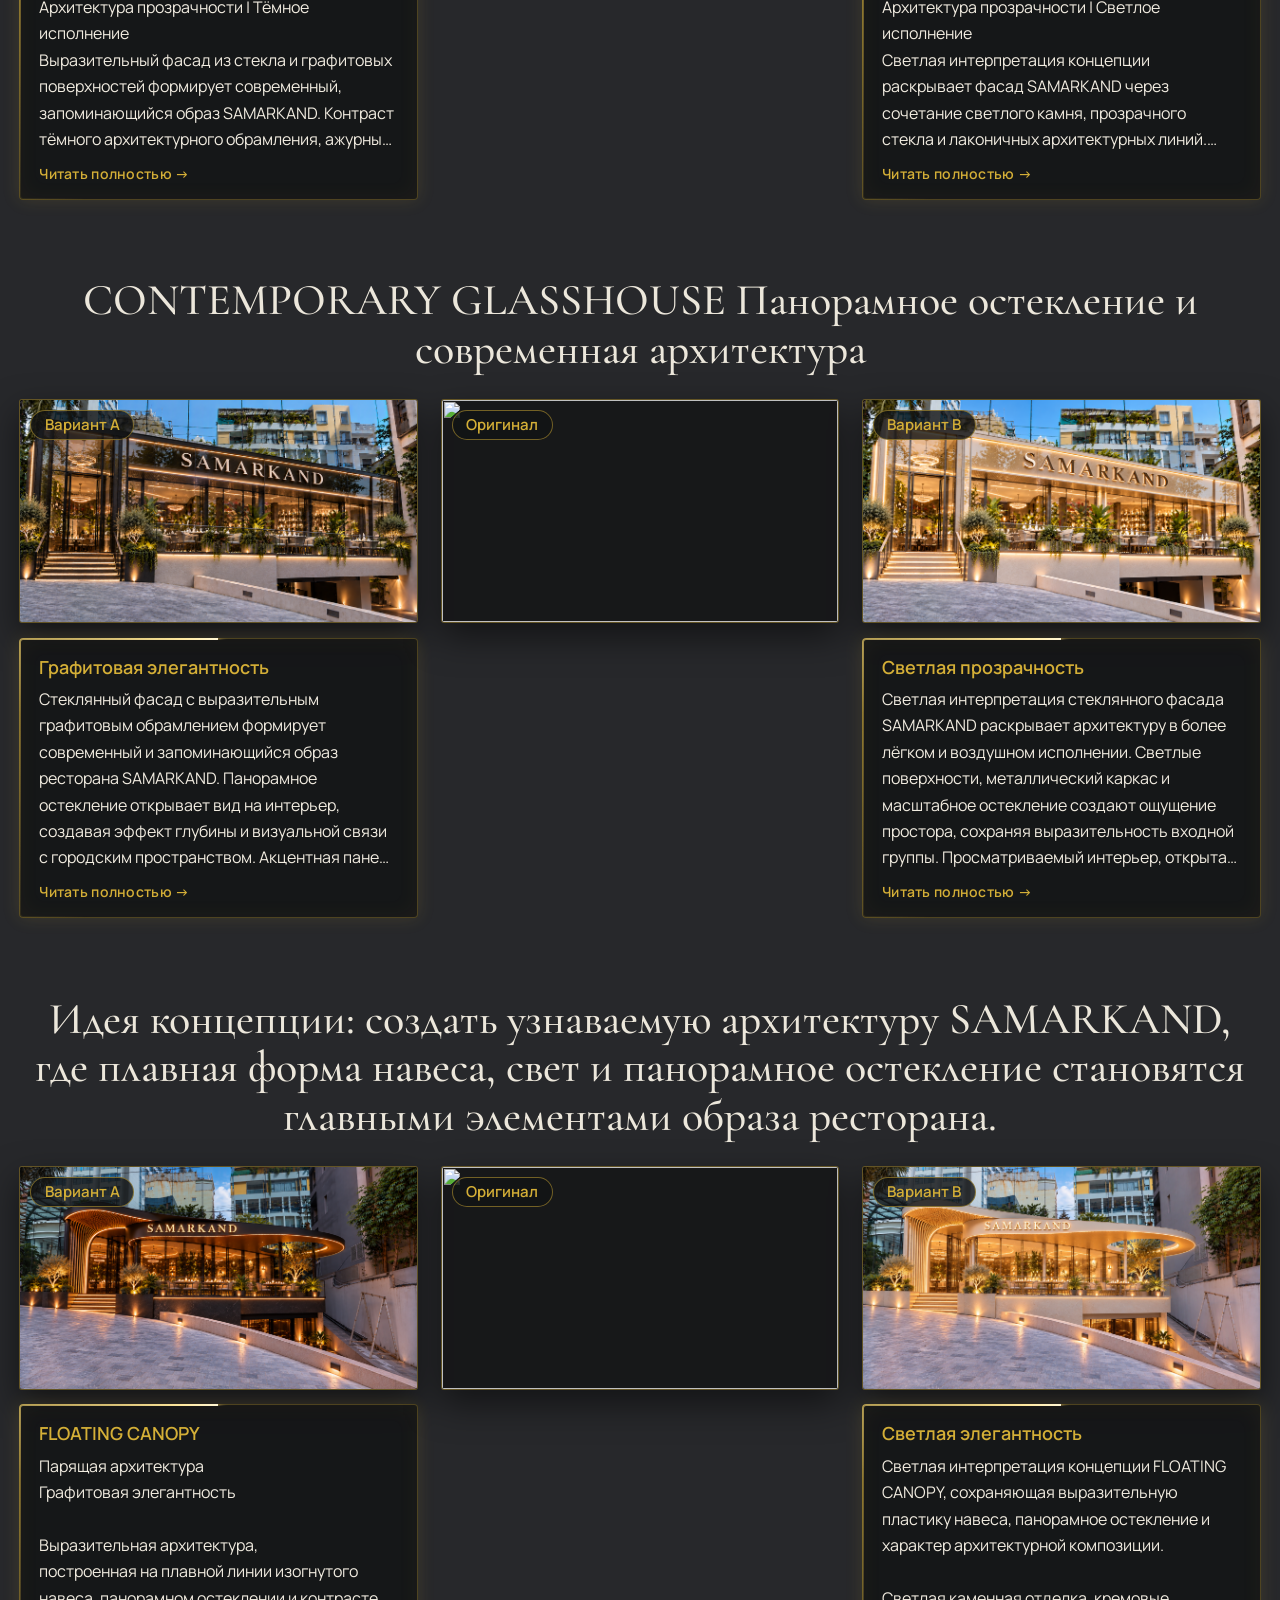
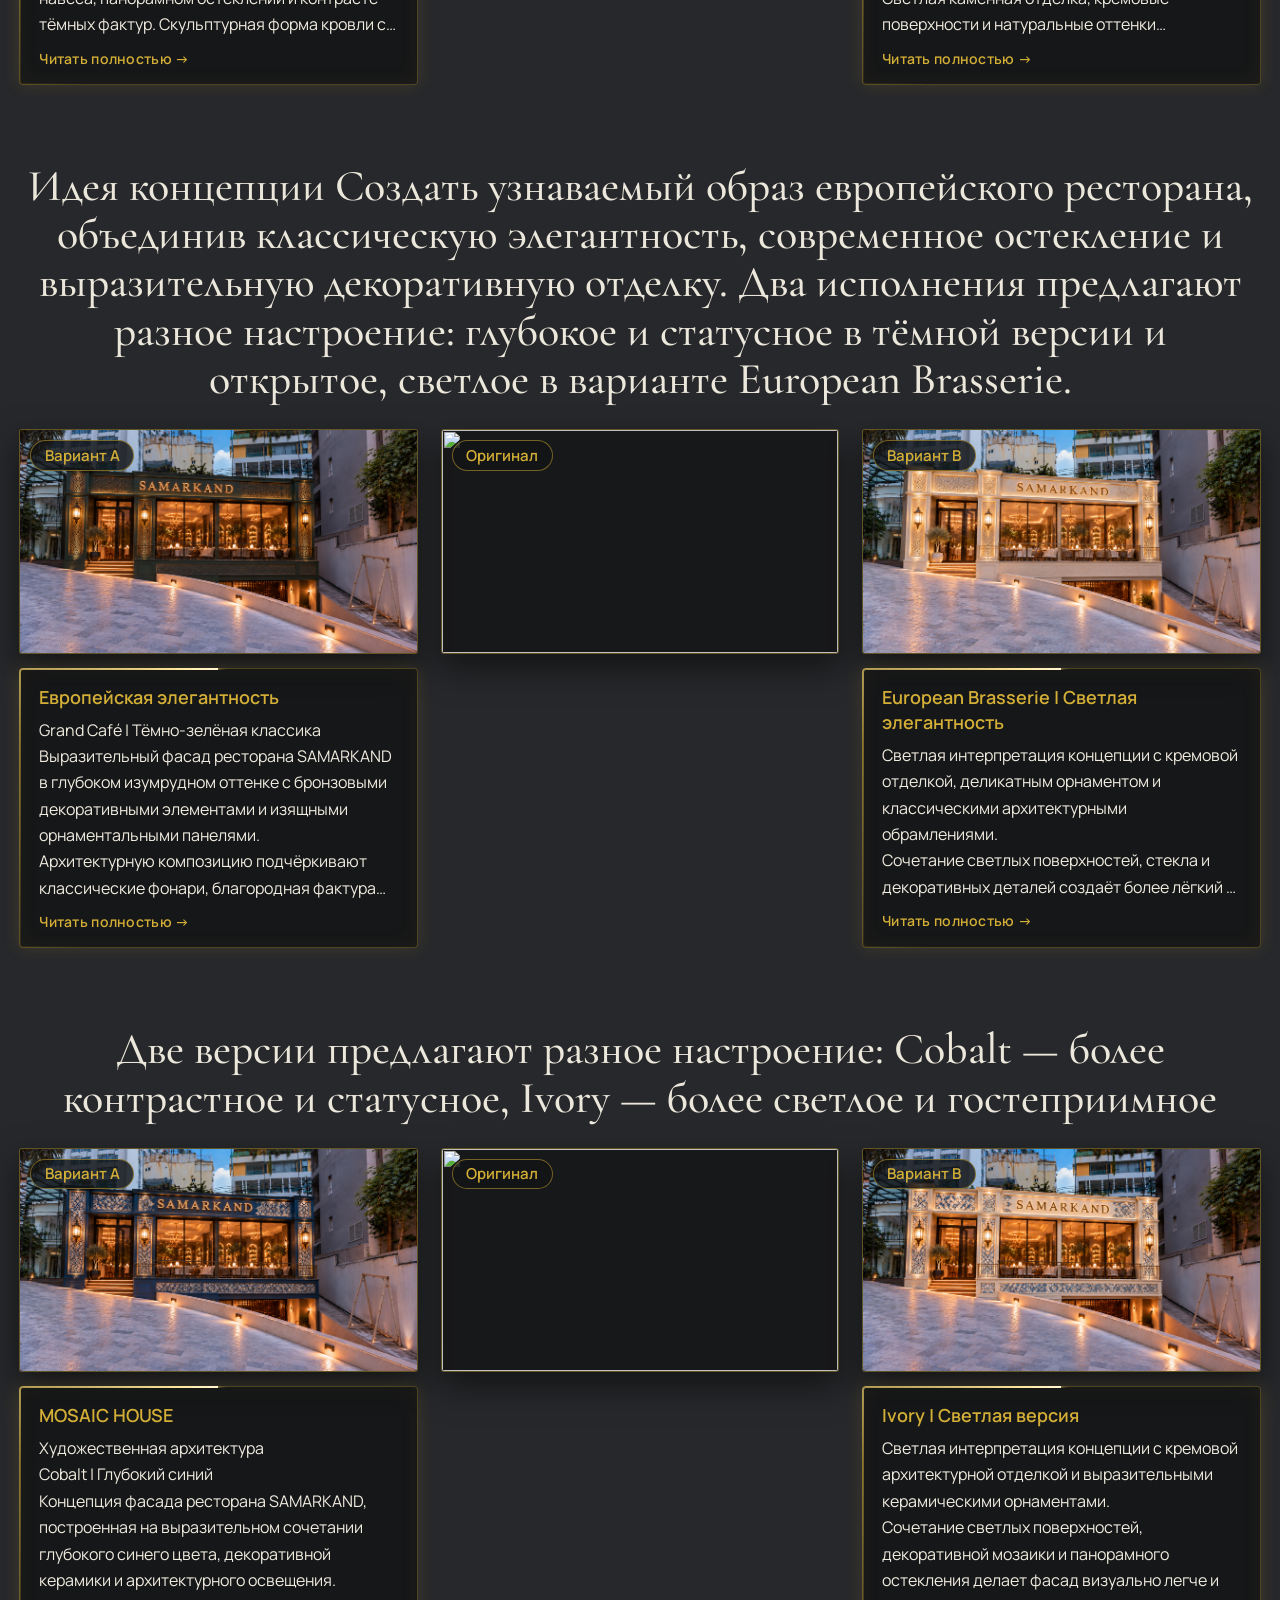
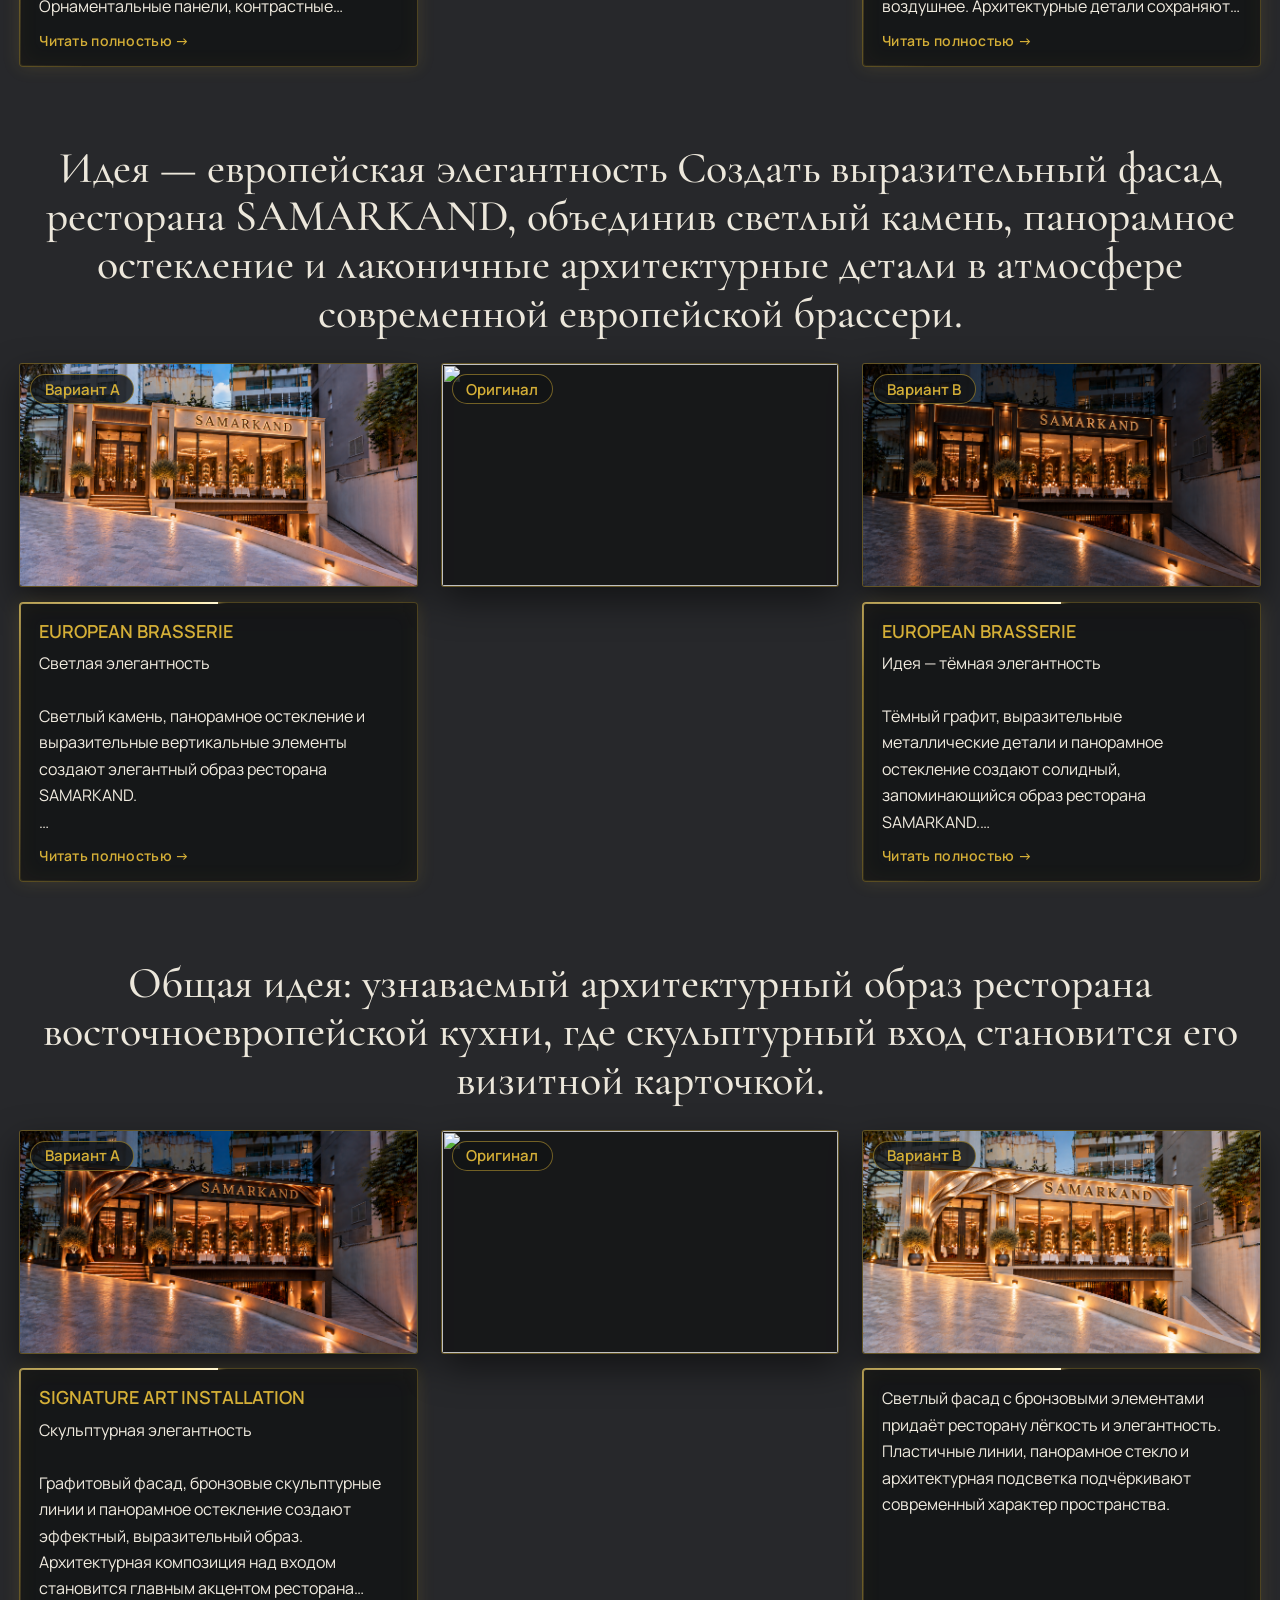
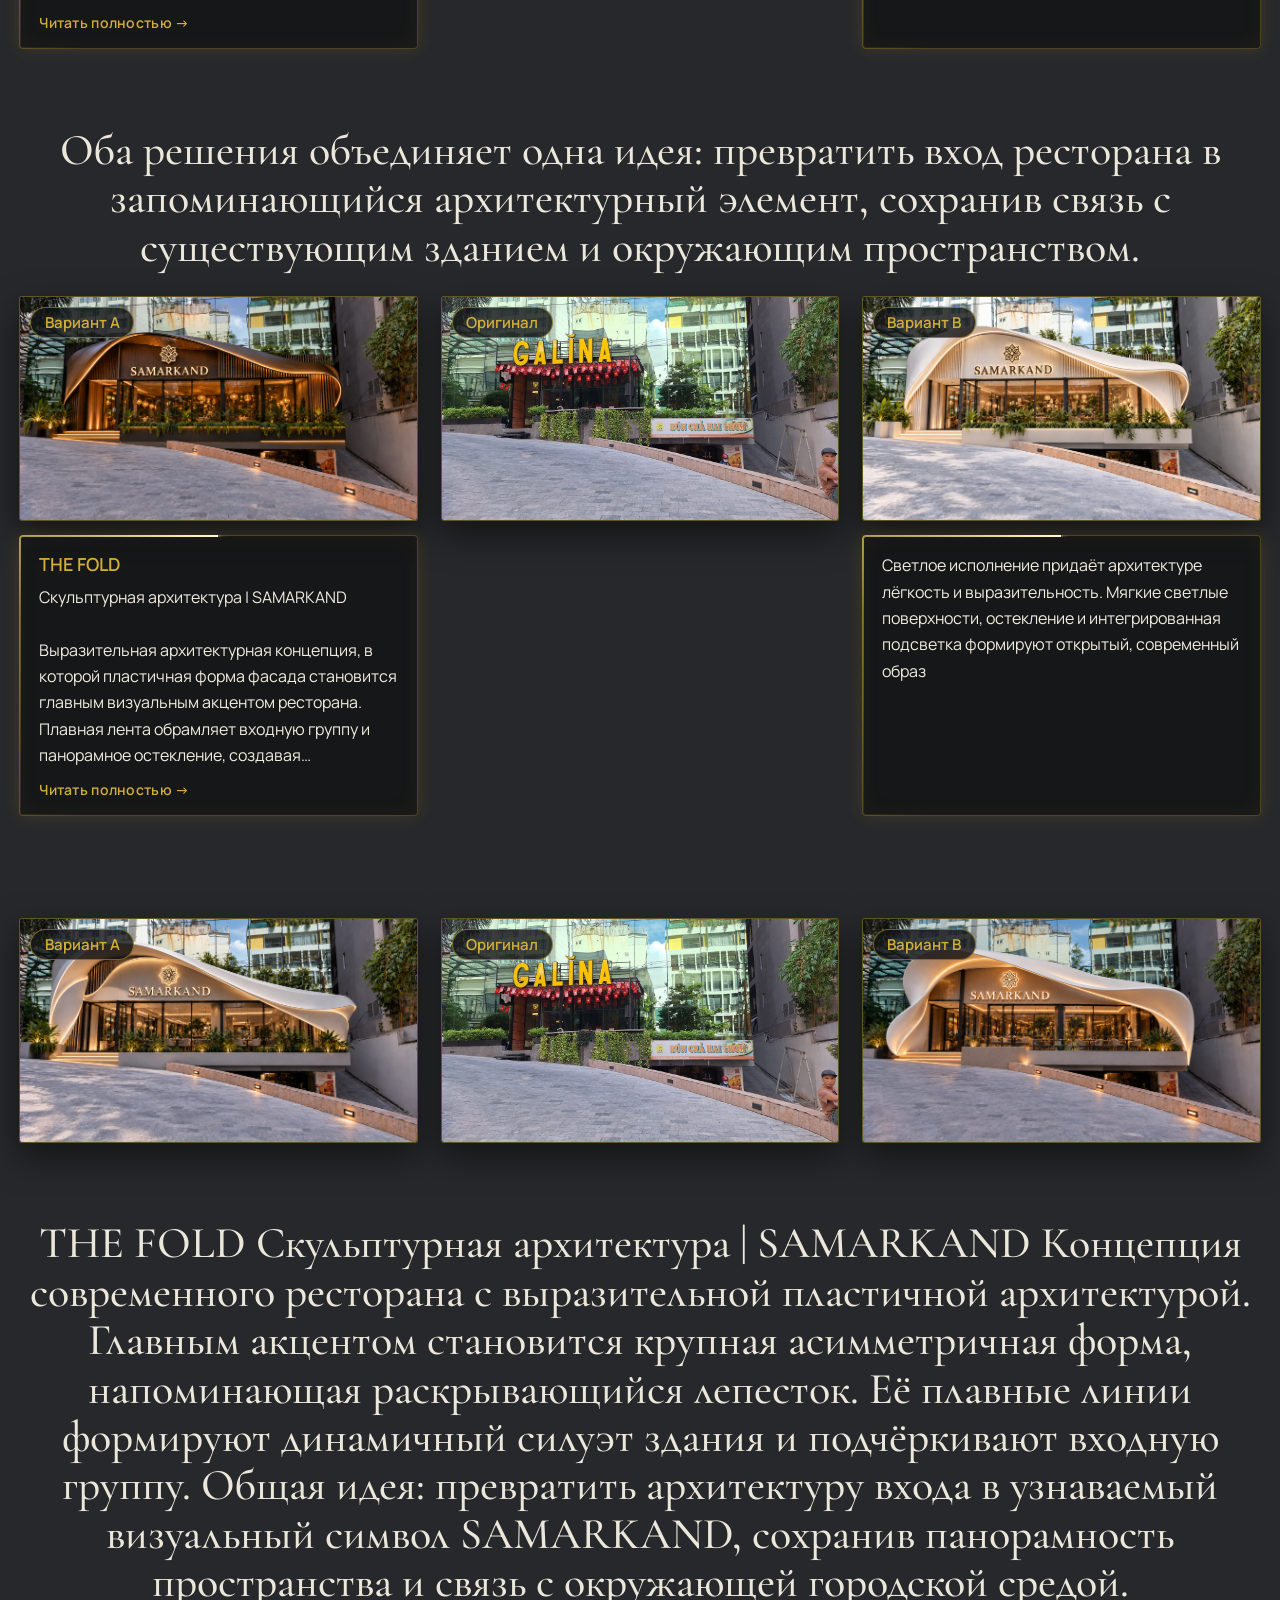
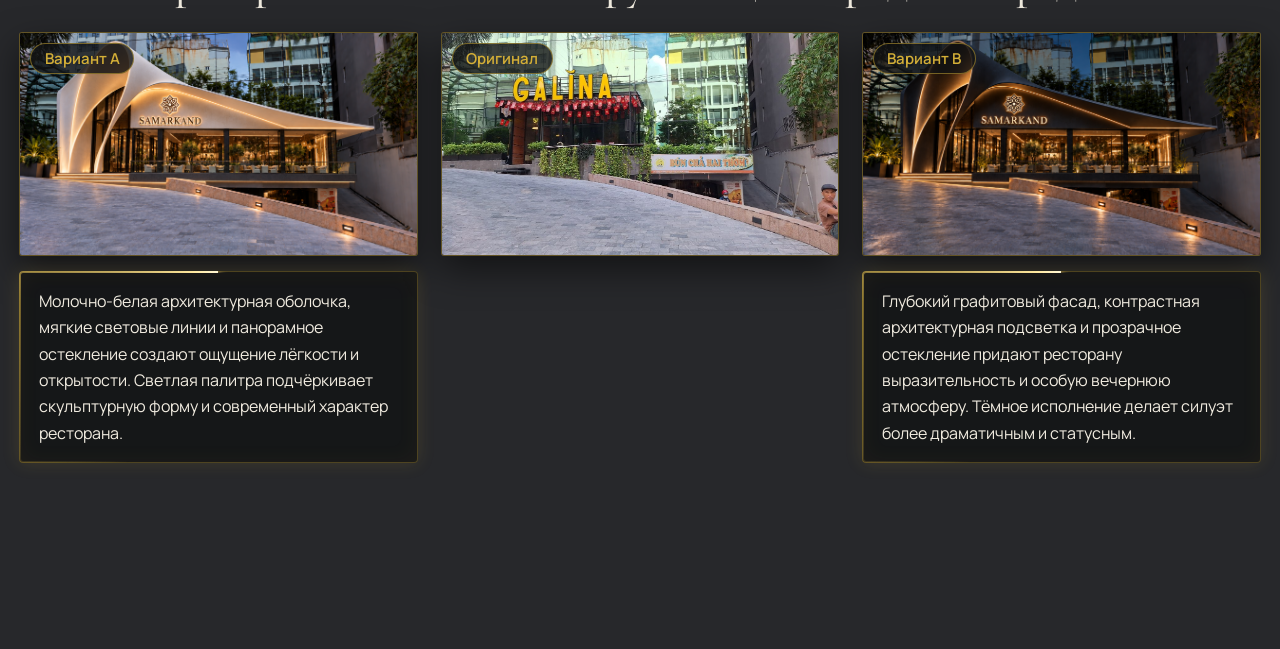
==== commit cec58cd7: "Add files via upload" ====
--- a/index.html
+++ b/index.html
@@ -79,6 +79,13 @@
 .lbn[hidden]{display:none}
 #lbp{left:8px}#lbn{right:8px}
 .lbx:hover,.lbn:hover{box-shadow:0 0 18px rgba(255,200,80,.6);border-color:#ffe08a}
+/* компьютер: фото слева на всю высоту, описание справа — всё видно без прокрутки */
+@media(min-width:900px){
+ .lbs{flex-direction:row;align-items:center;justify-content:center;gap:1.6rem;padding:64px 28px 24px;overflow:hidden}
+ .lbw{flex:1 1 auto;width:auto;max-width:none;height:calc(100svh - 100px);display:flex;align-items:center;justify-content:center;border:0;box-shadow:none;background:none}
+ #lbi,#lb.nod #lbi{width:100%;height:100%;max-height:none;min-height:0;filter:drop-shadow(0 0 22px rgba(212,175,55,.3))}
+ #lbd{flex:0 0 360px;max-width:360px;max-height:calc(100svh - 100px);overflow:auto;align-self:center;font-size:16px}
+}
 @media(max-width:700px){
  #hero{height:clamp(280px,44svh,400px)}
  #sub{top:62%}
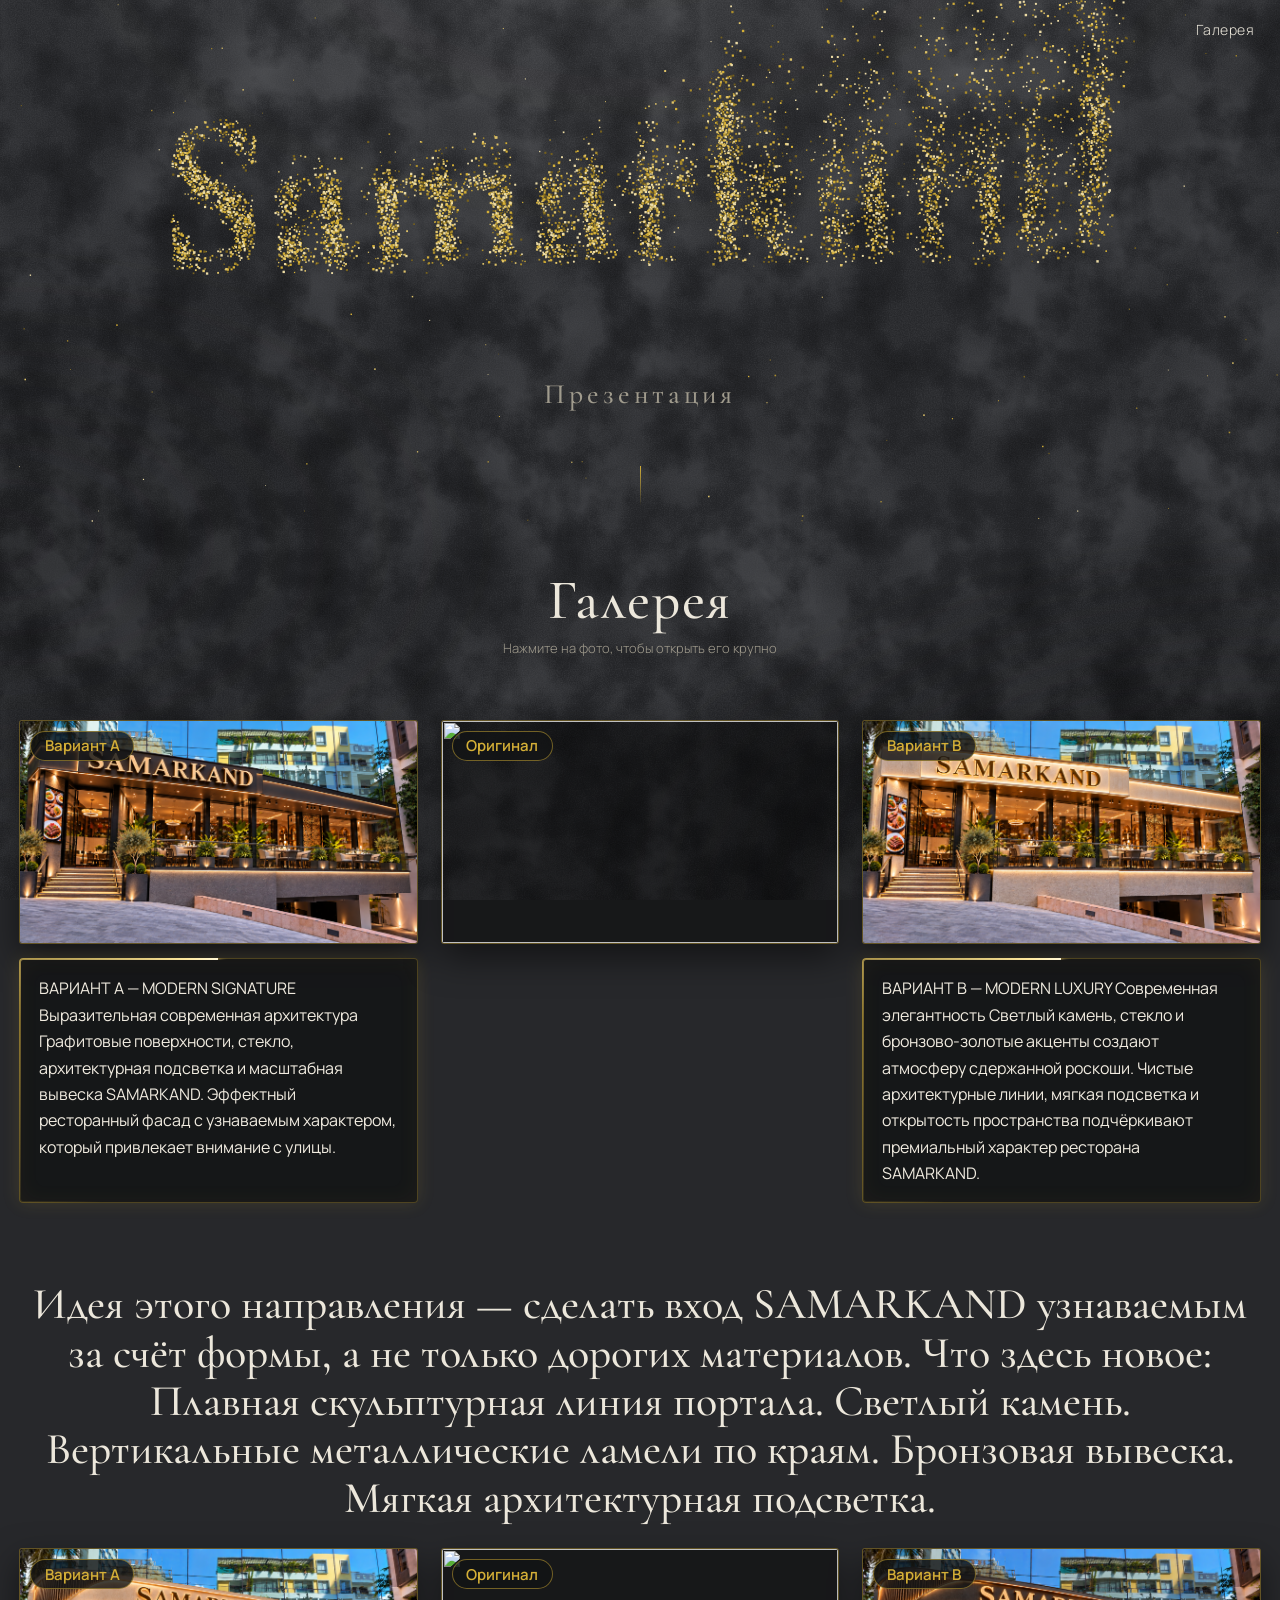
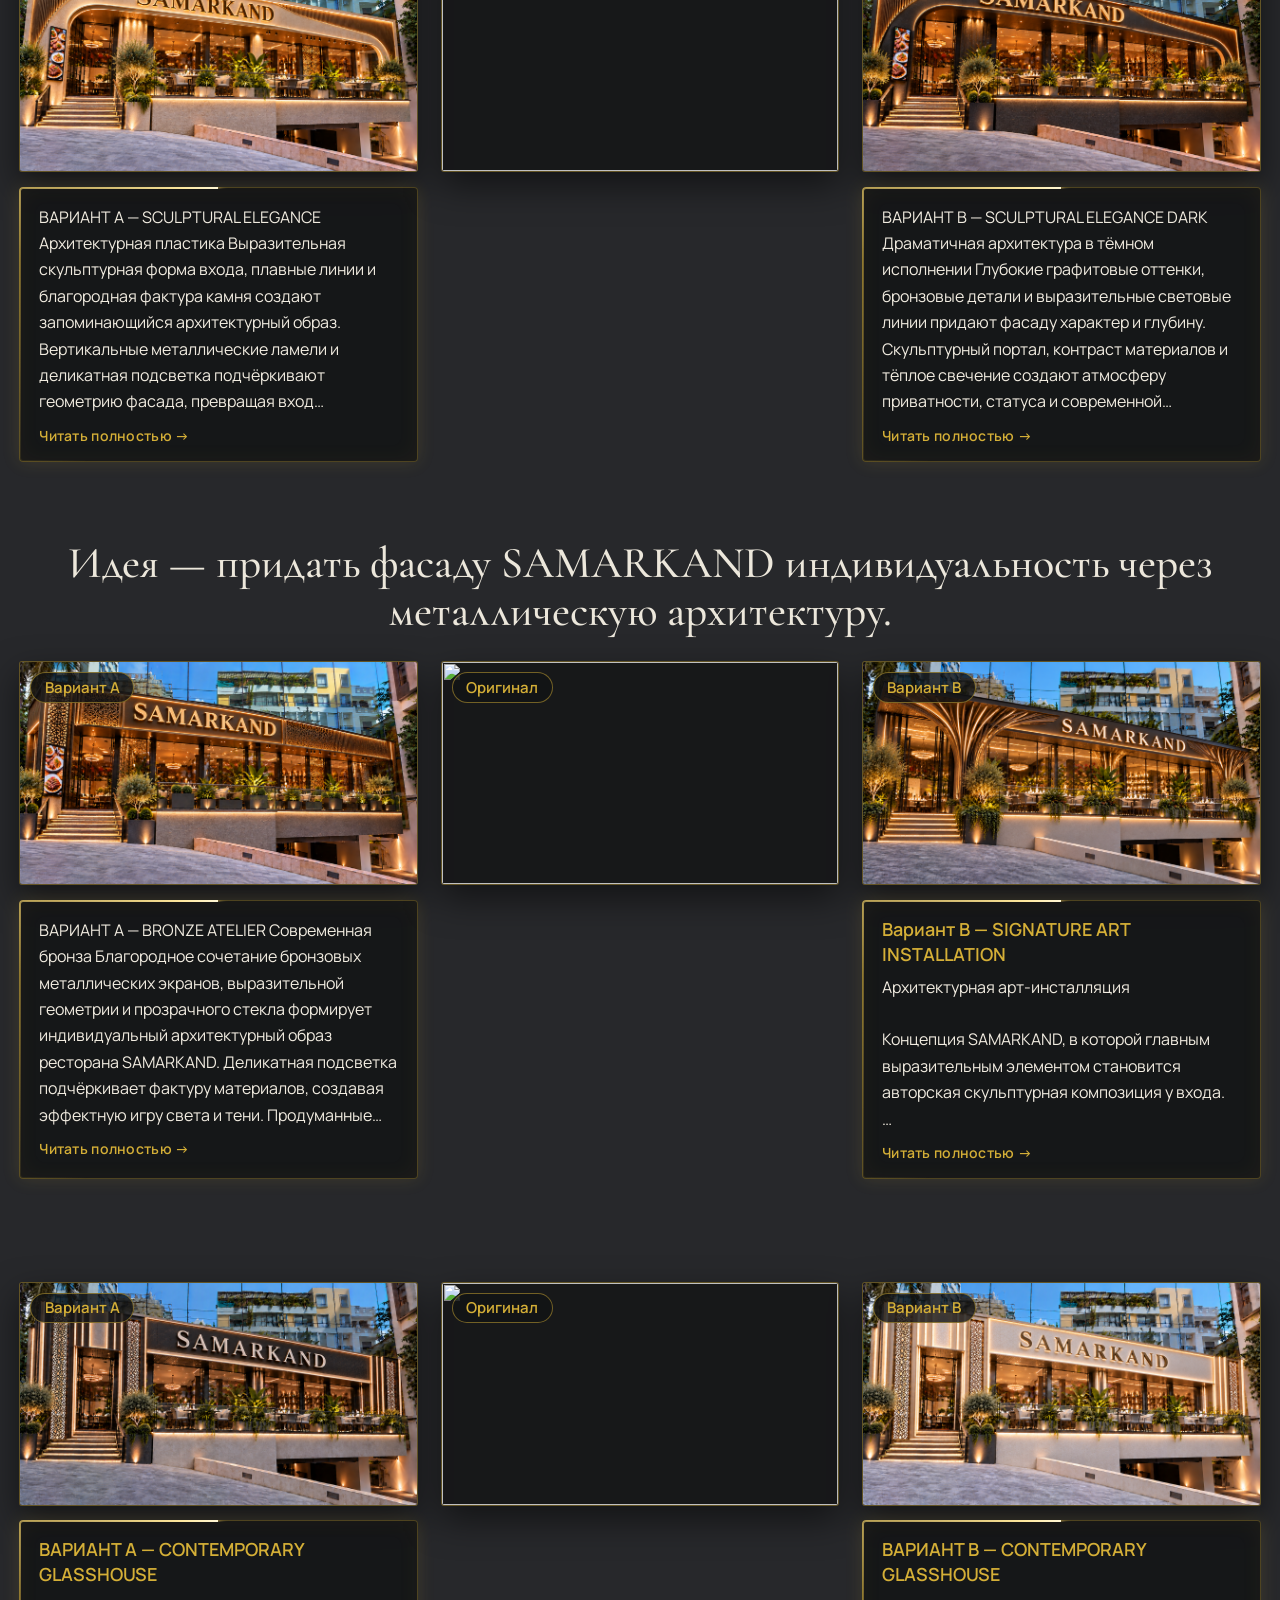
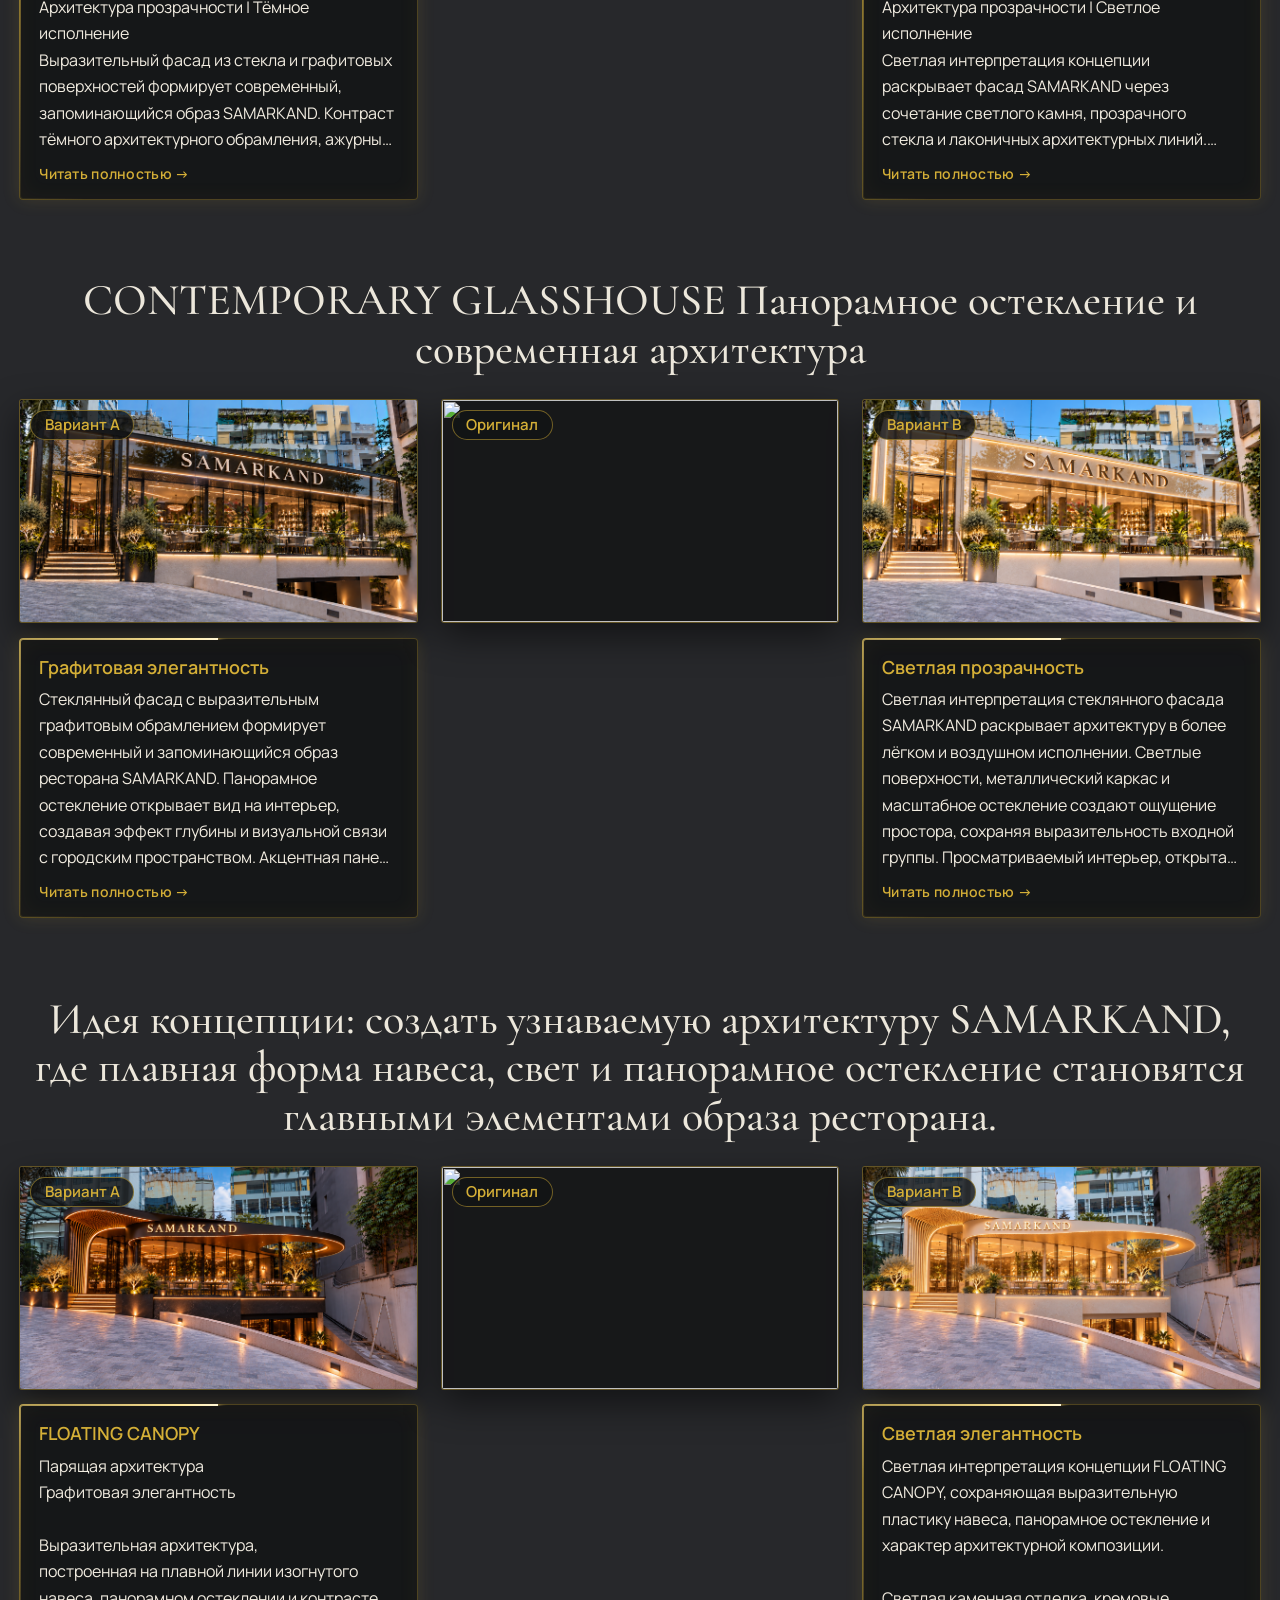
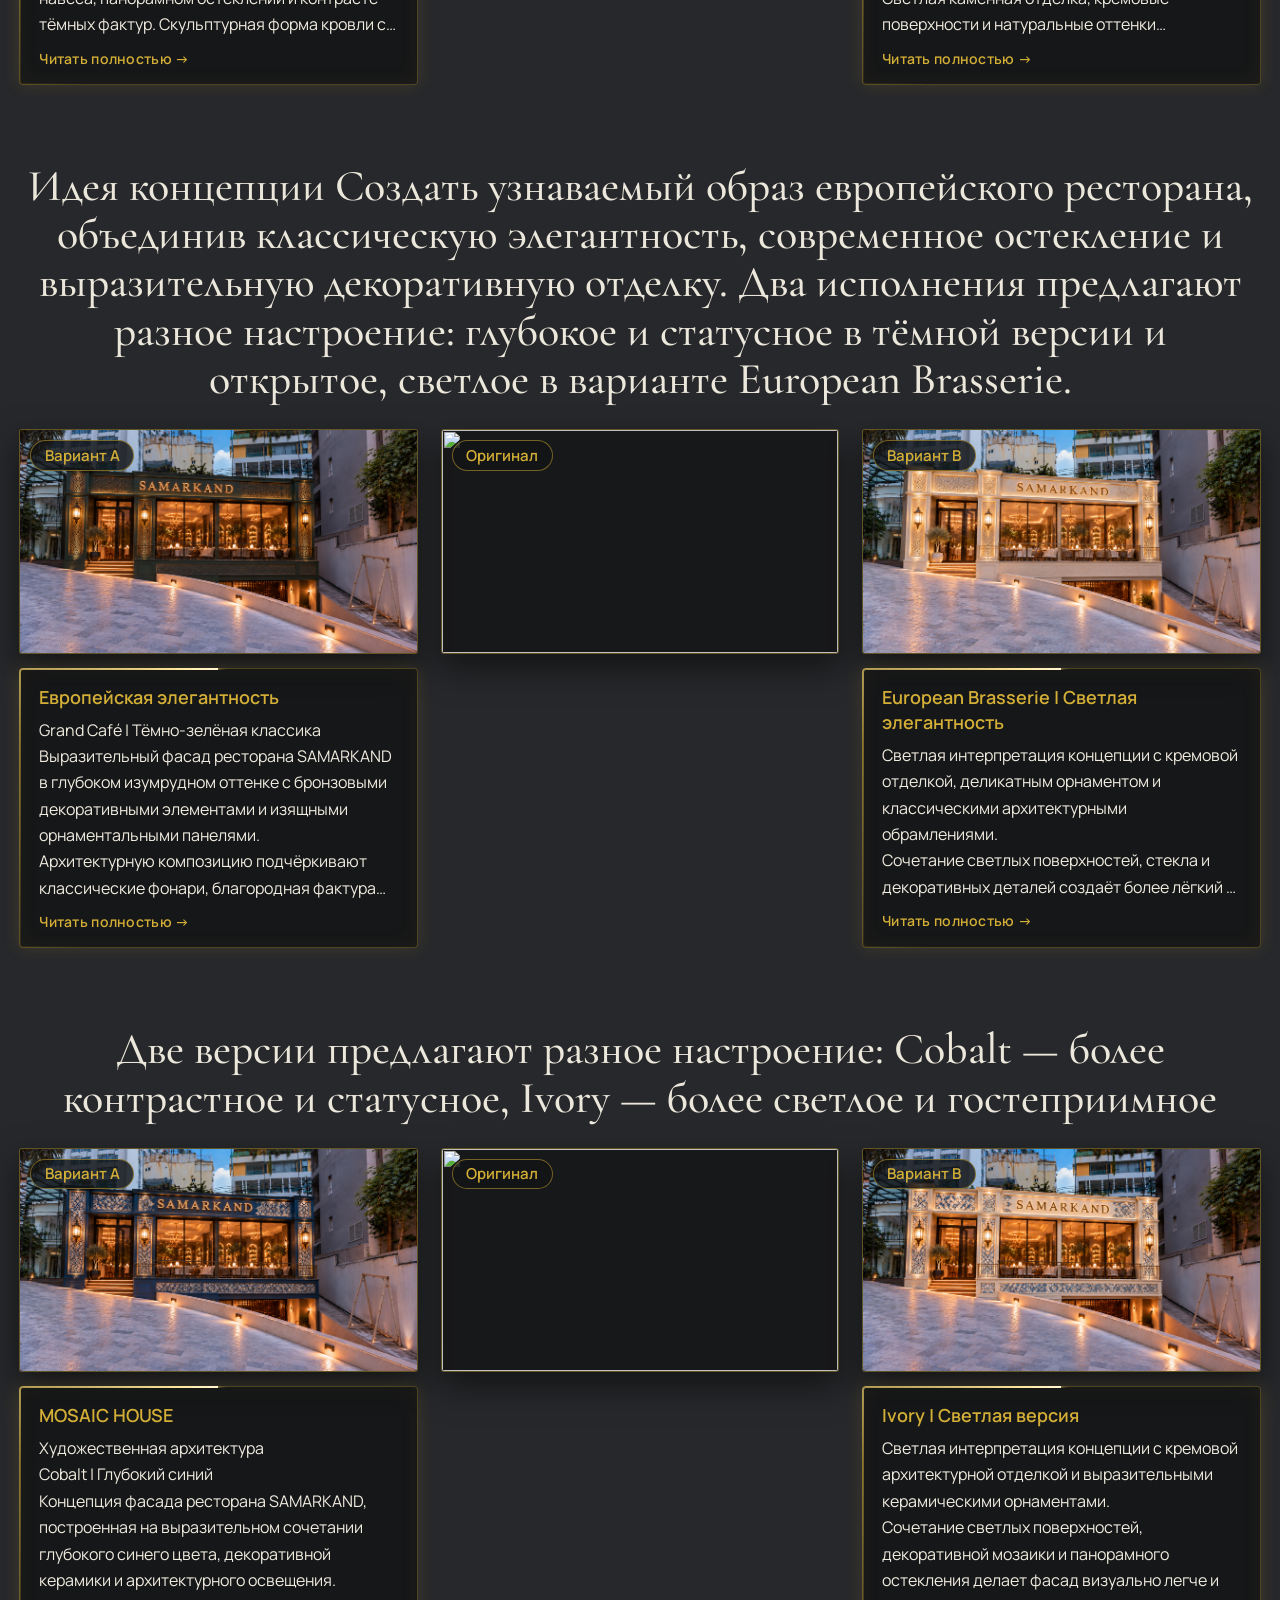
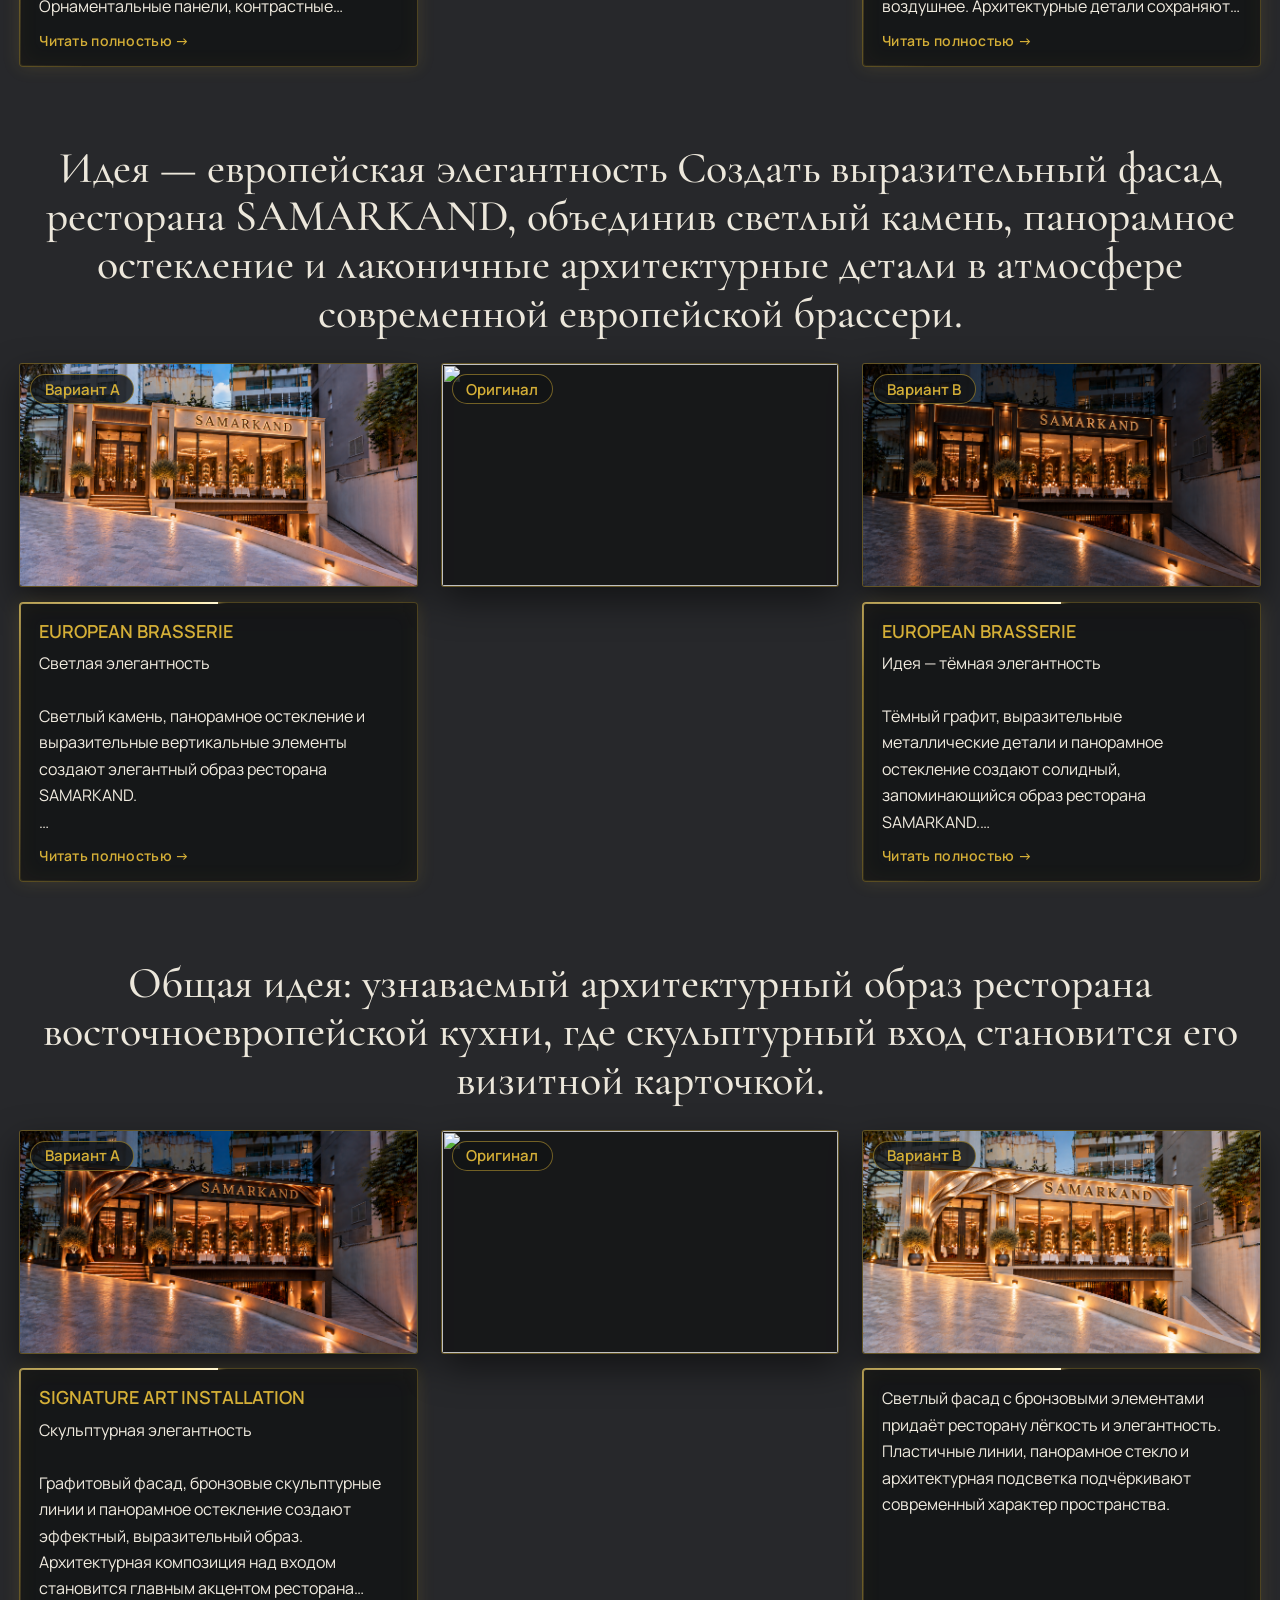
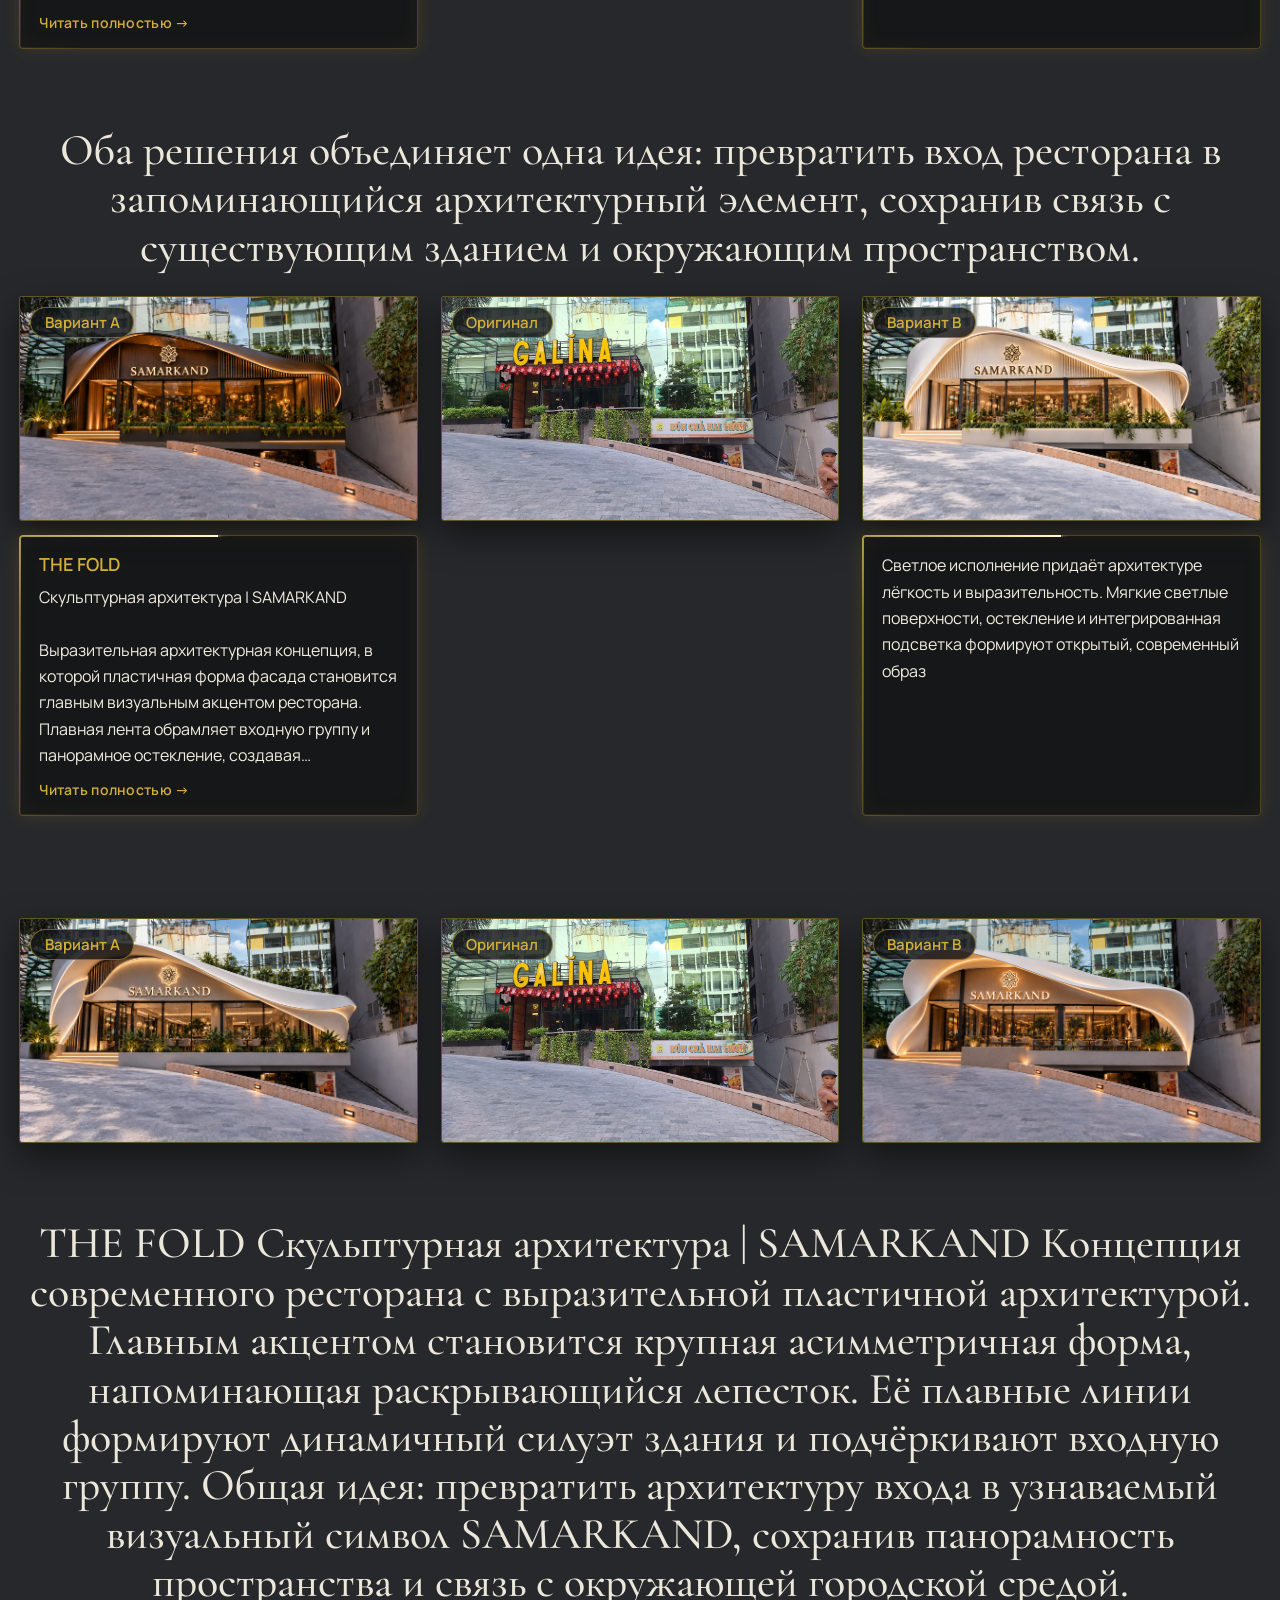
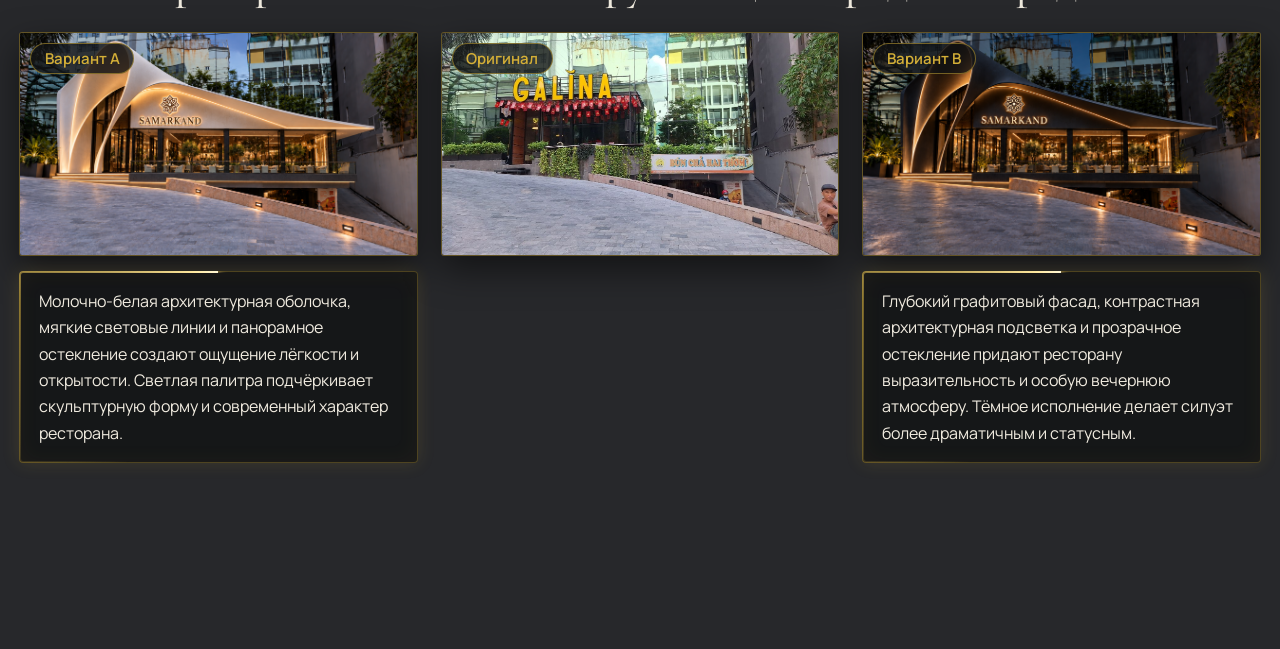
==== commit cca0dc4c: "Add files via upload" ====
--- a/index.html
+++ b/index.html
@@ -84,7 +84,10 @@
  .lbs{flex-direction:row;align-items:center;justify-content:center;gap:1.6rem;padding:64px 28px 24px;overflow:hidden}
  .lbw{flex:1 1 auto;width:auto;max-width:none;height:calc(100svh - 100px);display:flex;align-items:center;justify-content:center;border:0;box-shadow:none;background:none}
  #lbi,#lb.nod #lbi{width:100%;height:100%;max-height:none;min-height:0;filter:drop-shadow(0 0 22px rgba(212,175,55,.3))}
- #lbd{flex:0 0 360px;max-width:360px;max-height:calc(100svh - 100px);overflow:auto;align-self:center;font-size:16px}
+ #lbd{flex:0 0 360px;max-width:360px;align-self:center;font-size:16px;overflow:visible}
+ .lbtx{max-height:calc(100svh - 200px);overflow-y:auto;overflow-x:hidden;padding-right:8px;scrollbar-width:thin;scrollbar-color:rgba(212,175,55,.7) transparent}
+ .lbtx::-webkit-scrollbar{width:5px}.lbtx::-webkit-scrollbar-thumb{background:rgba(212,175,55,.7);border-radius:5px}
+ .lbtx::-webkit-scrollbar-track{background:transparent}
 }
 @media(max-width:700px){
  #hero{height:clamp(280px,44svh,400px)}
@@ -178,7 +181,7 @@
 const zApply=a=>{lbi.style.transition=a?'transform .25s':'none';lbi.style.transform=`translate(${Z.x}px,${Z.y}px) scale(${Z.z})`};
 const zReset=a=>{Z.z=1;Z.x=Z.y=0;zApply(a)};
 const zClamp=()=>{const r=wrap.getBoundingClientRect(),mx=(Z.z-1)*r.width/2,my=(Z.z-1)*r.height/2;Z.x=Math.max(-mx,Math.min(mx,Z.x));Z.y=Math.max(-my,Math.min(my,Z.y))};
-function showLB(){const it=L[li];zReset(false);lbi.src=it.src;$('#lbt').textContent=it.tag+(L.length>1?'  ·  '+(li+1)+' / '+L.length:'');lbd.innerHTML=fmt(it.d);lbd.hidden=!it.d;lb.classList.toggle('nod',!it.d);$('#lbp').hidden=$('#lbn').hidden=L.length<2;$('.lbs',lb).scrollTop=0}
+function showLB(){const it=L[li];zReset(false);lbi.src=it.src;$('#lbt').textContent=it.tag+(L.length>1?'  ·  '+(li+1)+' / '+L.length:'');lbd.innerHTML=it.d?`<div class="lbtx">${fmt(it.d)}</div>`:'';lbd.hidden=!it.d;lb.classList.toggle('nod',!it.d);$('#lbp').hidden=$('#lbn').hidden=L.length<2;$('.lbs',lb).scrollTop=0}
 function openLB(list,i){L=list;li=i;showLB();lb.hidden=false;document.documentElement.classList.add('lbo');
  if(!lbOpen){lbOpen=true;try{history.pushState({lb:1},'')}catch(e){}}}
 function hideLB(){lb.hidden=true;lbi.removeAttribute('src');document.documentElement.classList.remove('lbo');lbOpen=false}
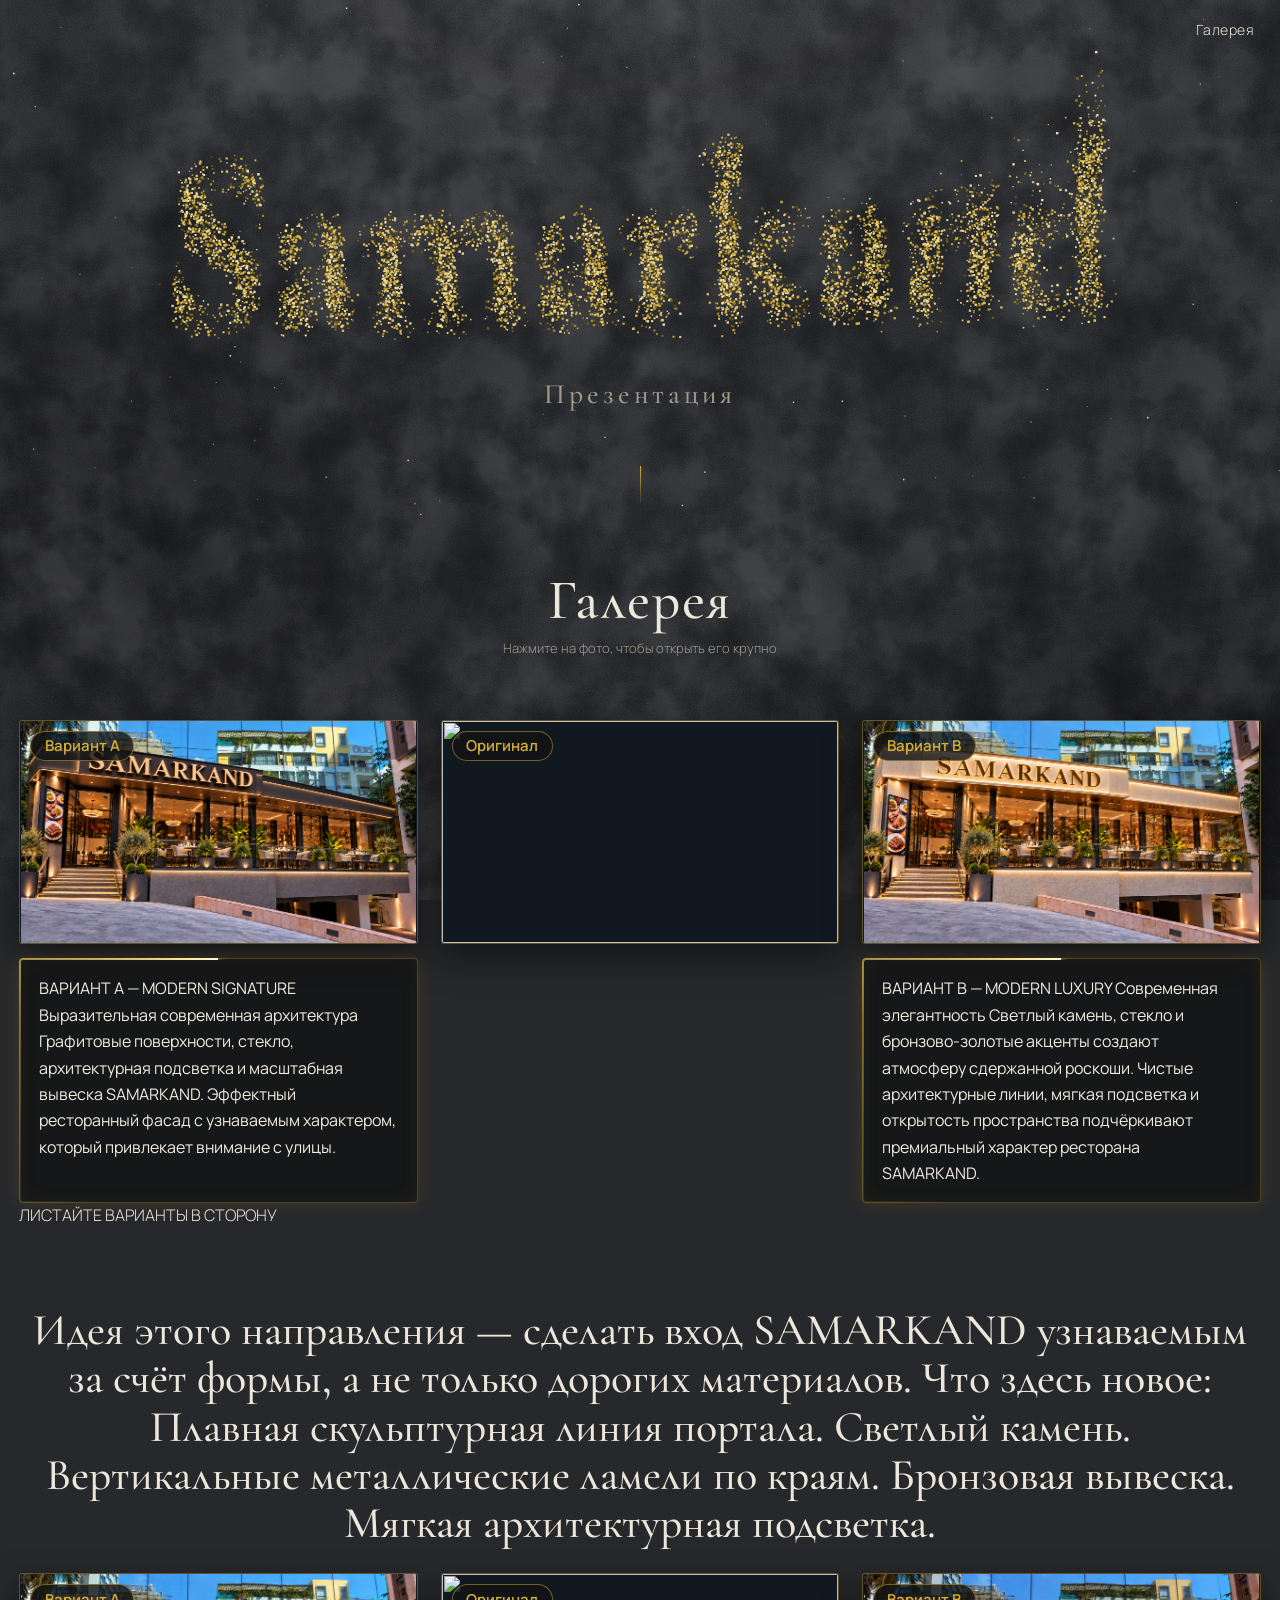
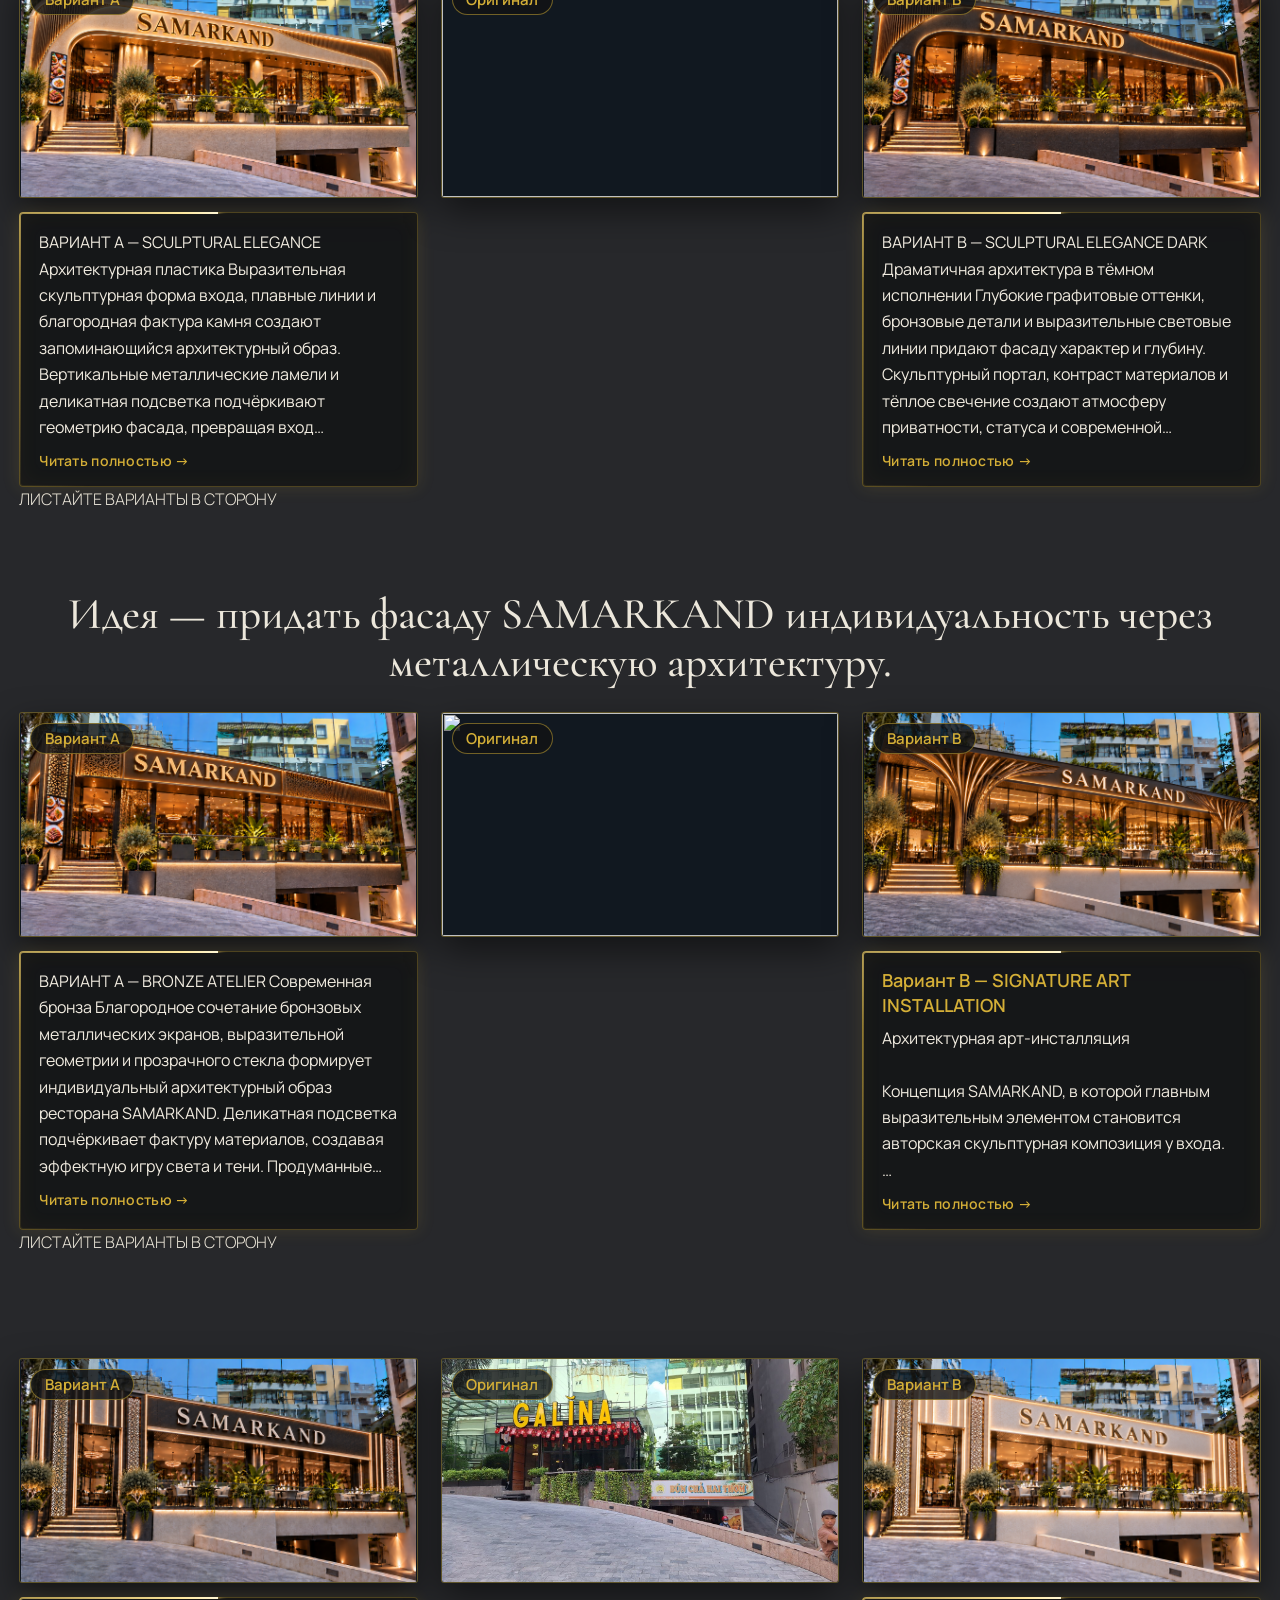
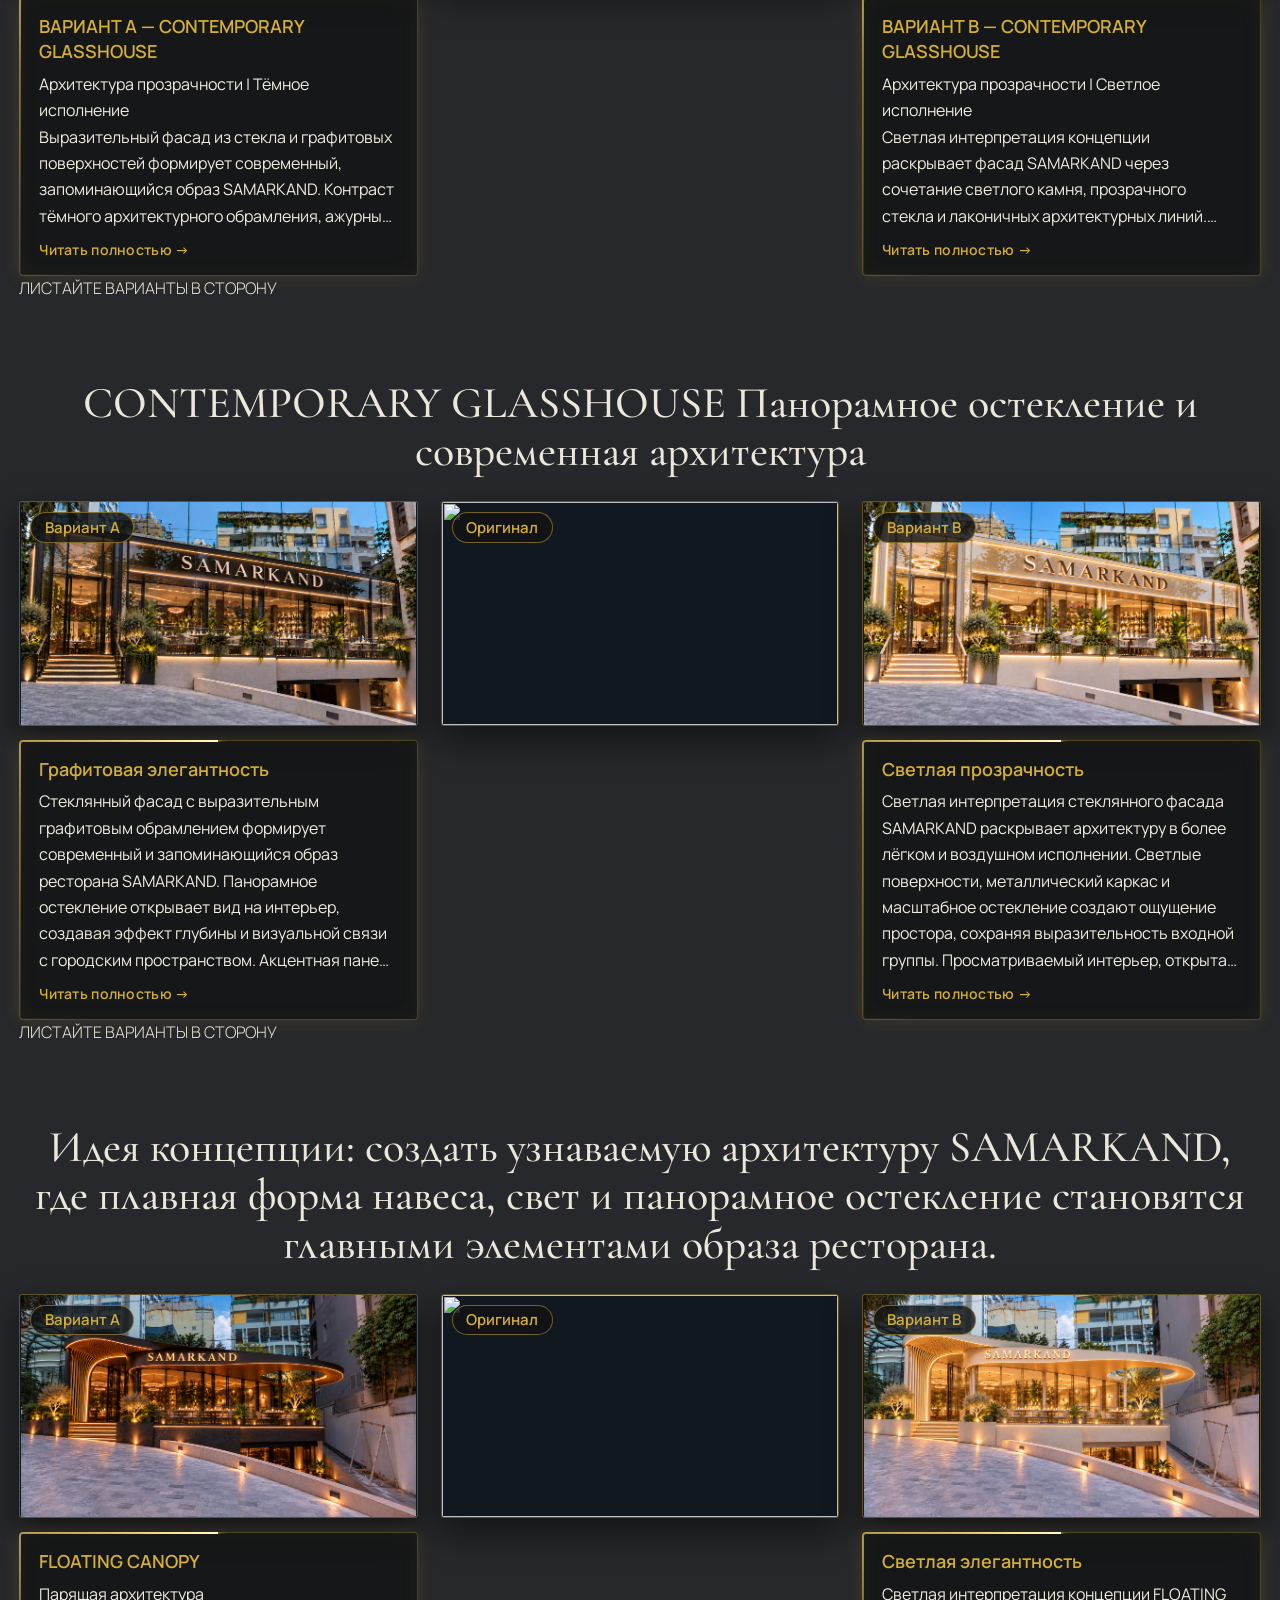
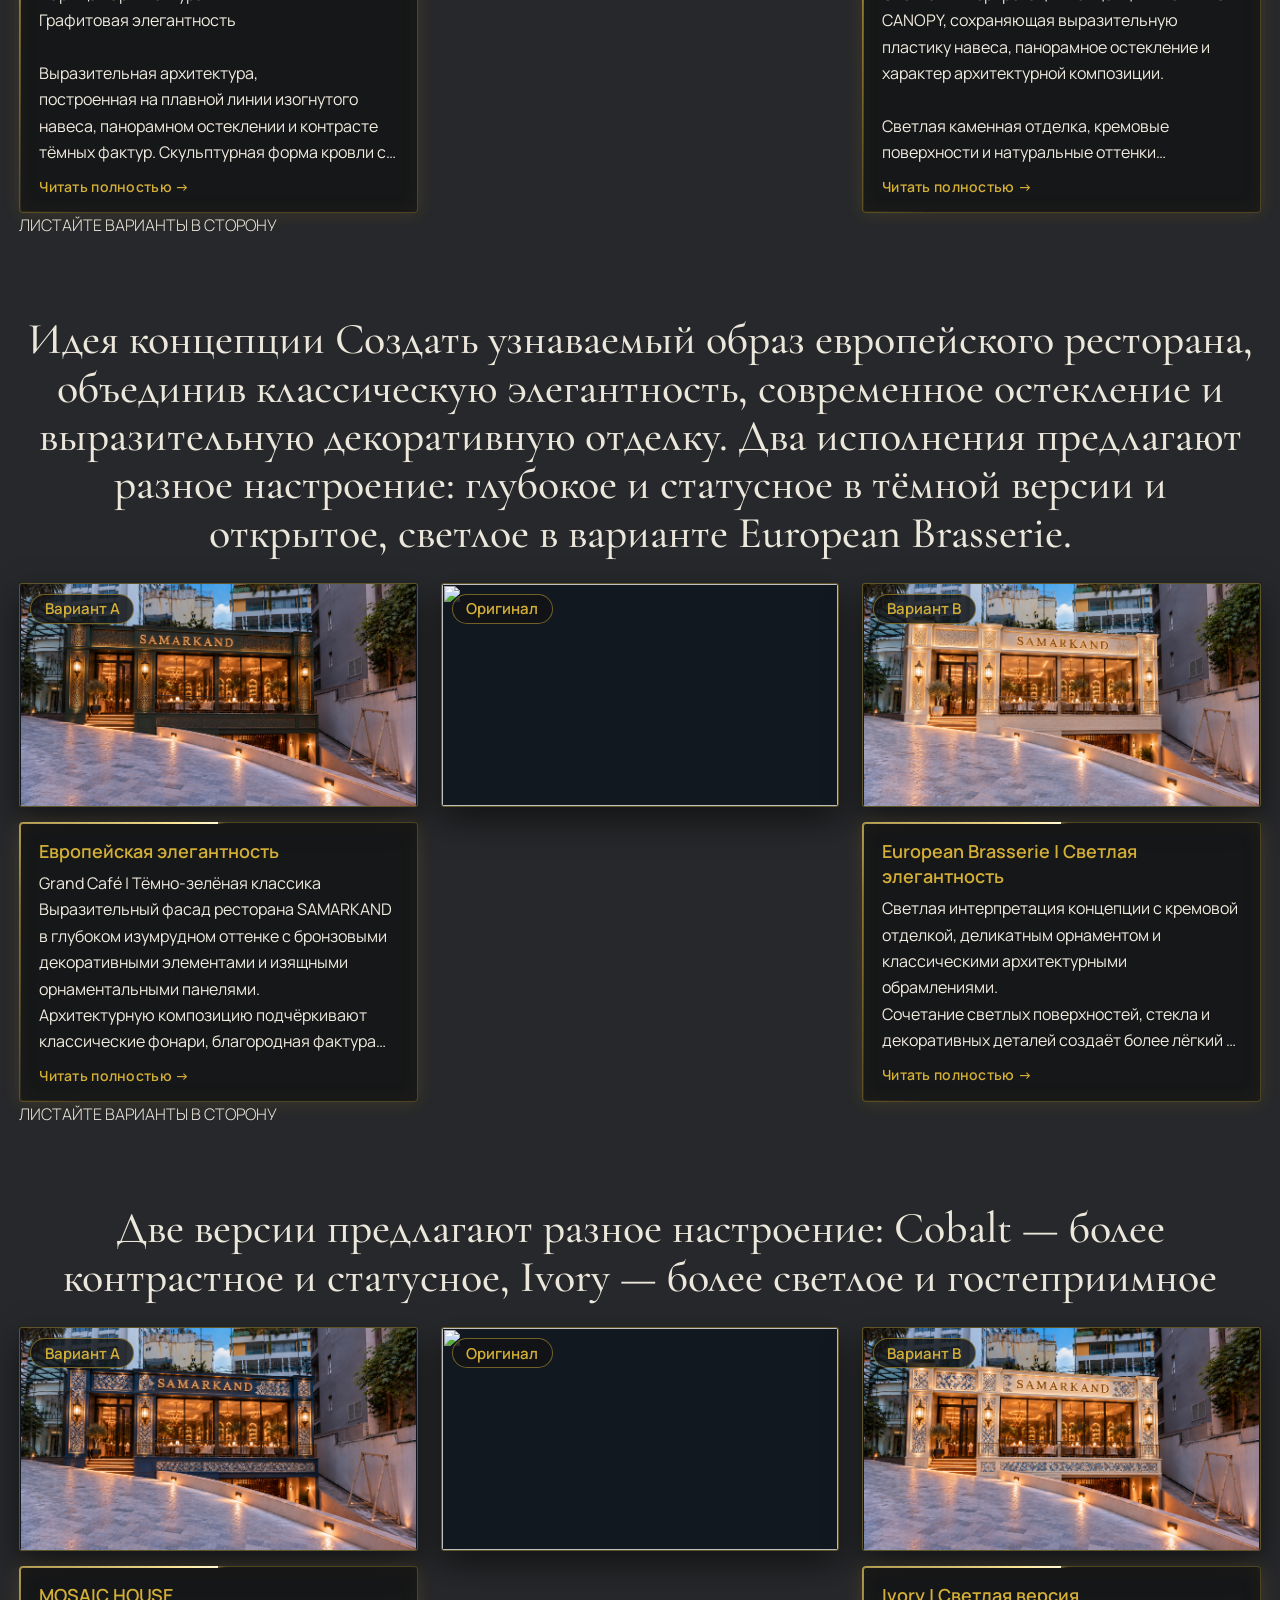
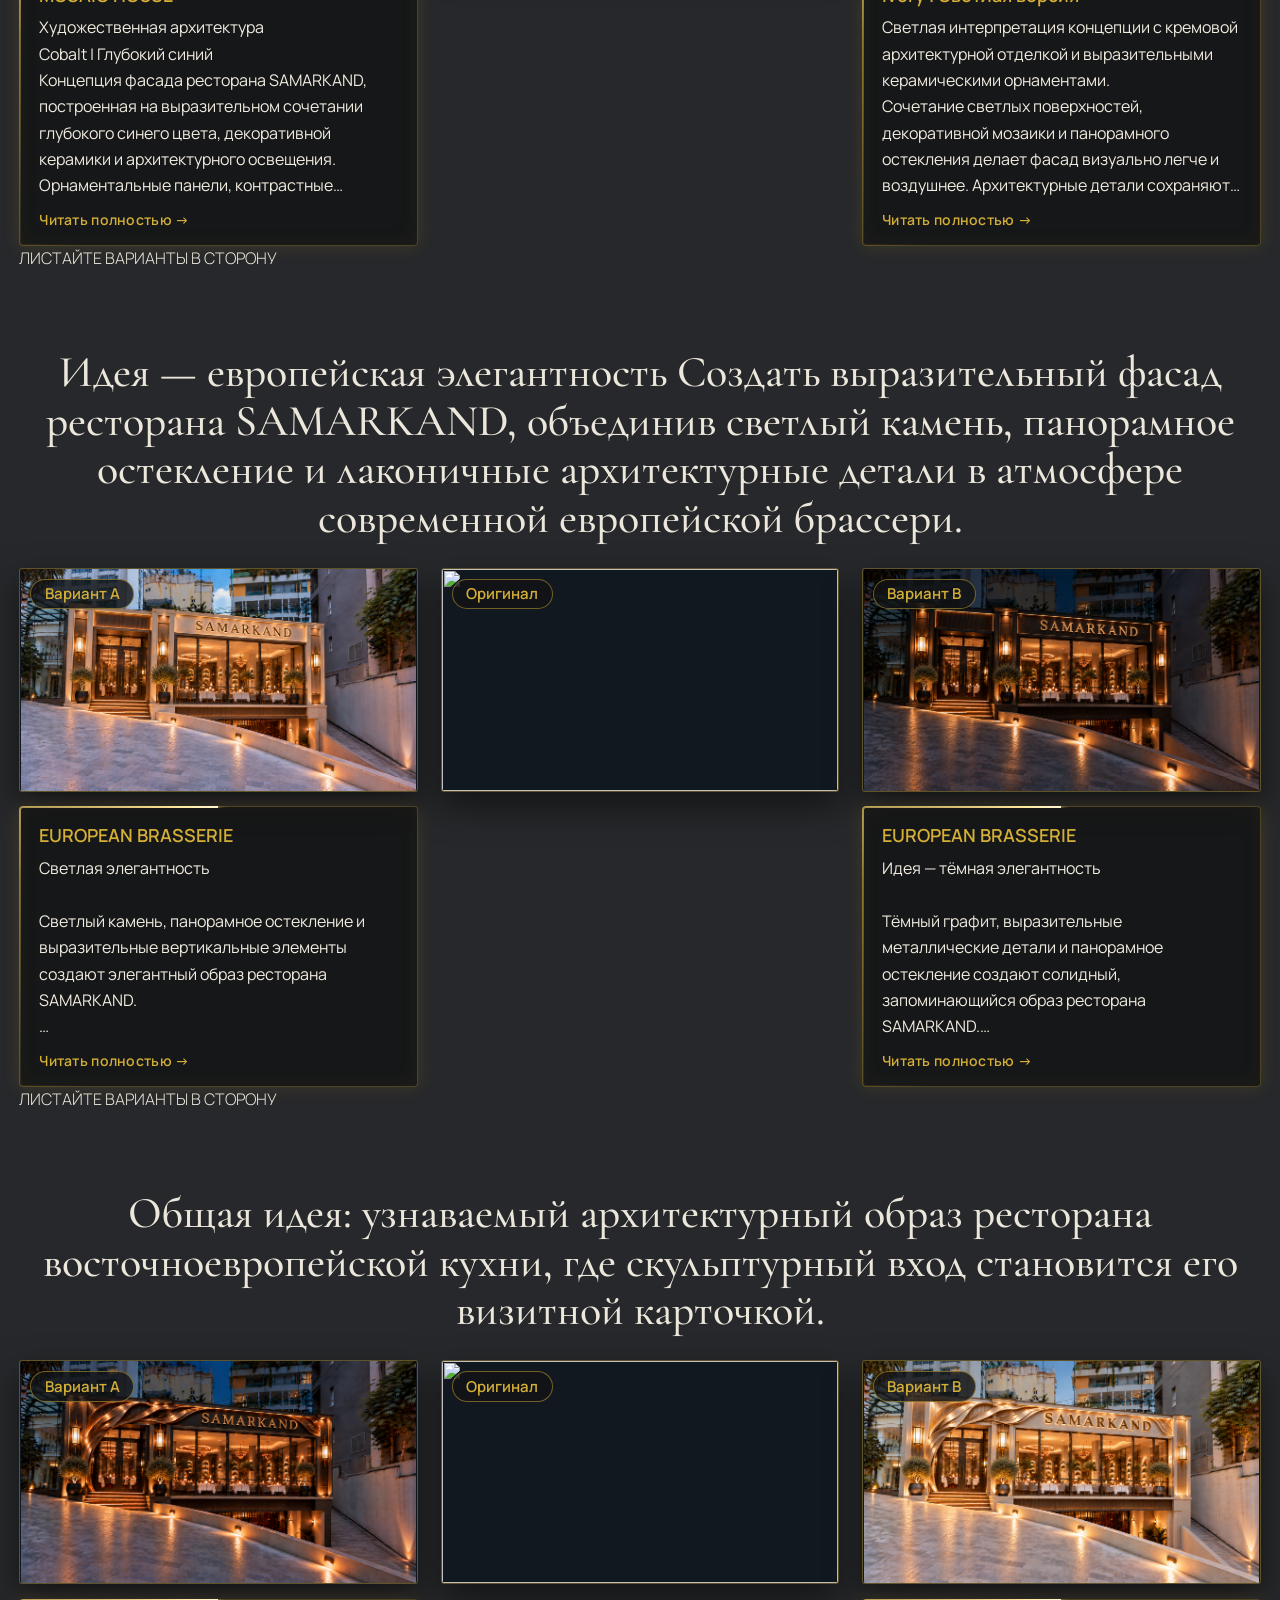
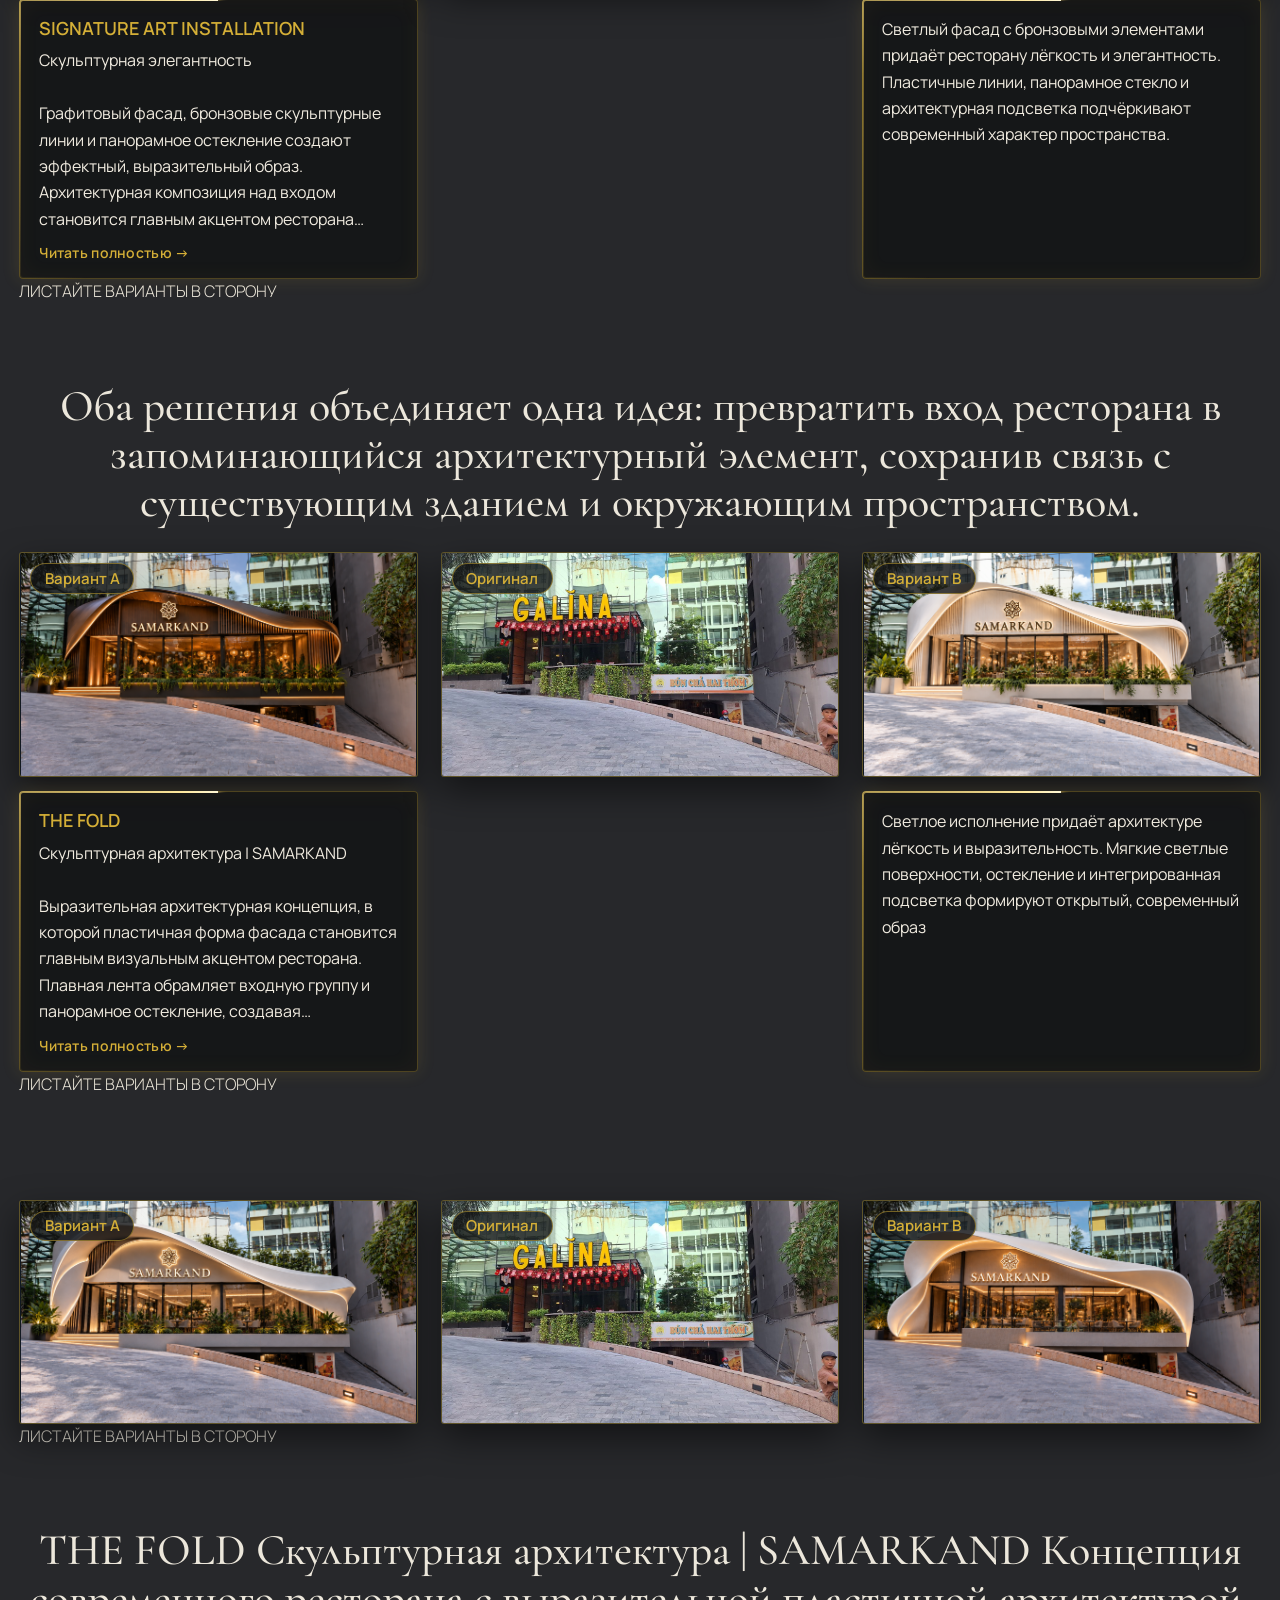
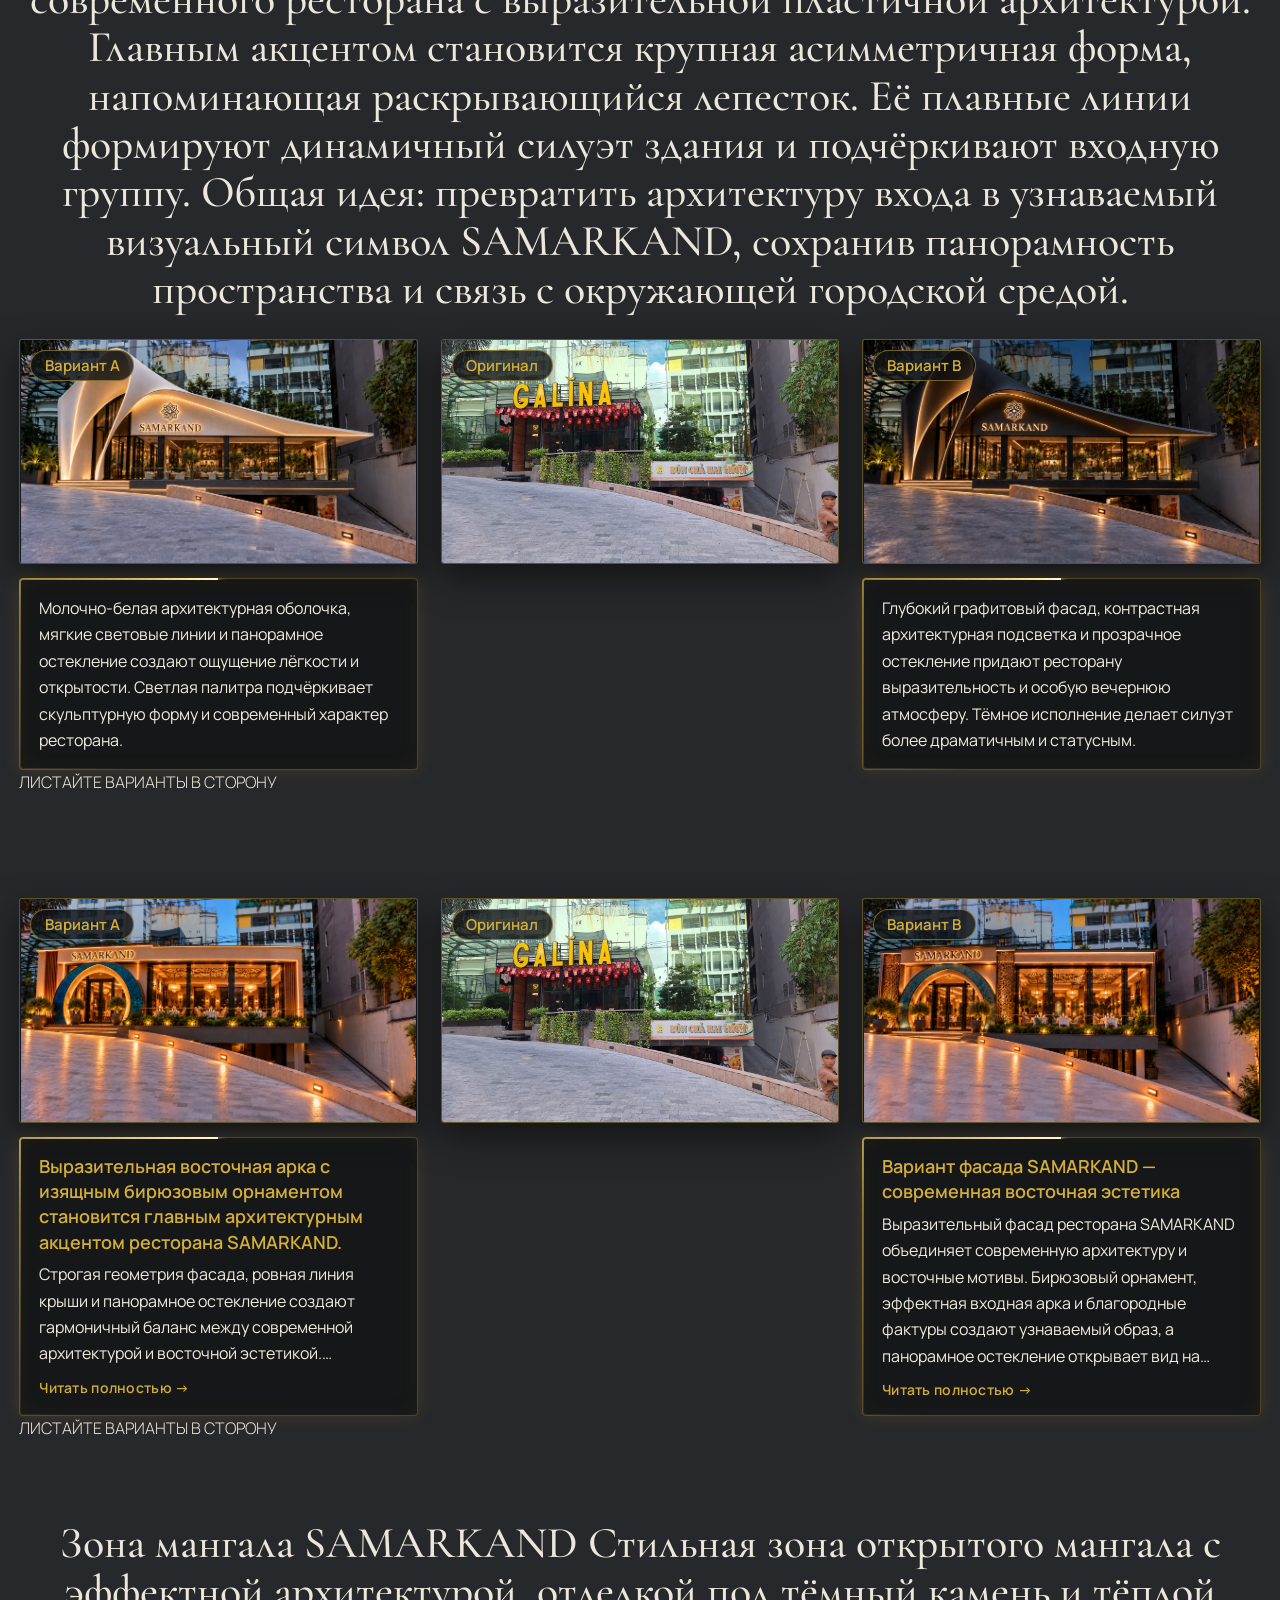
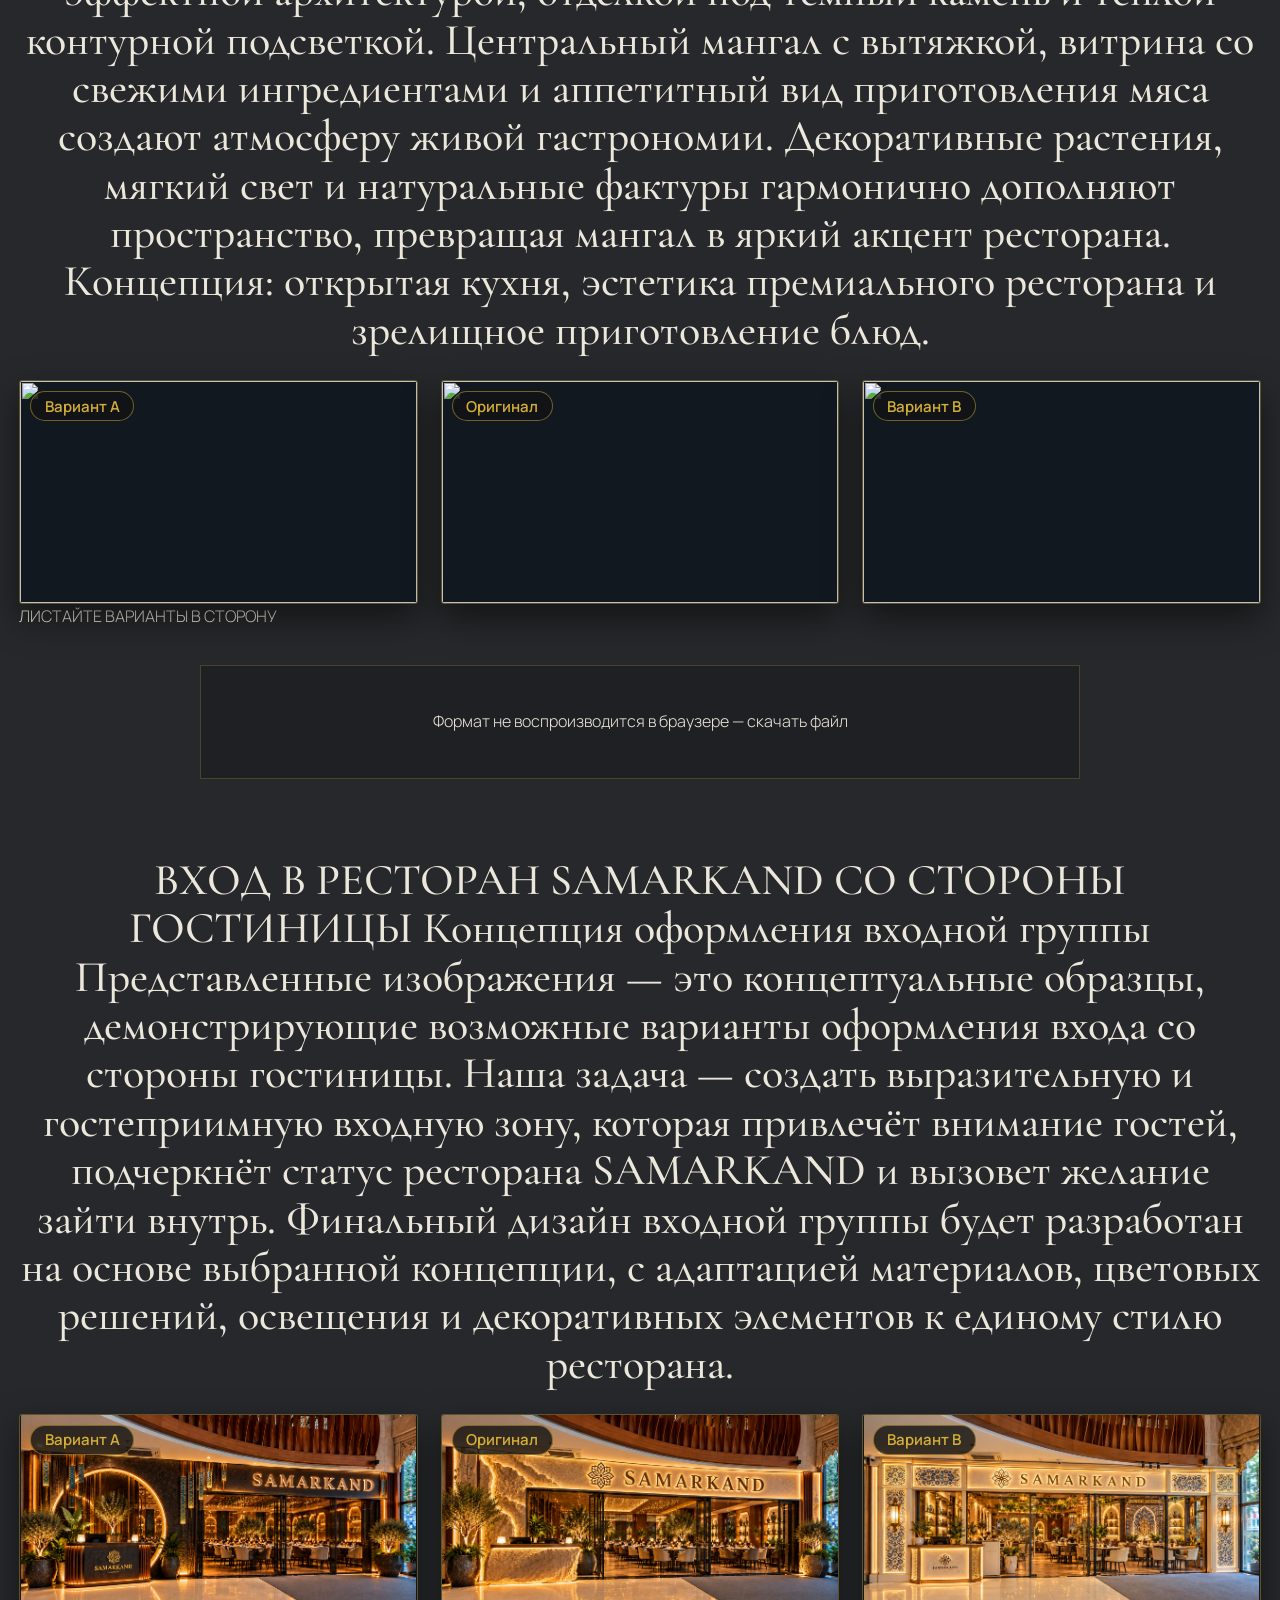
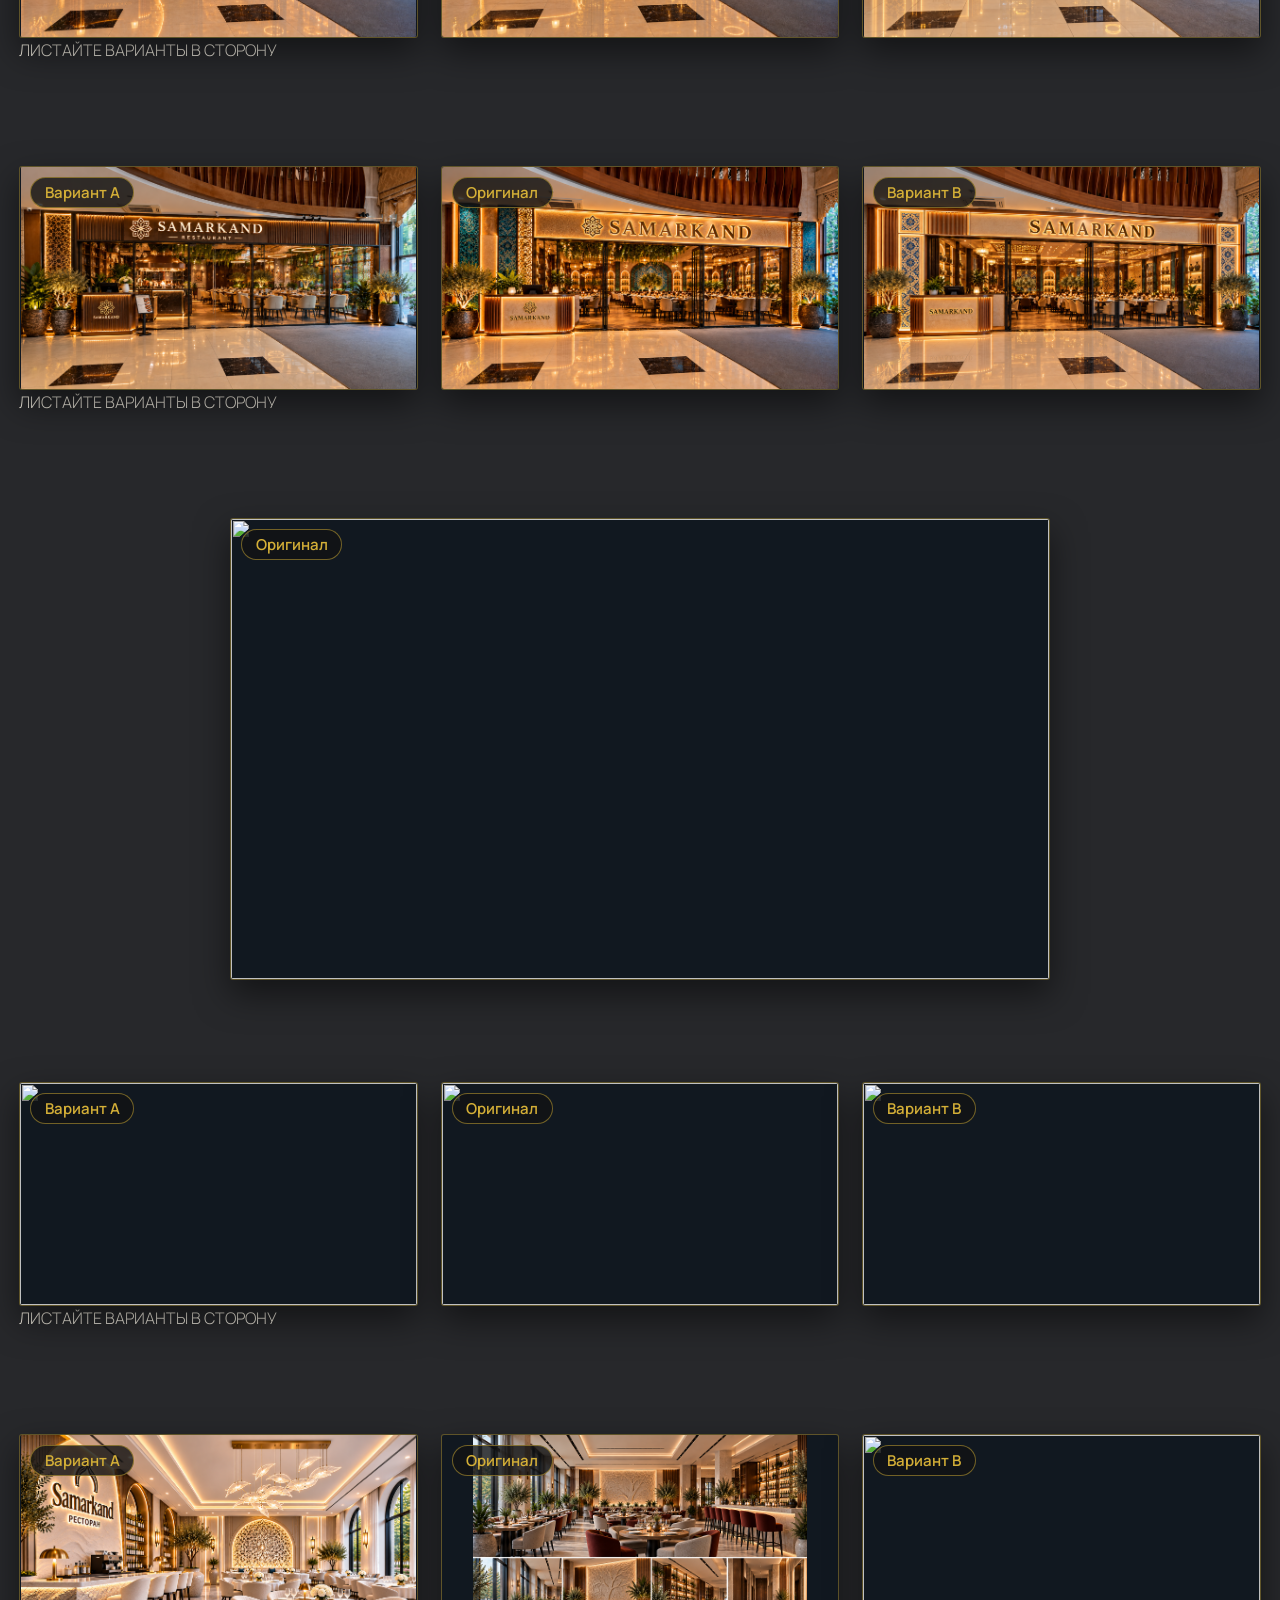
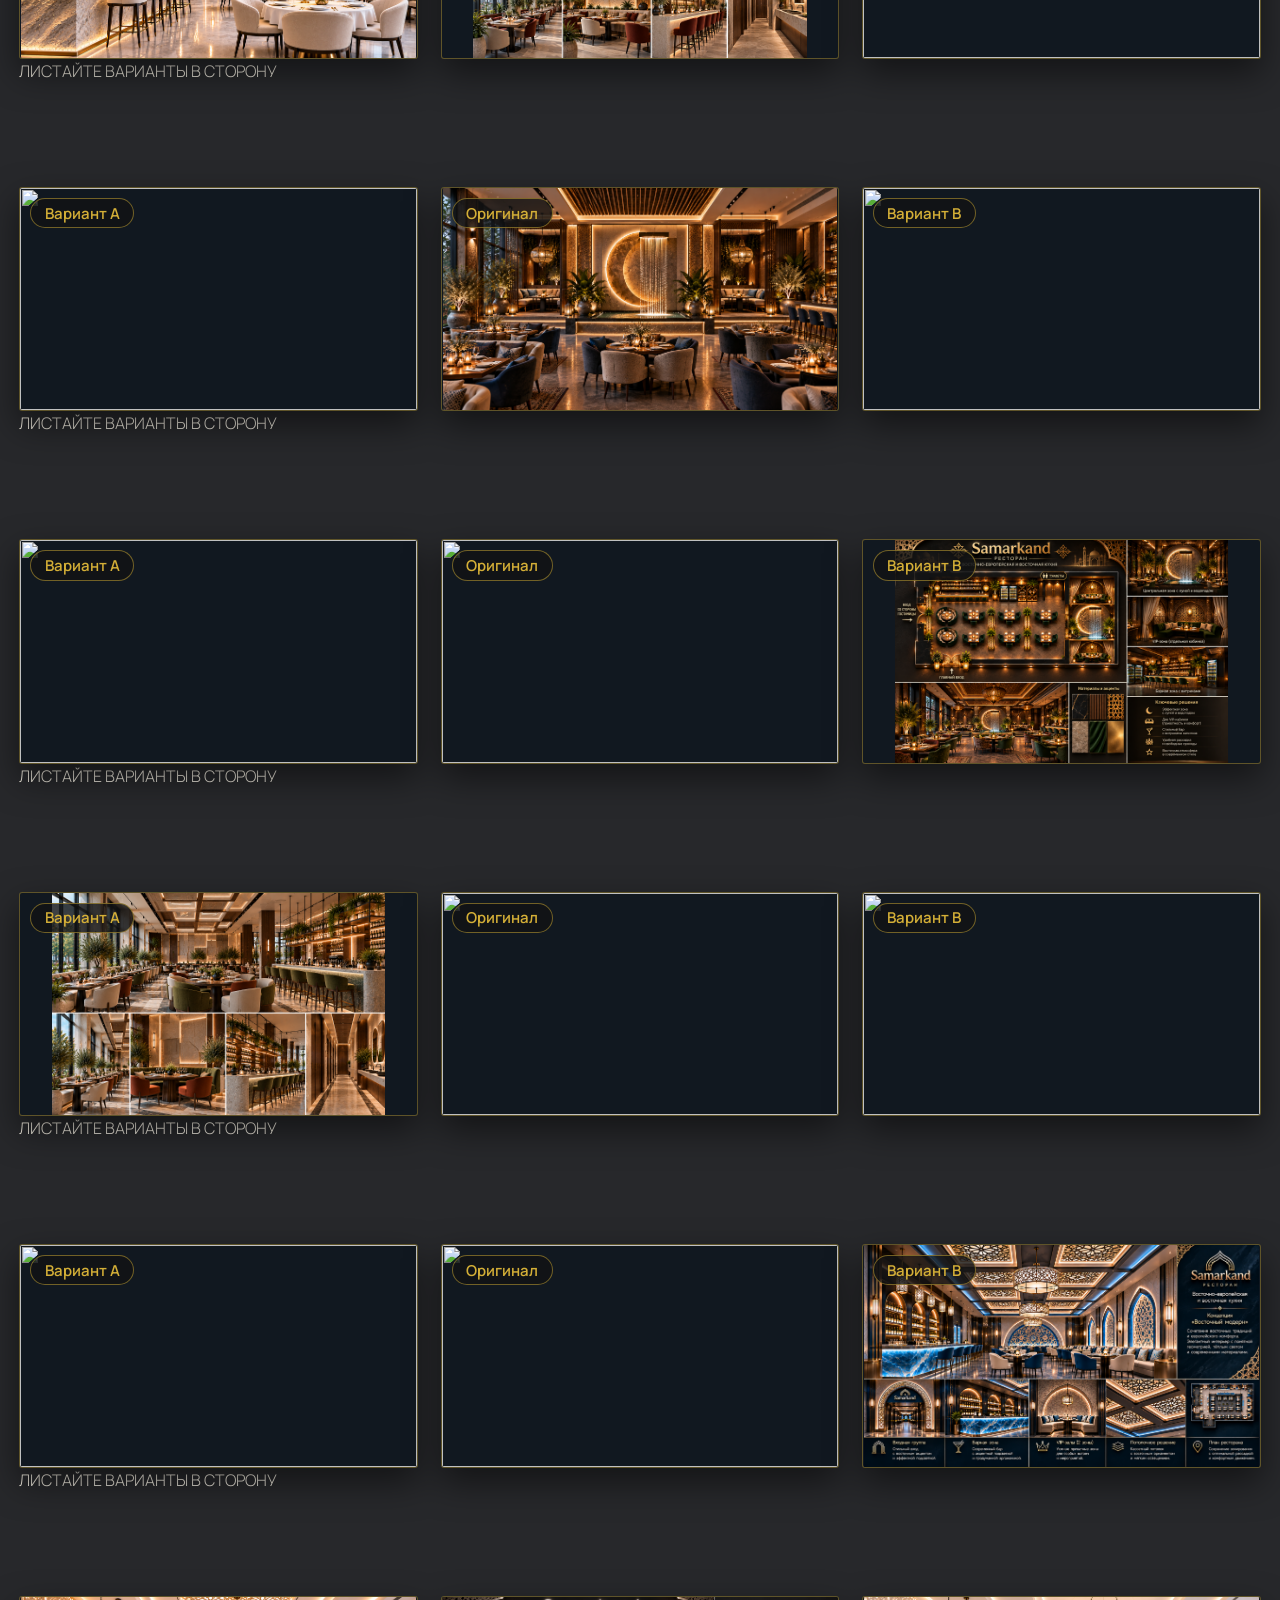
==== commit 149b80f7: "Add files via upload" ====
--- a/index.html
+++ b/index.html
@@ -27,8 +27,10 @@
 .card[data-z]{cursor:zoom-in}
 .cards{position:relative}
 .dots{display:none}
-.in{position:relative;aspect-ratio:16/9;background:rgba(0,0,0,.4);overflow:hidden;border-radius:3px;border:1px solid rgba(212,175,55,.4);box-shadow:0 14px 34px rgba(0,0,0,.5);transition:transform .35s,border-color .35s,box-shadow .35s}
-.in img{width:100%;height:100%;object-fit:var(--fit,cover);display:block;transition:transform .6s}
+.gallery-controls{display:none}
+.in{position:relative;aspect-ratio:16/9;background:#111820;overflow:hidden;border-radius:3px;border:1px solid rgba(212,175,55,.4);box-shadow:0 14px 34px rgba(0,0,0,.5);transition:transform .35s,border-color .35s,box-shadow .35s}
+/* Показываем фотографии целиком, без обрезки краёв и деталей */
+.in img{width:100%;height:100%;object-fit:contain;object-position:center;display:block;transition:transform .6s}
 .in i{position:absolute;inset:0;background:linear-gradient(105deg,transparent 35%,rgba(255,235,170,.4) 50%,transparent 65%);transform:translateX(-120%);pointer-events:none}
 .card:focus-visible .in{border-color:#ffe08a;box-shadow:0 0 0 2px rgba(255,224,138,.6),0 0 30px rgba(255,200,80,.5)}
 @media(hover:hover){
@@ -221,10 +223,20 @@
  const chk=()=>$$('.fdesc',w).forEach(f=>{const t=$('.ft',f);f.classList.toggle('more',!!t&&t.scrollHeight>t.clientHeight+1)});
  chk();addEventListener('resize',chk);(document.fonts?document.fonts.ready:Promise.resolve()).then(chk);
  const cs=$('.cards',w),cd=$$('.card',w);
- if(cd.length>1){const dots=document.createElement('div');dots.className='dots';dots.innerHTML=cd.map(()=>'<b></b>').join('');cs.after(dots);
+ if(cd.length>1){
+  const dots=document.createElement('div');dots.className='dots';dots.innerHTML=cd.map(()=>'<b></b>').join('');cs.after(dots);
+  const controls=document.createElement('div');controls.className='gallery-controls';
+  controls.innerHTML=`<button type="button" class="gprev" aria-label="Предыдущий вариант">‹</button><span class="gcount">1 / ${cd.length}</span><button type="button" class="gnext" aria-label="Следующий вариант">›</button>`;
+  dots.after(controls);
+  const hint=document.createElement('div');hint.className='gallery-hint';hint.textContent='ЛИСТАЙТЕ ВАРИАНТЫ В СТОРОНУ';controls.after(hint);
+  let activeIndex=0;
   const act=()=>{const m=cs.scrollLeft+cs.clientWidth/2;let bi=0,bd=1e9;cd.forEach((c,i)=>{const d=Math.abs(c.offsetLeft+c.offsetWidth/2-m);if(d<bd){bd=d;bi=i}});
-   cd.forEach((c,i)=>c.classList.toggle('act',i===bi));$$('b',dots).forEach((b,i)=>b.classList.toggle('on',i===bi))};
-  let tk;cs.addEventListener('scroll',()=>{if(!tk)tk=requestAnimationFrame(()=>{tk=0;act()})},{passive:true});addEventListener('resize',act);act()}
+   activeIndex=bi;cd.forEach((c,i)=>c.classList.toggle('act',i===bi));$$('b',dots).forEach((b,i)=>b.classList.toggle('on',i===bi));controls.querySelector('.gcount').textContent=`${bi+1} / ${cd.length}`};
+  const go=d=>{const ni=Math.max(0,Math.min(cd.length-1,activeIndex+d));cs.scrollTo({left:cd[ni].offsetLeft-cs.offsetLeft-(cs.clientWidth-cd[ni].clientWidth)/2,behavior:'smooth'})};
+  controls.querySelector('.gprev').addEventListener('click',()=>go(-1));
+  controls.querySelector('.gnext').addEventListener('click',()=>go(1));
+  let tk;cs.addEventListener('scroll',()=>{if(!tk)tk=requestAnimationFrame(()=>{tk=0;act()})},{passive:true});addEventListener('resize',act);act()
+ }
  });
 /* ---------- видео ---------- */
 if(D.videos.length){$('#videos').hidden=false;
